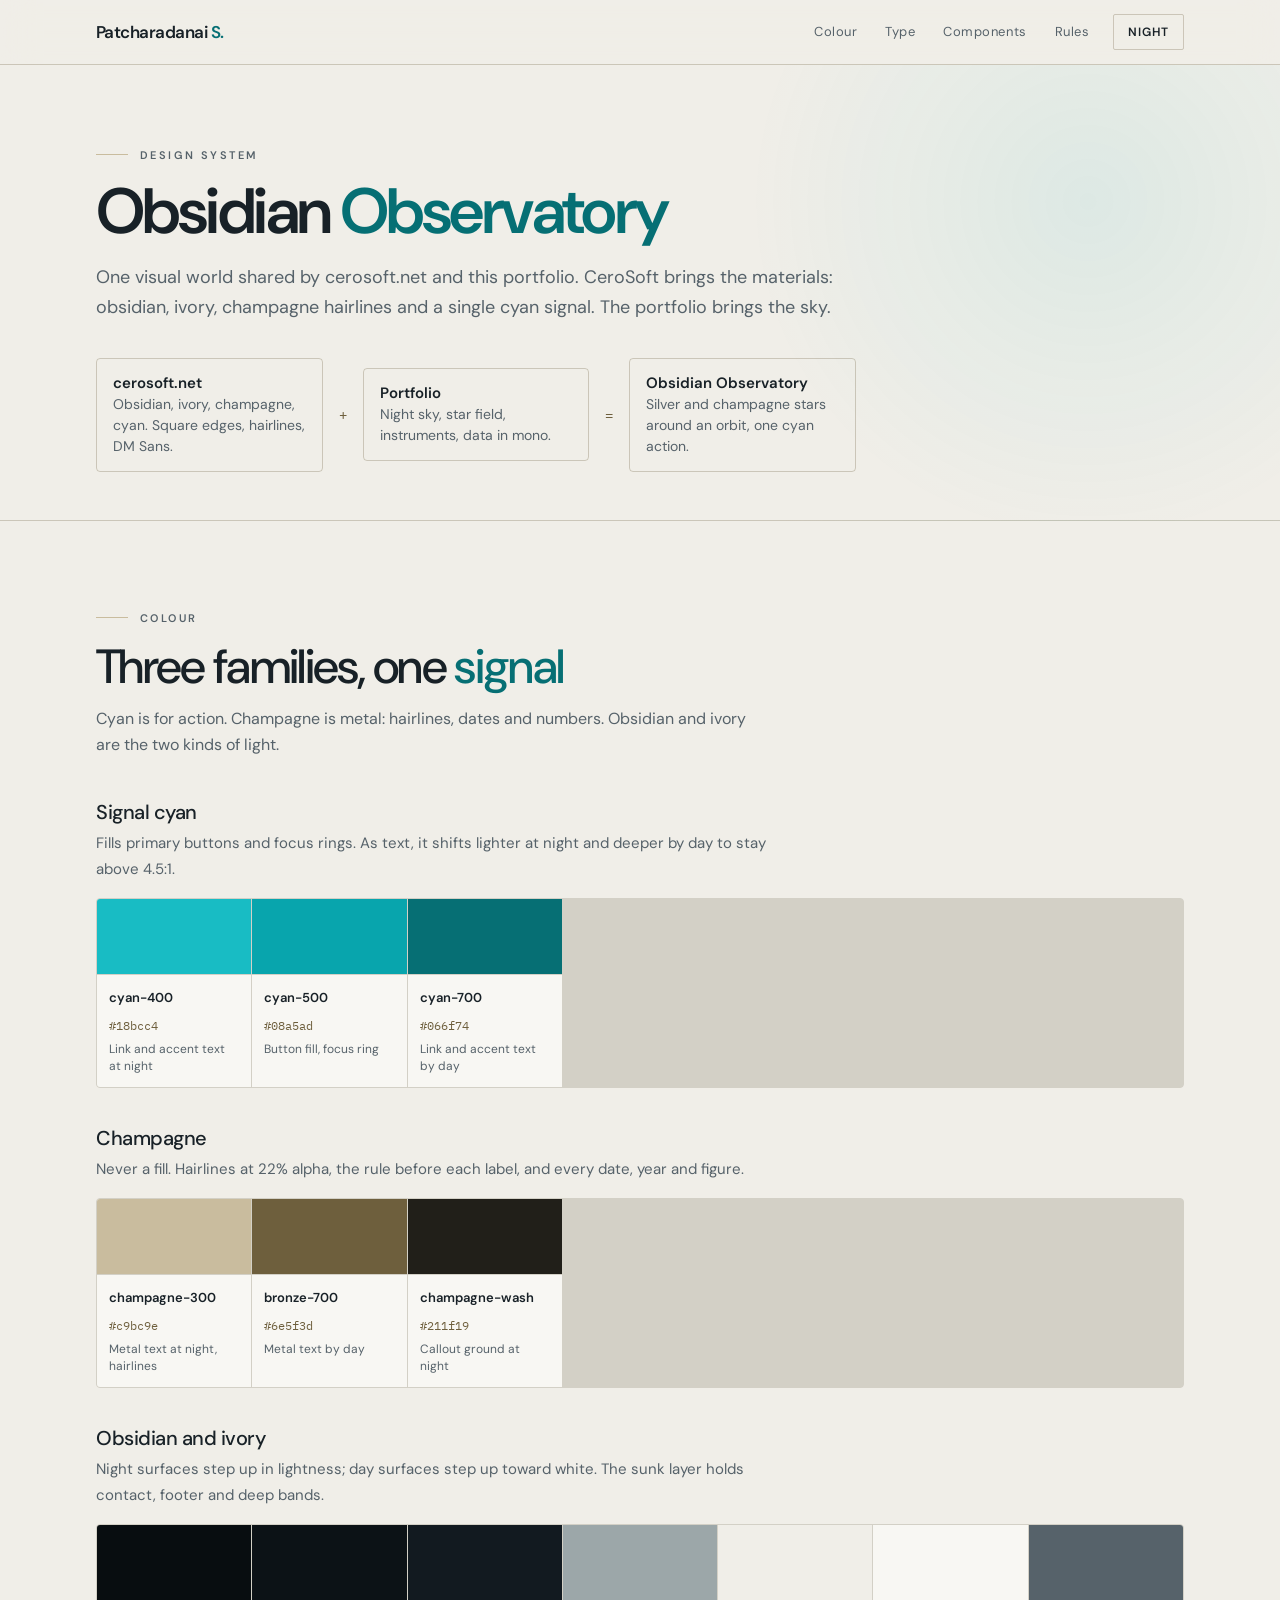
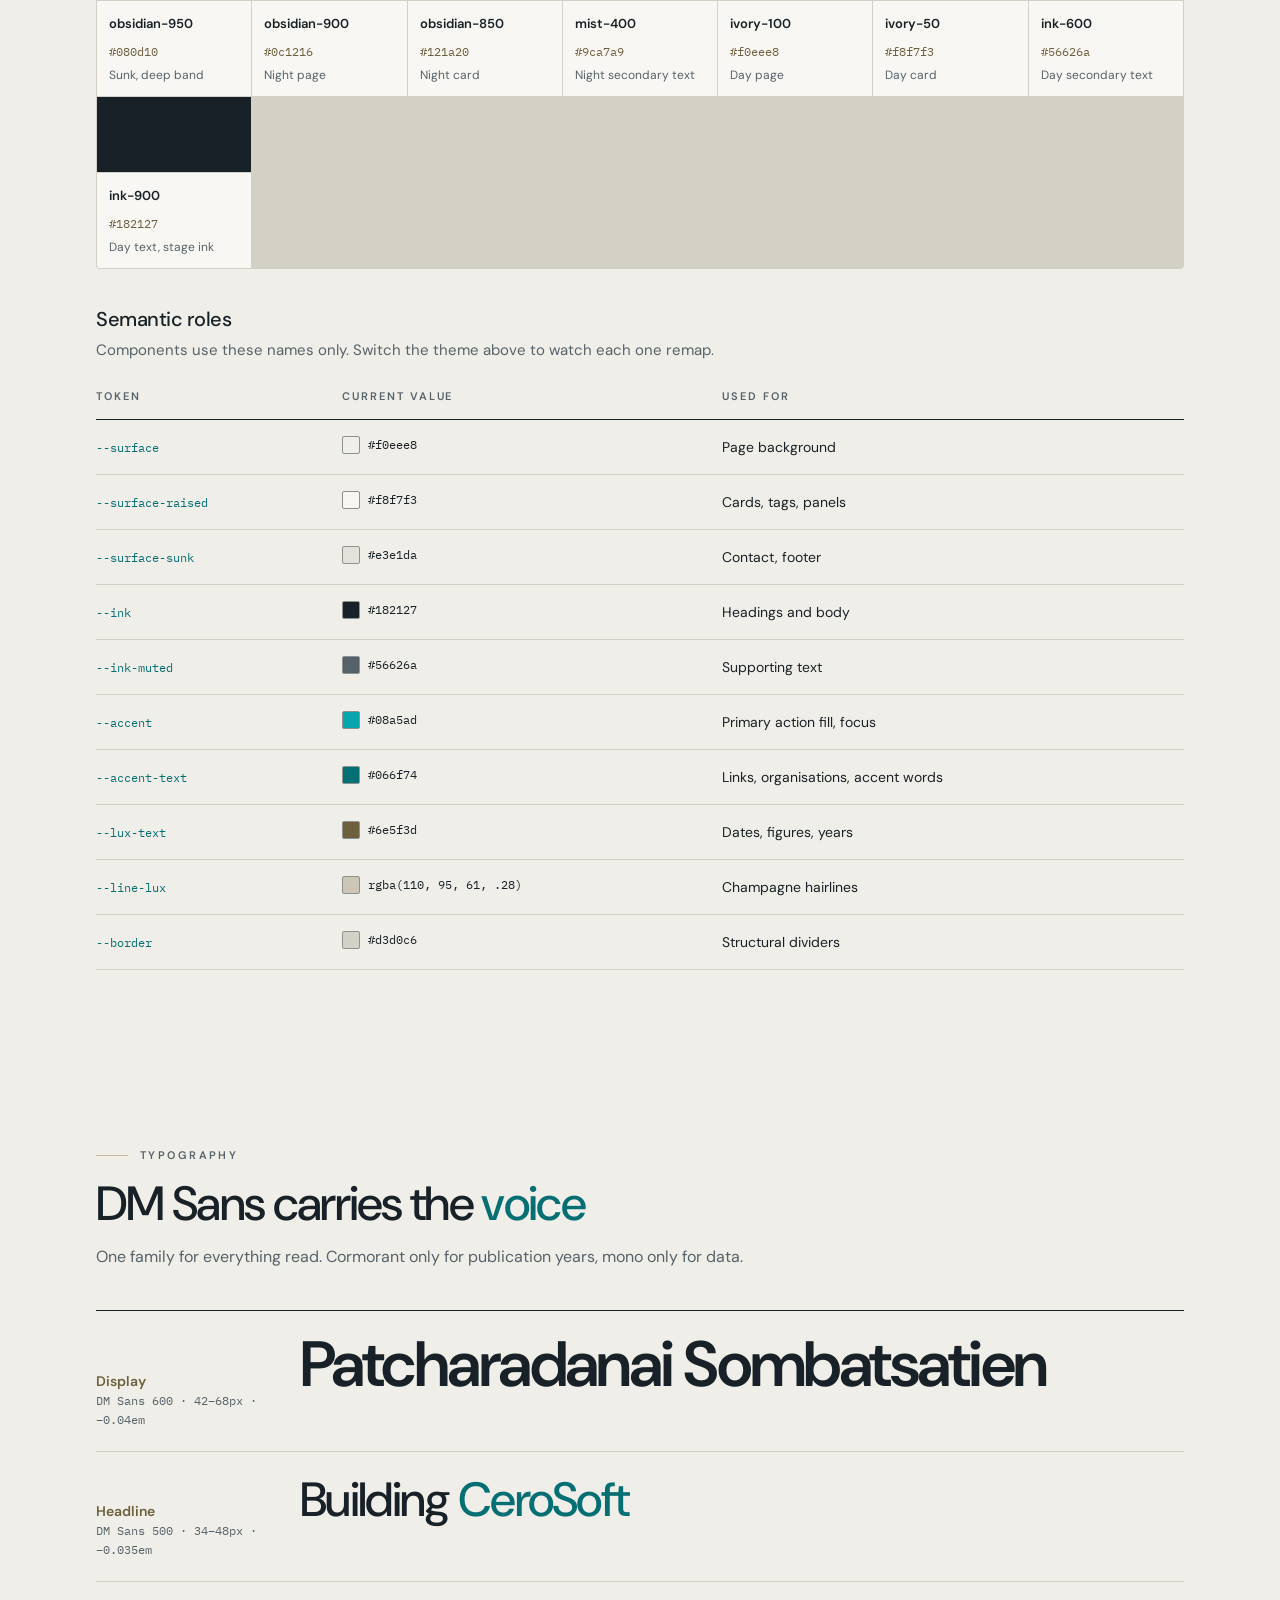
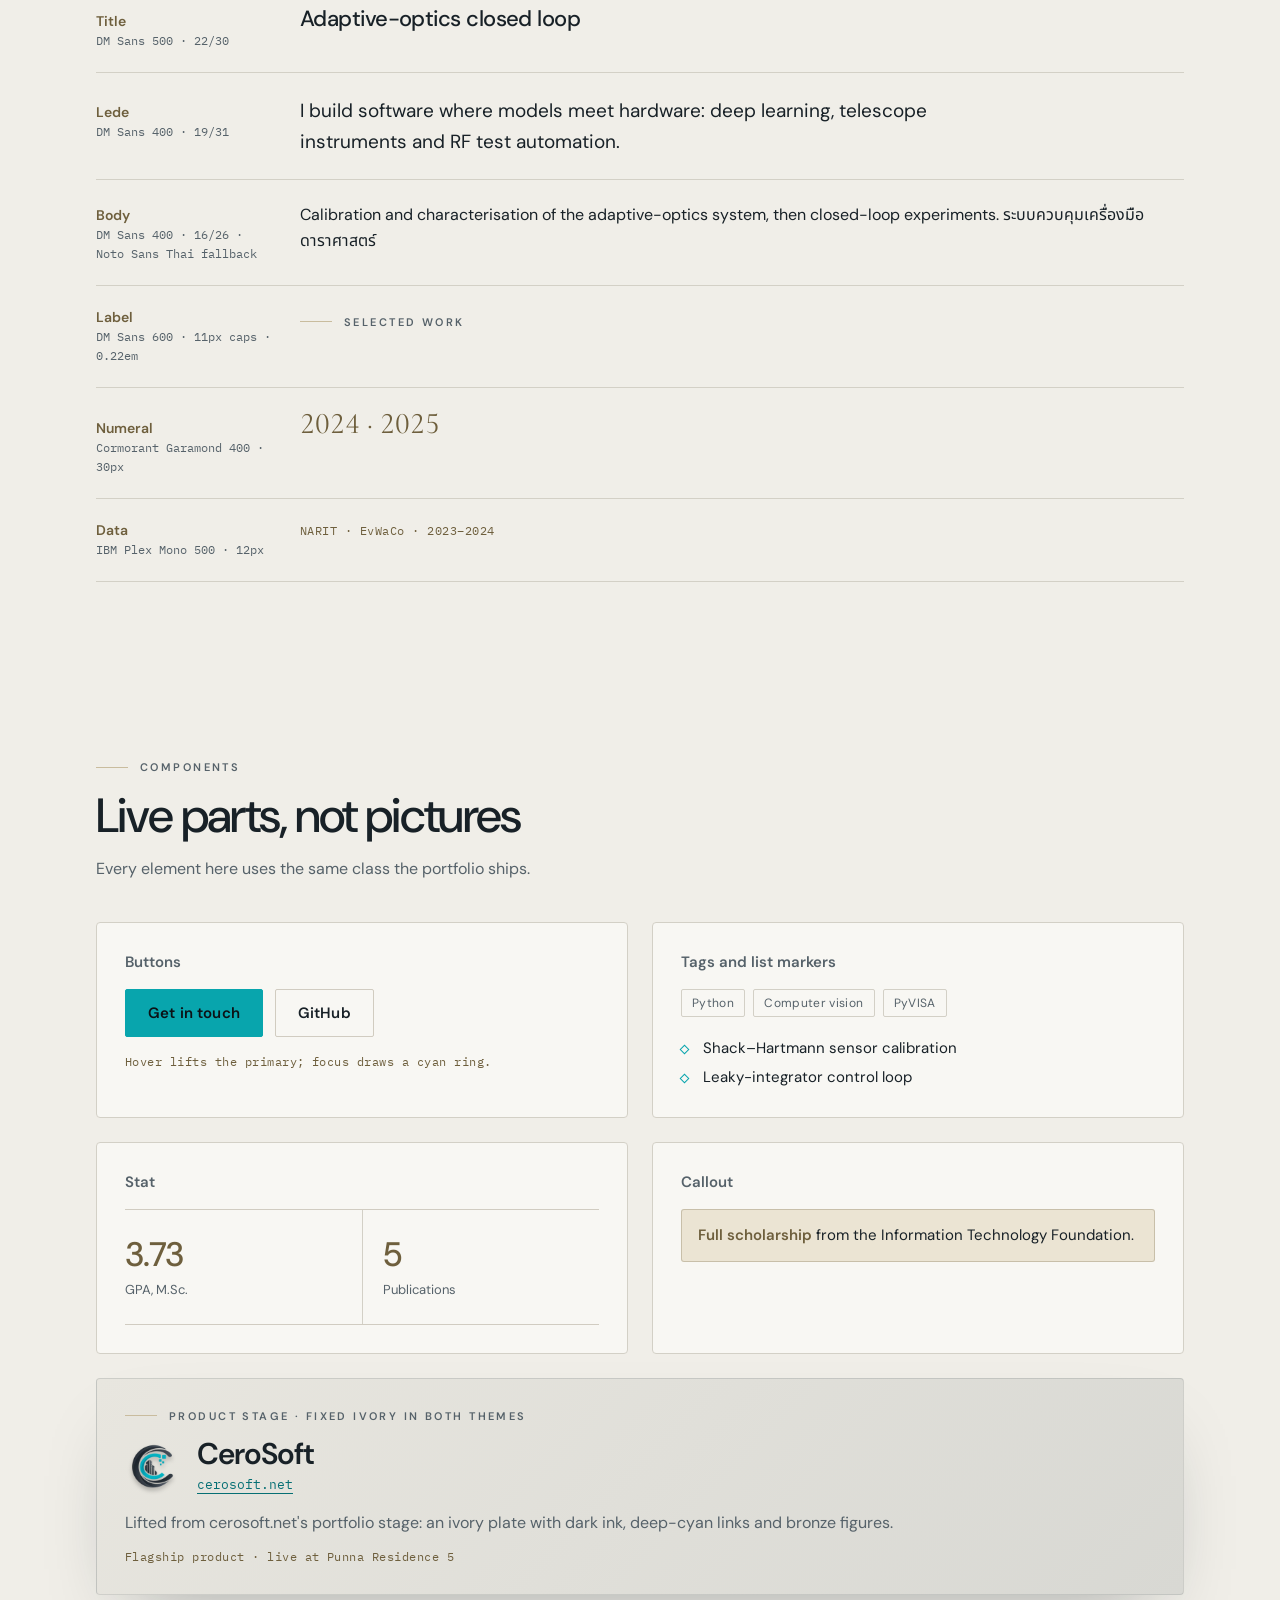
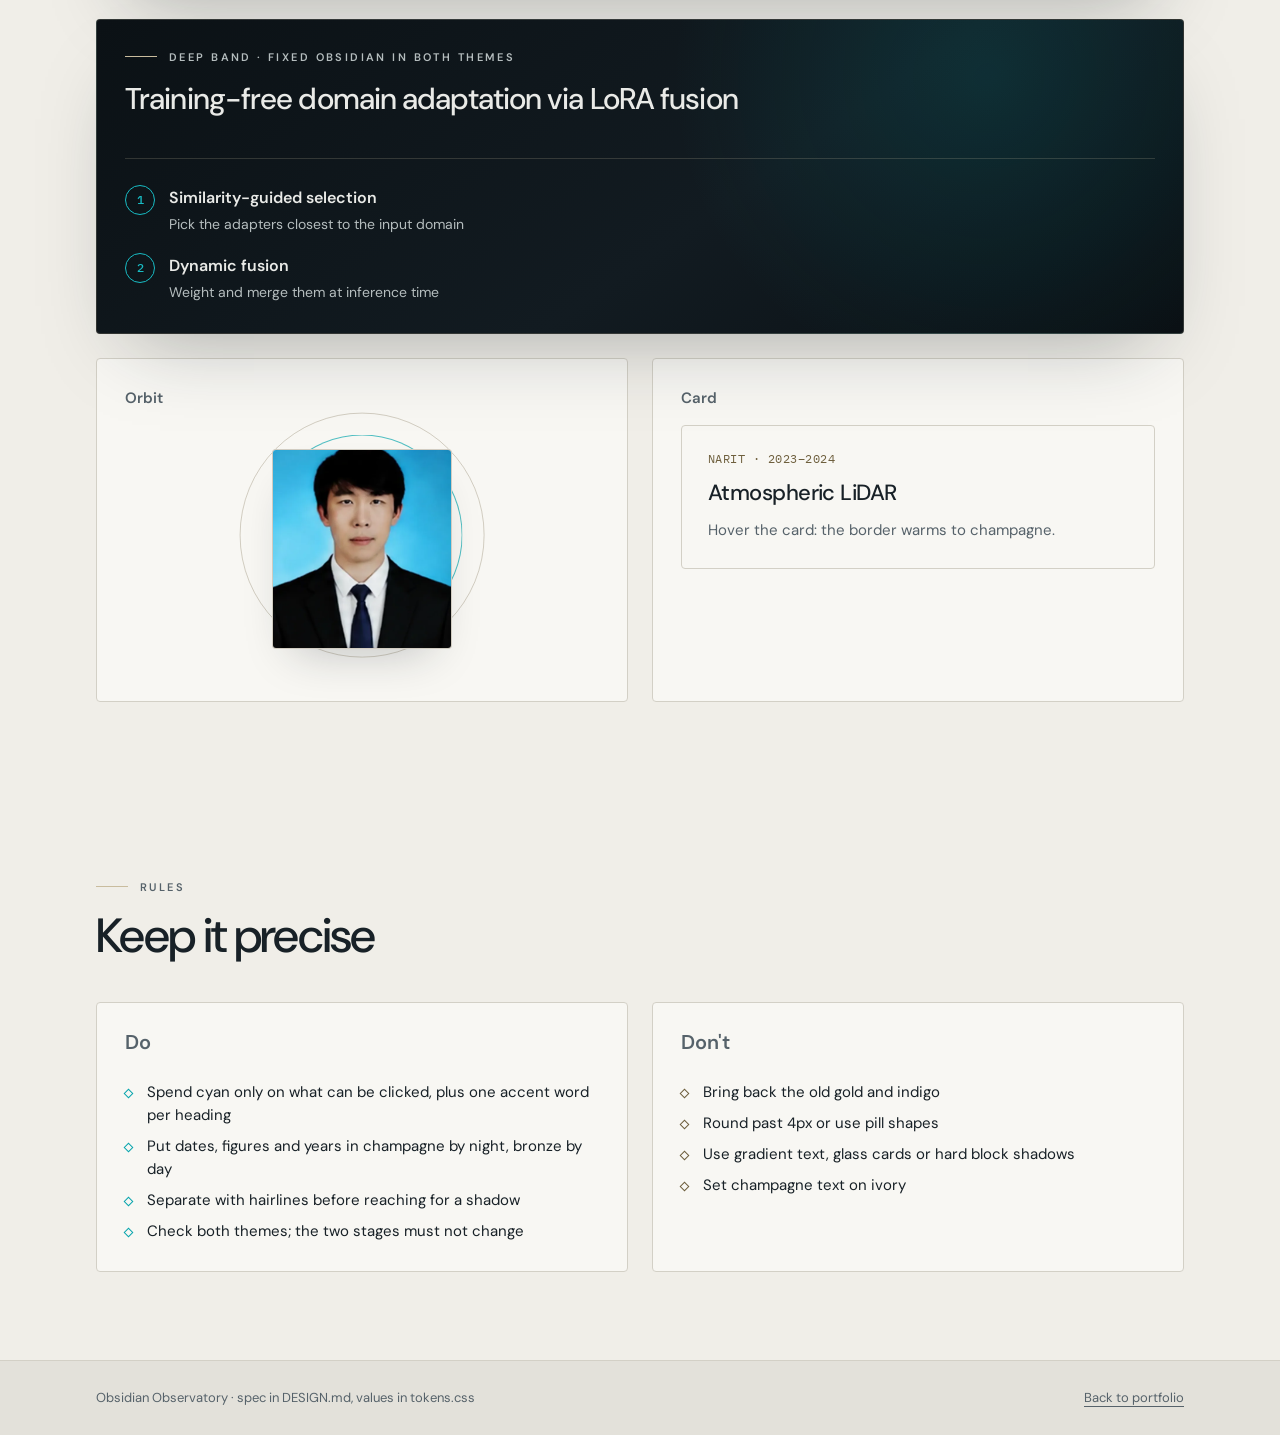
==== design-system.html @ 5ceec0e3 "init" ====
<!doctype html>
<html lang="en">
<head>
<meta charset="utf-8">
<meta name="viewport" content="width=device-width, initial-scale=1, viewport-fit=cover">
<link rel="icon" href="img/cerosoft-mark.webp">
<title>Obsidian Observatory</title>
<meta name="description" content="The shared design system of cerosoft.net and Patcharadanai Sombatsatien's portfolio.">
<link rel="preconnect" href="https://fonts.googleapis.com">
<link rel="preconnect" href="https://fonts.gstatic.com" crossorigin>
<link rel="stylesheet" href="https://fonts.googleapis.com/css2?family=DM+Sans:opsz,wght@9..40,400;9..40,500;9..40,600;9..40,700&family=Noto+Sans+Thai:wght@400;500;600&family=Cormorant+Garamond:wght@400&family=IBM+Plex+Mono:wght@500&display=swap">
<link rel="stylesheet" href="tokens.css">
<link rel="stylesheet" href="site.css">
<style>
/* Specimen-only layout. Every component shown below is the real class from site.css. */
.ds-hero { padding-block: 72px 48px; border-bottom: 1px solid var(--line-lux); background: radial-gradient(circle at 85% 30%, var(--glow), transparent 30%), var(--surface); }
.ds-hero h1 { font-size: clamp(40px, 6vw, 64px); line-height: 1; letter-spacing: -0.04em; font-weight: 600; margin-top: 16px; }
.ds-hero h1 em { font-style: normal; color: var(--accent-text); }
.ds-hero p { margin-top: 18px; color: var(--ink-muted); max-width: 62ch; font-size: 18px; line-height: 30px; }
.ds-blend { display: grid; grid-template-columns: 1fr auto 1fr auto 1fr; gap: 16px; align-items: center; margin-top: 36px; max-width: 760px; }
.ds-blend div { border: 1px solid var(--line-lux); border-radius: var(--radius-lg); padding: 14px 16px; font-size: 14px; line-height: 21px; color: var(--ink-muted); }
.ds-blend b { display: block; color: var(--ink); font-weight: 600; font-size: 15px; }
.ds-blend span { color: var(--lux-text); font-family: var(--font-mono); font-size: 14px; }
@media (max-width: 700px) { .ds-blend { grid-template-columns: 1fr; } .ds-blend span { display: none; } }

.family { margin-top: 36px; }
.family h3 { font-size: 20px; line-height: 28px; }
.family > p { color: var(--ink-muted); font-size: 15px; margin-top: 4px; max-width: 70ch; }
.swatches { display: grid; grid-template-columns: repeat(auto-fill, minmax(150px, 1fr)); gap: 1px; margin-top: 16px; background: var(--border); border: 1px solid var(--border); border-radius: var(--radius-lg); overflow: hidden; }
.sw { background: var(--surface-raised); display: flex; flex-direction: column; }
.sw i { display: block; height: 76px; border-bottom: 1px solid var(--border); }
.sw div { padding: 10px 12px 12px; display: flex; flex-direction: column; gap: 2px; }
.sw b { font-size: 13px; font-weight: 600; }
.sw code { font-family: var(--font-mono); font-size: 12px; color: var(--lux-text); }
.sw span { font-size: 12px; line-height: 17px; color: var(--ink-muted); }

.roles { width: 100%; border-collapse: collapse; margin-top: 20px; font-size: 14px; }
.roles th { text-align: left; font-size: 11px; letter-spacing: .18em; text-transform: uppercase; font-weight: 600; color: var(--ink-muted); padding: 0 12px 10px 0; border-bottom: 1px solid var(--ink); }
.roles td { padding: 12px 12px 12px 0; border-bottom: 1px solid var(--border); vertical-align: middle; }
.roles code { font-family: var(--font-mono); font-size: 12px; color: var(--accent-text); }
.chip { display: inline-flex; align-items: center; gap: 8px; font-family: var(--font-mono); font-size: 12px; }
.chip i { width: 18px; height: 18px; border-radius: var(--radius-sm); border: 1px solid var(--border-strong); }
.roles-wrap { overflow-x: auto; }

.type-row { display: grid; grid-template-columns: 180px minmax(0, 1fr); gap: 24px; padding: 22px 0; border-bottom: 1px solid var(--border); align-items: baseline; }
.type-list { border-top: 1px solid var(--ink); }
.type-row .spec { font-family: var(--font-mono); font-size: 12px; line-height: 19px; color: var(--ink-muted); }
.type-row .spec b { display: block; font-family: var(--font-sans); font-size: 14px; color: var(--lux-text); font-weight: 600; }
@media (max-width: 640px) { .type-row { grid-template-columns: 1fr; gap: 8px; } }

.specimen { display: grid; grid-template-columns: repeat(2, minmax(0, 1fr)); gap: var(--space-6); }
.panel { border: 1px solid var(--border); border-radius: var(--radius-lg); padding: 28px; display: flex; flex-direction: column; gap: 16px; background: var(--surface-raised); min-width: 0; }
.panel > h3 { font-size: 15px; line-height: 22px; font-weight: 600; letter-spacing: 0; color: var(--ink-muted); }
.row { display: flex; flex-wrap: wrap; gap: 12px; align-items: center; }
.panel.full { grid-column: 1 / -1; }
.mini-stage { padding: 28px; grid-template-columns: 1fr; gap: 12px; }
.mini-stage p { color: var(--ink-muted); }
.mini-band { padding: 28px; grid-template-columns: 1fr; gap: 0; }
.orbit-demo { position: relative; width: 180px; height: 200px; margin: 24px auto; }
.orbit-demo .portrait { height: 100%; aspect-ratio: auto; }
@media (max-width: 760px) { .specimen { grid-template-columns: 1fr; } }

.rules { display: grid; grid-template-columns: repeat(2, minmax(0, 1fr)); gap: var(--space-6); }
.rules ul { margin: 12px 0 0; padding: 0; list-style: none; display: flex; flex-direction: column; gap: 8px; }
.rules h3 { font-size: 20px; }
.rules .no li::before { border-color: var(--lux-text); }
@media (max-width: 760px) { .rules { grid-template-columns: 1fr; } }
</style>
</head>
<body>

<nav class="nav" aria-label="Main">
  <div class="wrap">
    <a class="brand" href="index.html">Patcharadanai <span>S.</span></a>
    <div class="nav-links">
      <a href="#colour">Colour</a>
      <a href="#type">Type</a>
      <a href="#components">Components</a>
      <a href="#rules">Rules</a>
    </div>
    <button class="theme-btn" id="themeBtn" type="button" aria-label="Switch colour theme">Day</button>
  </div>
</nav>

<header class="ds-hero">
  <div class="wrap">
    <div class="eyebrow">Design system</div>
    <h1>Obsidian <em>Observatory</em></h1>
    <p>One visual world shared by cerosoft.net and this portfolio. CeroSoft brings the materials: obsidian, ivory, champagne hairlines and a single cyan signal. The portfolio brings the sky.</p>
    <div class="ds-blend">
      <div><b>cerosoft.net</b>Obsidian, ivory, champagne, cyan. Square edges, hairlines, DM Sans.</div>
      <span>+</span>
      <div><b>Portfolio</b>Night sky, star field, instruments, data in mono.</div>
      <span>=</span>
      <div><b>Obsidian Observatory</b>Silver and champagne stars around an orbit, one cyan action.</div>
    </div>
  </div>
</header>

<main>
<section id="colour">
  <div class="wrap">
    <div class="section-head">
      <div class="eyebrow">Colour</div>
      <h2>Three families, one <em>signal</em></h2>
      <p>Cyan is for action. Champagne is metal: hairlines, dates and numbers. Obsidian and ivory are the two kinds of light.</p>
    </div>

    <div class="family">
      <h3>Signal cyan</h3>
      <p>Fills primary buttons and focus rings. As text, it shifts lighter at night and deeper by day to stay above 4.5:1.</p>
      <div class="swatches">
        <div class="sw"><i style="background:#18bcc4"></i><div><b>cyan-400</b><code>#18bcc4</code><span>Link and accent text at night</span></div></div>
        <div class="sw"><i style="background:#08a5ad"></i><div><b>cyan-500</b><code>#08a5ad</code><span>Button fill, focus ring</span></div></div>
        <div class="sw"><i style="background:#066f74"></i><div><b>cyan-700</b><code>#066f74</code><span>Link and accent text by day</span></div></div>
      </div>
    </div>

    <div class="family">
      <h3>Champagne</h3>
      <p>Never a fill. Hairlines at 22% alpha, the rule before each label, and every date, year and figure.</p>
      <div class="swatches">
        <div class="sw"><i style="background:#c9bc9e"></i><div><b>champagne-300</b><code>#c9bc9e</code><span>Metal text at night, hairlines</span></div></div>
        <div class="sw"><i style="background:#6e5f3d"></i><div><b>bronze-700</b><code>#6e5f3d</code><span>Metal text by day</span></div></div>
        <div class="sw"><i style="background:#211f19"></i><div><b>champagne-wash</b><code>#211f19</code><span>Callout ground at night</span></div></div>
      </div>
    </div>

    <div class="family">
      <h3>Obsidian and ivory</h3>
      <p>Night surfaces step up in lightness; day surfaces step up toward white. The sunk layer holds contact, footer and deep bands.</p>
      <div class="swatches">
        <div class="sw"><i style="background:#080d10"></i><div><b>obsidian-950</b><code>#080d10</code><span>Sunk, deep band</span></div></div>
        <div class="sw"><i style="background:#0c1216"></i><div><b>obsidian-900</b><code>#0c1216</code><span>Night page</span></div></div>
        <div class="sw"><i style="background:#121a20"></i><div><b>obsidian-850</b><code>#121a20</code><span>Night card</span></div></div>
        <div class="sw"><i style="background:#9ca7a9"></i><div><b>mist-400</b><code>#9ca7a9</code><span>Night secondary text</span></div></div>
        <div class="sw"><i style="background:#f0eee8"></i><div><b>ivory-100</b><code>#f0eee8</code><span>Day page</span></div></div>
        <div class="sw"><i style="background:#f8f7f3"></i><div><b>ivory-50</b><code>#f8f7f3</code><span>Day card</span></div></div>
        <div class="sw"><i style="background:#56626a"></i><div><b>ink-600</b><code>#56626a</code><span>Day secondary text</span></div></div>
        <div class="sw"><i style="background:#182127"></i><div><b>ink-900</b><code>#182127</code><span>Day text, stage ink</span></div></div>
      </div>
    </div>

    <div class="family">
      <h3>Semantic roles</h3>
      <p>Components use these names only. Switch the theme above to watch each one remap.</p>
      <div class="roles-wrap">
        <table class="roles">
          <thead><tr><th>Token</th><th>Current value</th><th>Used for</th></tr></thead>
          <tbody id="roleRows">
            <tr data-t="--surface"><td><code>--surface</code></td><td></td><td>Page background</td></tr>
            <tr data-t="--surface-raised"><td><code>--surface-raised</code></td><td></td><td>Cards, tags, panels</td></tr>
            <tr data-t="--surface-sunk"><td><code>--surface-sunk</code></td><td></td><td>Contact, footer</td></tr>
            <tr data-t="--ink"><td><code>--ink</code></td><td></td><td>Headings and body</td></tr>
            <tr data-t="--ink-muted"><td><code>--ink-muted</code></td><td></td><td>Supporting text</td></tr>
            <tr data-t="--accent"><td><code>--accent</code></td><td></td><td>Primary action fill, focus</td></tr>
            <tr data-t="--accent-text"><td><code>--accent-text</code></td><td></td><td>Links, organisations, accent words</td></tr>
            <tr data-t="--lux-text"><td><code>--lux-text</code></td><td></td><td>Dates, figures, years</td></tr>
            <tr data-t="--line-lux"><td><code>--line-lux</code></td><td></td><td>Champagne hairlines</td></tr>
            <tr data-t="--border"><td><code>--border</code></td><td></td><td>Structural dividers</td></tr>
          </tbody>
        </table>
      </div>
    </div>
  </div>
</section>

<section id="type">
  <div class="wrap">
    <div class="section-head">
      <div class="eyebrow">Typography</div>
      <h2>DM Sans carries the <em>voice</em></h2>
      <p>One family for everything read. Cormorant only for publication years, mono only for data.</p>
    </div>
    <div class="type-list">
      <div class="type-row"><div class="spec"><b>Display</b>DM Sans 600 · 42–68px · −0.04em</div><div style="font-size:clamp(36px,5.6vw,64px);line-height:1;letter-spacing:-0.04em;font-weight:600">Patcharadanai Sombatsatien</div></div>
      <div class="type-row"><div class="spec"><b>Headline</b>DM Sans 500 · 34–48px · −0.035em</div><div style="font-size:clamp(30px,4.4vw,48px);line-height:1.08;letter-spacing:-0.035em;font-weight:500">Building <span style="color:var(--accent-text)">CeroSoft</span></div></div>
      <div class="type-row"><div class="spec"><b>Title</b>DM Sans 500 · 22/30</div><div style="font-size:22px;line-height:30px;letter-spacing:-0.025em;font-weight:500">Adaptive-optics closed loop</div></div>
      <div class="type-row"><div class="spec"><b>Lede</b>DM Sans 400 · 19/31</div><p class="lede">I build software where models meet hardware: deep learning, telescope instruments and RF test automation.</p></div>
      <div class="type-row"><div class="spec"><b>Body</b>DM Sans 400 · 16/26 · Noto Sans Thai fallback</div><p>Calibration and characterisation of the adaptive-optics system, then closed-loop experiments. ระบบควบคุมเครื่องมือดาราศาสตร์</p></div>
      <div class="type-row"><div class="spec"><b>Label</b>DM Sans 600 · 11px caps · 0.22em</div><div class="eyebrow">Selected work</div></div>
      <div class="type-row"><div class="spec"><b>Numeral</b>Cormorant Garamond 400 · 30px</div><div class="pubs" style="border:0"><span class="yr" style="font-family:var(--font-serif);font-size:30px;line-height:28px;color:var(--lux-text)">2024 · 2025</span></div></div>
      <div class="type-row"><div class="spec"><b>Data</b>IBM Plex Mono 500 · 12px</div><div class="meta">NARIT · EvWaCo · 2023–2024</div></div>
    </div>
  </div>
</section>

<section id="components">
  <div class="wrap">
    <div class="section-head">
      <div class="eyebrow">Components</div>
      <h2>Live parts, not pictures</h2>
      <p>Every element here uses the same class the portfolio ships.</p>
    </div>
    <div class="specimen">
      <div class="panel">
        <h3>Buttons</h3>
        <div class="row"><a class="btn btn-primary" href="#components">Get in touch</a><a class="btn btn-line" href="#components">GitHub</a></div>
        <p class="meta">Hover lifts the primary; focus draws a cyan ring.</p>
      </div>
      <div class="panel">
        <h3>Tags and list markers</h3>
        <div class="focus"><span class="tag">Python</span><span class="tag">Computer vision</span><span class="tag">PyVISA</span></div>
        <ul class="role"><li>Shack–Hartmann sensor calibration</li><li>Leaky-integrator control loop</li></ul>
      </div>
      <div class="panel">
        <h3>Stat</h3>
        <div class="stats" style="grid-template-columns:1fr 1fr"><div class="stat"><b>3.73</b><span>GPA, M.Sc.</span></div><div class="stat"><b>5</b><span>Publications</span></div></div>
      </div>
      <div class="panel">
        <h3>Callout</h3>
        <div class="callout"><b>Full scholarship</b> from the Information Technology Foundation.</div>
      </div>
      <div class="panel full" style="padding:0;background:none;border:0">
        <div class="venture on-stage mini-stage">
          <div class="eyebrow">Product stage · fixed ivory in both themes</div>
          <div class="venture-id"><img src="img/cerosoft-mark.webp" alt="CeroSoft logo" width="56" height="56"><div><h3>CeroSoft</h3><a href="https://cerosoft.net" target="_blank" rel="noopener">cerosoft.net</a></div></div>
          <p>Lifted from cerosoft.net's portfolio stage: an ivory plate with dark ink, deep-cyan links and bronze figures.</p>
          <div class="meta">Flagship product · live at Punna Residence 5</div>
        </div>
      </div>
      <div class="panel full" style="padding:0;background:none;border:0">
        <div class="feature mini-band">
          <div class="eyebrow">Deep band · fixed obsidian in both themes</div>
          <h3>Training-free domain adaptation via LoRA fusion</h3>
          <ol class="pipeline">
            <li><span class="n">1</span><div><b>Similarity-guided selection</b><span>Pick the adapters closest to the input domain</span></div></li>
            <li><span class="n">2</span><div><b>Dynamic fusion</b><span>Weight and merge them at inference time</span></div></li>
          </ol>
        </div>
      </div>
      <div class="panel">
        <h3>Orbit</h3>
        <div class="orbit-demo"><div class="orbit" aria-hidden="true"></div><div class="portrait"><img src="img/portrait.webp" alt="Portrait of Patcharadanai Sombatsatien" width="607" height="700"></div></div>
      </div>
      <div class="panel">
        <h3>Card</h3>
        <article class="card">
          <div class="card-body">
            <div class="meta">NARIT · 2023–2024</div>
            <h3>Atmospheric LiDAR</h3>
            <p>Hover the card: the border warms to champagne.</p>
          </div>
        </article>
      </div>
    </div>
  </div>
</section>

<section id="rules">
  <div class="wrap">
    <div class="section-head">
      <div class="eyebrow">Rules</div>
      <h2>Keep it precise</h2>
    </div>
    <div class="rules">
      <div class="panel"><h3>Do</h3><ul class="role">
        <li>Spend cyan only on what can be clicked, plus one accent word per heading</li>
        <li>Put dates, figures and years in champagne by night, bronze by day</li>
        <li>Separate with hairlines before reaching for a shadow</li>
        <li>Check both themes; the two stages must not change</li>
      </ul></div>
      <div class="panel"><h3>Don't</h3><ul class="role no">
        <li>Bring back the old gold and indigo</li>
        <li>Round past 4px or use pill shapes</li>
        <li>Use gradient text, glass cards or hard block shadows</li>
        <li>Set champagne text on ivory</li>
      </ul></div>
    </div>
  </div>
</section>
</main>

<footer><div class="wrap"><span>Obsidian Observatory · spec in DESIGN.md, values in tokens.css</span><a href="index.html">Back to portfolio</a></div></footer>

<script>
(function () {
  var root = document.documentElement, btn = document.getElementById('themeBtn');
  function current() {
    var t = root.getAttribute('data-theme');
    if (t) return t;
    return window.matchMedia('(prefers-color-scheme: light)').matches ? 'light' : 'dark';
  }
  function fillRoles() {
    var cs = getComputedStyle(root);
    document.querySelectorAll('#roleRows tr').forEach(function (tr) {
      var v = cs.getPropertyValue(tr.getAttribute('data-t')).trim();
      tr.children[1].innerHTML = '<span class="chip"><i style="background:' + v + '"></i>' + v + '</span>';
    });
  }
  function label() { btn.textContent = current() === 'dark' ? 'Day' : 'Night'; fillRoles(); }
  try { var saved = localStorage.getItem('theme'); if (saved) root.setAttribute('data-theme', saved); } catch (e) {}
  label();
  btn.addEventListener('click', function () {
    var next = current() === 'dark' ? 'light' : 'dark';
    root.setAttribute('data-theme', next);
    try { localStorage.setItem('theme', next); } catch (e) {}
    label();
  });
})();
</script>
</body>
</html>
---- tokens.css ----
/* Obsidian Observatory — shared tokens for the portfolio and its specimen page.
   Fuses cerosoft.net (obsidian, ivory, champagne hairlines, cyan action, near-square edges)
   with the portfolio's night-sky voice. Dark is primary; light is the ivory "day" of the same world.
   Spec: DESIGN.md */
:root {
  /* primitives */
  --obsidian-950: #080d10;
  --obsidian-900: #0c1216;
  --obsidian-850: #121a20;
  --obsidian-800: #19232a;
  --slate-700: #263139;
  --slate-500: #4a565d;
  --mist-400: #9ca7a9;
  --silver-200: #d9dcda;
  --ivory-50: #f8f7f3;
  --ivory-100: #f0eee8;
  --ivory-200: #e3e1da;
  --stone-300: #d3d0c6;
  --ink-900: #182127;
  --ink-600: #56626a;
  --cyan-400: #18bcc4;
  --cyan-500: #08a5ad;
  --cyan-700: #066f74;
  --cyan-wash: #0d2a2e;
  --champagne-300: #c9bc9e;
  --champagne-200: #ddd2b8;
  --bronze-700: #6e5f3d;
  --champagne-wash: #211f19;

  /* semantic — night (default) */
  --surface: var(--obsidian-900);
  --surface-sunk: var(--obsidian-950);
  --surface-raised: var(--obsidian-850);
  --surface-hover: var(--obsidian-800);
  --border: #222c33;
  --border-strong: #46525a;
  --line-lux: rgba(201, 188, 158, .22);
  --ink: #e9eae7;
  --ink-muted: var(--mist-400);
  --accent: var(--cyan-500);
  --accent-hover: var(--cyan-400);
  --on-accent: var(--obsidian-900);
  --accent-text: var(--cyan-400);
  --lux: var(--champagne-300);
  --lux-text: var(--champagne-300);
  --lux-soft: var(--champagne-wash);
  --deep: var(--obsidian-950);
  --on-deep: #e9eae7;
  --on-deep-muted: #b5bdbe;
  --on-deep-soft: #c5cbca;
  --plate: var(--ivory-50);
  --stage: linear-gradient(135deg, #e8e6df, #d8d8d3);
  --glow: rgba(0, 173, 181, .10);
  --star: 217, 220, 218;
  --star-warm: 201, 188, 158;

  --font-display: "DM Sans", "Noto Sans Thai", system-ui, sans-serif;
  --font-sans: "DM Sans", "Noto Sans Thai", system-ui, sans-serif;
  --font-serif: "Cormorant Garamond", Georgia, serif;
  --font-mono: "IBM Plex Mono", ui-monospace, "SFMono-Regular", Menlo, monospace;

  --space-1: 4px; --space-2: 8px; --space-4: 16px; --space-6: 24px; --space-12: 48px;
  --radius-sm: 2px; --radius-md: 3px; --radius-lg: 4px;
  --shadow-lift: 0 22px 48px -18px rgba(0, 0, 0, .55);
  --shadow-stage: 0 36px 80px -30px rgba(0, 0, 0, .6);
  --ease-out: cubic-bezier(.16, 1, .3, 1);
  --wrap: 1120px;
  color-scheme: dark;
}

@media (prefers-color-scheme: light) {
  :root:not([data-theme="dark"]) {
    --surface: var(--ivory-100); --surface-sunk: var(--ivory-200); --surface-raised: var(--ivory-50); --surface-hover: #ffffff;
    --border: var(--stone-300); --border-strong: #8d928f; --line-lux: rgba(110, 95, 61, .28);
    --ink: var(--ink-900); --ink-muted: var(--ink-600);
    --accent: var(--cyan-500); --accent-hover: var(--cyan-400); --on-accent: #0c1216; --accent-text: var(--cyan-700);
    --lux: var(--champagne-300); --lux-text: var(--bronze-700); --lux-soft: #ebe4d3;
    --deep: var(--obsidian-900); --on-deep: #e9eae7; --on-deep-muted: #b5bdbe;
    --plate: #ffffff; --glow: rgba(0, 173, 181, .08);
    --star: 6, 111, 116; --star-warm: 110, 95, 61;
    --shadow-lift: 0 22px 48px -22px rgba(24, 33, 39, .28);
    --shadow-stage: 0 36px 80px -36px rgba(24, 33, 39, .35);
    color-scheme: light;
  }
}
:root[data-theme="light"] {
  --surface: var(--ivory-100); --surface-sunk: var(--ivory-200); --surface-raised: var(--ivory-50); --surface-hover: #ffffff;
  --border: var(--stone-300); --border-strong: #8d928f; --line-lux: rgba(110, 95, 61, .28);
  --ink: var(--ink-900); --ink-muted: var(--ink-600);
  --accent: var(--cyan-500); --accent-hover: var(--cyan-400); --on-accent: #0c1216; --accent-text: var(--cyan-700);
  --lux: var(--champagne-300); --lux-text: var(--bronze-700); --lux-soft: #ebe4d3;
  --deep: var(--obsidian-900); --on-deep: #e9eae7; --on-deep-muted: #b5bdbe;
  --plate: #ffffff; --glow: rgba(0, 173, 181, .08);
  --star: 6, 111, 116; --star-warm: 110, 95, 61;
  --shadow-lift: 0 22px 48px -22px rgba(24, 33, 39, .28);
  --shadow-stage: 0 36px 80px -36px rgba(24, 33, 39, .35);
  color-scheme: light;
}

/* the CeroSoft "product stage": a light ivory plate that keeps its own ink in either theme */
.on-stage {
  --ink: var(--ink-900); --ink-muted: var(--ink-600); --border: rgba(31, 43, 49, .16); --border-strong: #8d928f;
  --surface-raised: rgba(248, 247, 243, .7); --accent-text: var(--cyan-700); --lux-text: var(--bronze-700);
  --plate: #ffffff; color: var(--ink);
}

/* browser surfaces */
::selection { background: rgba(0, 173, 181, .32); color: inherit; }
html { accent-color: var(--accent); caret-color: var(--accent); scrollbar-color: var(--border-strong) var(--surface-sunk); }
---- site.css ----
/* Layout: obsidian hero with drifting star field and an orbit around the portrait → stat strip →
   CeroSoft product stage (ivory plate) → thesis band → project grid → timeline → publications →
   education → contact. Single 1120px column, night-first. Tokens and theme live in tokens.css. */

* { box-sizing: border-box; }
html { scroll-behavior: smooth; scroll-padding-top: 72px; }
@media (prefers-reduced-motion: reduce) { html { scroll-behavior: auto; } }
body {
  margin: 0; background: var(--surface); color: var(--ink);
  font-family: var(--font-sans); font-size: 16px; line-height: 26px;
  -webkit-font-smoothing: antialiased;
}
a { color: var(--accent-text); text-underline-offset: 4px; text-decoration-thickness: 1px; }
a:hover { text-decoration-color: var(--lux); }
a:focus-visible, button:focus-visible { outline: 2px solid var(--accent); outline-offset: 4px; border-radius: var(--radius-sm); }
img, video { max-width: 100%; height: auto; display: block; }
h1, h2, h3 { font-family: var(--font-display); font-weight: 500; letter-spacing: -0.025em; text-wrap: balance; margin: 0; }
p { margin: 0; }

.wrap {
  max-width: var(--wrap); margin: 0 auto;
  padding-left: max(16px, env(safe-area-inset-left, 0px));
  padding-right: max(16px, env(safe-area-inset-right, 0px));
}
section { padding-block: 88px; }
/* CeroSoft label: hairline rule + tracked caps */
.eyebrow {
  display: inline-flex; align-items: center; gap: 12px;
  font-family: var(--font-sans); font-weight: 600; font-size: 11px; line-height: 18px; letter-spacing: .22em;
  text-transform: uppercase; color: var(--ink-muted);
}
.eyebrow::before { content: ""; width: 32px; height: 1px; background: var(--lux); flex: none; }
.section-head { display: flex; flex-direction: column; align-items: flex-start; gap: 14px; margin-bottom: 40px; max-width: 700px; }
.section-head h2 { font-size: clamp(34px, 4.4vw, 48px); line-height: 1.08; letter-spacing: -0.035em; }
.section-head h2 em { font-style: normal; color: var(--accent-text); }
.section-head p { color: var(--ink-muted); max-width: 60ch; }

/* ---------- nav ---------- */
.nav {
  position: sticky; top: env(safe-area-inset-top, 0px); z-index: 10;
  background: color-mix(in srgb, var(--surface) 84%, transparent);
  backdrop-filter: blur(18px) saturate(115%); -webkit-backdrop-filter: blur(18px) saturate(115%);
  border-bottom: 1px solid var(--line-lux);
}
.nav .wrap { display: flex; align-items: center; gap: var(--space-6); height: 64px; }
.brand { font-family: var(--font-display); font-weight: 600; font-size: 17px; letter-spacing: -0.03em; color: var(--ink); text-decoration: none; white-space: nowrap; }
.brand span { color: var(--accent-text); }
.nav-links { display: flex; gap: 28px; margin-left: auto; }
.nav-links a { position: relative; color: var(--ink-muted); text-decoration: none; font-size: 13px; letter-spacing: .04em; padding-block: 21px; }
.nav-links a::after { content: ""; position: absolute; left: 50%; right: 50%; bottom: -1px; height: 1px; background: var(--accent); transition: left .3s var(--ease-out), right .3s var(--ease-out); }
.nav-links a:hover { color: var(--ink); }
.nav-links a:hover::after { left: 0; right: 0; }
.theme-btn {
  background: transparent; border: 1px solid var(--line-lux); color: var(--ink);
  border-radius: var(--radius-sm); height: 36px; padding: 0 14px; font: 600 12px var(--font-sans); letter-spacing: .08em; text-transform: uppercase; cursor: pointer;
  transition: border-color .2s, background .2s;
}
.theme-btn:hover { border-color: var(--lux); background: var(--surface-raised); }
@media (max-width: 760px) { .nav-links { display: none; } .theme-btn { margin-left: auto; } }

/* ---------- hero ---------- */
.hero {
  position: relative; overflow: hidden; padding-block: 72px 64px;
  background:
    radial-gradient(circle at 78% 46%, var(--glow), transparent 32%),
    radial-gradient(circle at 30% 20%, color-mix(in srgb, var(--lux) 5%, transparent), transparent 40%),
    var(--surface);
}
#sky { position: absolute; inset: 0; width: 100%; height: 100%; pointer-events: none; }
.hero .wrap { position: relative; display: grid; grid-template-columns: minmax(0, 1fr) 300px; gap: 72px; align-items: center; }
.hero-text { display: flex; flex-direction: column; align-items: flex-start; gap: 22px; min-width: 0; }
.hero h1 { font-size: clamp(42px, 6.6vw, 68px); line-height: 1; letter-spacing: -0.04em; font-weight: 600; }
.hero h1 .nick { display: block; font-size: 0.4em; letter-spacing: -0.01em; color: var(--lux-text); font-weight: 500; margin-top: 14px; }
.lede { font-size: 19px; line-height: 31px; max-width: 34em; color: var(--ink); }
.focus { display: flex; flex-wrap: wrap; gap: var(--space-2); }
.tag {
  font-size: 12px; line-height: 20px; letter-spacing: .03em; padding: 3px 10px; border-radius: var(--radius-sm);
  background: var(--surface-raised); border: 1px solid var(--border); color: var(--ink-muted); white-space: nowrap;
}
.cta { display: flex; flex-wrap: wrap; gap: 12px; align-items: center; margin-top: 6px; }
.btn {
  display: inline-flex; align-items: center; gap: 8px; height: 48px; padding: 0 22px;
  border-radius: var(--radius-sm); font: 600 15px var(--font-sans); letter-spacing: .01em; text-decoration: none; cursor: pointer; border: 1px solid transparent;
  transition: transform .25s var(--ease-out), box-shadow .25s var(--ease-out), background .2s, border-color .2s, color .2s;
}
.btn-primary { background: var(--accent); color: var(--on-accent); border-color: var(--accent); }
.btn-primary:hover { background: var(--accent-hover); border-color: var(--accent-hover); color: var(--on-accent); transform: translateY(-2px); box-shadow: 0 14px 28px -12px rgba(0, 173, 181, .55); }
.btn-line { background: transparent; color: var(--ink); border-color: var(--line-lux); }
.btn-line:hover { border-color: var(--lux); background: var(--surface-raised); }
.btn:active { transform: translateY(0); }
@media (prefers-reduced-motion: reduce) { .btn, .nav-links a::after { transition: none; } .btn-primary:hover { transform: none; } }

/* portrait inside a CeroSoft orbit */
.portrait-col { position: relative; }
.orbit { position: absolute; left: 50%; top: 43%; width: 136%; aspect-ratio: 1; transform: translate(-50%, -50%); pointer-events: none; }
.orbit::before, .orbit::after { content: ""; position: absolute; border-radius: 50%; }
.orbit::before { inset: 0; border: 1px solid var(--line-lux); }
.orbit::after { inset: 9%; border: 1px solid color-mix(in srgb, var(--accent) 70%, transparent); border-left-color: transparent; border-bottom-color: color-mix(in srgb, var(--accent) 22%, transparent); animation: orbit 26s linear infinite; }
@keyframes orbit { from { transform: rotate(-20deg); } to { transform: rotate(340deg); } }
@media (prefers-reduced-motion: reduce) { .orbit::after { animation: none; transform: rotate(-20deg); } }
.portrait { position: relative; border-radius: var(--radius-lg); overflow: hidden; border: 1px solid var(--line-lux); aspect-ratio: 607 / 700; background: var(--surface-raised); box-shadow: var(--shadow-lift); }
.portrait img { width: 100%; height: 100%; object-fit: cover; }
.coords { position: relative; margin-top: 16px; padding-top: 12px; border-top: 1px solid var(--line-lux); font-family: var(--font-mono); font-size: 12px; color: var(--ink-muted); line-height: 20px; }

.stats { display: grid; grid-template-columns: repeat(4, minmax(0, 1fr)); border-top: 1px solid var(--line-lux); border-bottom: 1px solid var(--line-lux); }
.stat { padding: 24px 20px; display: flex; flex-direction: column; gap: 4px; }
.stat:first-child { padding-left: 0; }
.stat + .stat { border-left: 1px solid var(--border); }
.stat b { font-family: var(--font-display); font-size: 34px; line-height: 42px; font-weight: 500; letter-spacing: -0.03em; color: var(--lux-text); font-variant-numeric: tabular-nums; }
.stat span { font-size: 13px; line-height: 20px; color: var(--ink-muted); }

@media (max-width: 860px) {
  .hero .wrap { grid-template-columns: 1fr; gap: 40px; }
  .portrait-col { max-width: 240px; margin-left: 28px; }
  .stats { grid-template-columns: repeat(2, minmax(0, 1fr)); }
  .stat:nth-child(3) { border-left: 0; padding-left: 0; }
  .stat:nth-child(n+3) { border-top: 1px solid var(--border); }
}

/* ---------- featured thesis (an obsidian band in both themes) ---------- */
.feature {
  position: relative; overflow: hidden;
  background-color: var(--obsidian-900);
  background: radial-gradient(circle at 82% 18%, rgba(0, 173, 181, .14), transparent 34%), linear-gradient(145deg, #0b1115, #121b21 58%, #0a1014);
  color: var(--on-deep); border: 1px solid rgba(201, 188, 158, .2); border-radius: var(--radius-lg); padding: 44px;
  display: grid; grid-template-columns: minmax(0, 5fr) minmax(0, 7fr); gap: 44px; box-shadow: var(--shadow-stage);
}
.feature .eyebrow { color: var(--on-deep-muted); }
.feature .eyebrow::before { background: var(--champagne-300); }
.feature h3 { font-size: 30px; line-height: 38px; letter-spacing: -0.03em; margin: 14px 0 14px; }
.feature p { color: var(--on-deep-soft); }
.pipeline { list-style: none; padding: 26px 0 0; margin: 26px 0 0; display: flex; flex-direction: column; gap: 16px; border-top: 1px solid rgba(201, 188, 158, .2); }
.pipeline li { display: grid; grid-template-columns: 30px minmax(0, 1fr); gap: 14px; align-items: start; }
.pipeline .n { width: 30px; height: 30px; border-radius: 50%; border: 1px solid var(--cyan-400); color: var(--cyan-400); display: grid; place-items: center; font: 500 12px var(--font-mono); }
.pipeline b { display: block; font-weight: 600; color: var(--on-deep); }
.pipeline span { font-size: 14px; color: var(--on-deep-muted); line-height: 22px; }
.results { display: flex; flex-direction: column; gap: 10px; min-width: 0; align-self: center; }
.results img { border-radius: var(--radius-md); width: 100%; border: 1px solid rgba(201, 188, 158, .14); }
.results-key { display: grid; grid-template-columns: repeat(4, 1fr); font-size: 11px; line-height: 18px; letter-spacing: .12em; text-transform: uppercase; text-align: center; color: var(--on-deep-muted); }
.results-key span:last-child { color: var(--cyan-400); font-weight: 600; }
@media (max-width: 860px) { .feature { grid-template-columns: 1fr; padding: 28px 20px; } }

/* ---------- CeroSoft: the ivory product stage from cerosoft.net ---------- */
.venture { background: var(--stage); border: 1px solid rgba(31, 43, 49, .12); border-radius: var(--radius-lg); padding: 44px; display: grid; grid-template-columns: minmax(0, 6fr) minmax(0, 6fr); gap: 44px; box-shadow: var(--shadow-stage); }
.venture-id { display: flex; align-items: center; gap: 16px; }
.venture-id img { width: 56px; height: 56px; filter: drop-shadow(0 3px 2px rgba(0, 0, 0, .25)); }
.venture-id h3 { font-size: 30px; line-height: 34px; letter-spacing: -0.035em; font-weight: 600; }
.venture-id a { font-family: var(--font-mono); font-size: 13px; }
.venture-text { display: flex; flex-direction: column; gap: 18px; min-width: 0; }
.venture-text > p { color: var(--ink-muted); }
.product { border-top: 1px solid var(--border); padding-top: 20px; display: flex; flex-direction: column; gap: 8px; }
.product h4 { margin: 0; font: 600 20px/28px var(--font-display); letter-spacing: -0.02em; }
.product p { color: var(--ink-muted); font-size: 15px; line-height: 24px; }
.screens { margin: 0; display: grid; grid-template-columns: 1fr 1fr; gap: 14px; align-content: start; min-width: 0; }
.screens img { border-radius: var(--radius-md); border: 1px solid var(--border); width: 100%; background: var(--plate); }
.screens .desk { grid-column: 1 / -1; box-shadow: 0 18px 40px -22px rgba(24, 33, 39, .45); }
.screens .phone { aspect-ratio: 9 / 15; object-fit: cover; object-position: top; border-color: rgba(201, 188, 158, .55); }
.screens figcaption { grid-column: 1 / -1; font-size: 12px; line-height: 18px; color: var(--ink-muted); }
@media (max-width: 860px) { .venture { grid-template-columns: 1fr; padding: 24px 20px; } }

/* ---------- projects ---------- */
.grid { display: grid; grid-template-columns: repeat(2, minmax(0, 1fr)); gap: var(--space-6); margin-top: var(--space-6); }
.card { background: var(--surface-raised); border: 1px solid var(--border); border-radius: var(--radius-lg); overflow: hidden; display: flex; flex-direction: column; min-width: 0; transition: border-color .3s, transform .3s var(--ease-out); }
.card:hover { border-color: var(--line-lux); }
.media { aspect-ratio: 16 / 9; background: var(--plate); overflow: hidden; display: grid; }
.media.split { grid-template-columns: 1fr 1fr; gap: 1px; background: var(--border); }
.media img, .media video { width: 100%; height: 100%; object-fit: cover; }
.media img.fit { object-fit: contain; padding: 12px; background: var(--plate); }
.card-body { padding: 24px 26px 26px; display: flex; flex-direction: column; gap: 10px; }
.card h3 { font-size: 22px; line-height: 30px; }
.card p { color: var(--ink-muted); font-size: 15px; line-height: 24px; }
.role { list-style: none; margin: 4px 0 0; padding: 0; display: flex; flex-direction: column; gap: 6px; font-size: 15px; line-height: 23px; }
.role li { display: grid; grid-template-columns: 14px minmax(0, 1fr); gap: 8px; }
.role li::before { content: ""; width: 5px; height: 5px; border: 1px solid var(--accent); transform: rotate(45deg); margin-top: 9px; }
.meta { font-family: var(--font-mono); font-size: 12px; line-height: 18px; color: var(--lux-text); letter-spacing: .04em; }
.sub { margin-top: 6px; display: flex; flex-direction: column; gap: 4px; }
.sub + .sub { padding-top: 12px; border-top: 1px solid var(--border); }
.sub h4 { margin: 0; font: 600 15px var(--font-sans); }
@media (max-width: 760px) { .grid { grid-template-columns: 1fr; } }

/* automation list (Hana) */
.wide { grid-column: 1 / -1; }
.auto { display: grid; grid-template-columns: repeat(4, minmax(0, 1fr)); gap: 1px; background: var(--border); border-top: 1px solid var(--border); }
.auto figure { margin: 0; background: var(--plate); display: flex; flex-direction: column; }
.auto .pic { aspect-ratio: 4 / 3; display: grid; place-items: center; padding: 14px; min-height: 0; overflow: hidden; }
.auto .pic img { width: 100%; height: 100%; object-fit: contain; }
.auto figcaption { padding: 14px 16px 18px; background: var(--surface-raised); flex: 1; display: flex; flex-direction: column; gap: 4px; }
.auto figcaption b { font-size: 15px; line-height: 22px; font-weight: 600; }
.auto figcaption span { font-size: 14px; line-height: 21px; color: var(--ink-muted); }
@media (max-width: 860px) { .auto { grid-template-columns: repeat(2, minmax(0, 1fr)); } }
@media (max-width: 480px) { .auto { grid-template-columns: 1fr; } }

.demo { display: grid; grid-template-columns: 180px minmax(0, 1fr); gap: 24px; align-items: center; padding: 22px 26px; border-top: 1px solid var(--border); }
.demo video { border-radius: var(--radius-md); border: 1px solid var(--line-lux); background: #000; width: 180px; aspect-ratio: 444 / 960; object-fit: cover; }
@media (max-width: 480px) { .demo { grid-template-columns: 1fr; } }

/* ---------- experience timeline ---------- */
.timeline { list-style: none; margin: 0; padding: 0; display: flex; flex-direction: column; border-top: 1px solid var(--ink); }
.timeline li { display: grid; grid-template-columns: 190px minmax(0, 1fr); gap: 32px; padding: 28px 0; border-bottom: 1px solid var(--border); }
.when { font-family: var(--font-mono); font-size: 13px; line-height: 20px; color: var(--ink-muted); display: flex; flex-direction: column; gap: 4px; }
.when b { color: var(--lux-text); font-weight: 500; }
.what { display: flex; flex-direction: column; gap: 8px; min-width: 0; }
.what h3 { font-size: 22px; line-height: 30px; }
.what .org { color: var(--accent-text); font-size: 15px; }
.what .focus { margin-top: 4px; }
@media (max-width: 640px) { .timeline li { grid-template-columns: 1fr; gap: 10px; } }

/* ---------- publications ---------- */
.pubs { list-style: none; margin: 0; padding: 0; border-top: 1px solid var(--ink); }
.pubs li { display: grid; grid-template-columns: 80px minmax(0, 1fr); gap: 24px; padding: 22px 0; border-bottom: 1px solid var(--border); transition: background .25s, padding .25s var(--ease-out); }
.pubs li:hover { background: var(--surface-raised); padding-inline: 16px; }
.pubs .yr { font-family: var(--font-serif); font-weight: 400; font-size: 30px; line-height: 28px; color: var(--lux-text); font-variant-numeric: lining-nums tabular-nums; }
.pubs b { display: block; font-weight: 500; font-size: 17px; line-height: 26px; }
.pubs i { font-style: normal; font-size: 14px; color: var(--ink-muted); }
@media (max-width: 520px) { .pubs li { grid-template-columns: 1fr; gap: 4px; } .pubs li:hover { padding-inline: 0; } }
@media (prefers-reduced-motion: reduce) { .pubs li { transition: none; } }

/* ---------- education ---------- */
.edu { display: grid; grid-template-columns: repeat(2, minmax(0, 1fr)); gap: var(--space-6); }
.edu .card-body { gap: 12px; }
.org { color: var(--accent-text); }
.kv { display: grid; grid-template-columns: 110px minmax(0, 1fr); gap: 6px 16px; font-size: 15px; line-height: 23px; margin: 4px 0 0; }
.kv dt { color: var(--ink-muted); font-size: 13px; }
.kv dd { margin: 0; }
.callout { background: var(--lux-soft); border: 1px solid var(--line-lux); border-radius: var(--radius-md); padding: 14px 16px; font-size: 15px; line-height: 23px; }
.callout b { color: var(--lux-text); font-weight: 600; }
.awards { list-style: none; margin: 0; padding: 0; display: flex; flex-direction: column; gap: 10px; font-size: 15px; line-height: 23px; }
.awards li { display: grid; grid-template-columns: 48px minmax(0, 1fr); gap: 10px; }
.awards span { font-family: var(--font-mono); font-size: 13px; color: var(--lux-text); }
@media (max-width: 760px) { .edu { grid-template-columns: 1fr; } }

.photos { display: grid; grid-template-columns: repeat(4, minmax(0, 1fr)); gap: 14px; margin-top: var(--space-6); }
.photos figure { margin: 0; display: flex; flex-direction: column; gap: 8px; }
.photos img { aspect-ratio: 4 / 3; object-fit: cover; border-radius: var(--radius-md); width: 100%; border: 1px solid var(--border); }
.photos figcaption { font-size: 13px; line-height: 19px; color: var(--ink-muted); }
@media (max-width: 760px) { .photos { grid-template-columns: repeat(2, minmax(0, 1fr)); } }

/* ---------- contact ---------- */
.contact { background: var(--surface-sunk); border-top: 1px solid var(--line-lux); }
.contact .wrap { display: grid; grid-template-columns: minmax(0, 1fr) auto; gap: 32px; align-items: end; }
.contact .eyebrow { margin-bottom: 14px; }
.contact h2 { font-size: clamp(34px, 4.4vw, 48px); line-height: 1.08; letter-spacing: -0.035em; }
.contact h2 em { font-style: normal; color: var(--accent-text); }
.contact p { color: var(--ink-muted); margin-top: 12px; max-width: 36em; }
.addr { display: flex; flex-wrap: wrap; gap: 12px; align-items: center; }
.addr code { font-family: var(--font-mono); font-size: 15px; background: var(--surface); border: 1px solid var(--line-lux); border-radius: var(--radius-sm); padding: 12px 14px; user-select: all; }
.toast { font-size: 13px; color: var(--accent-text); min-height: 20px; margin-top: 8px; }
@media (max-width: 760px) { .contact .wrap { grid-template-columns: 1fr; } }
footer { padding-block: 24px; font-size: 13px; color: var(--ink-muted); background: var(--surface-sunk); border-top: 1px solid var(--border); }
footer .wrap { display: flex; justify-content: space-between; gap: 16px; flex-wrap: wrap; }
footer a { color: var(--ink-muted); }
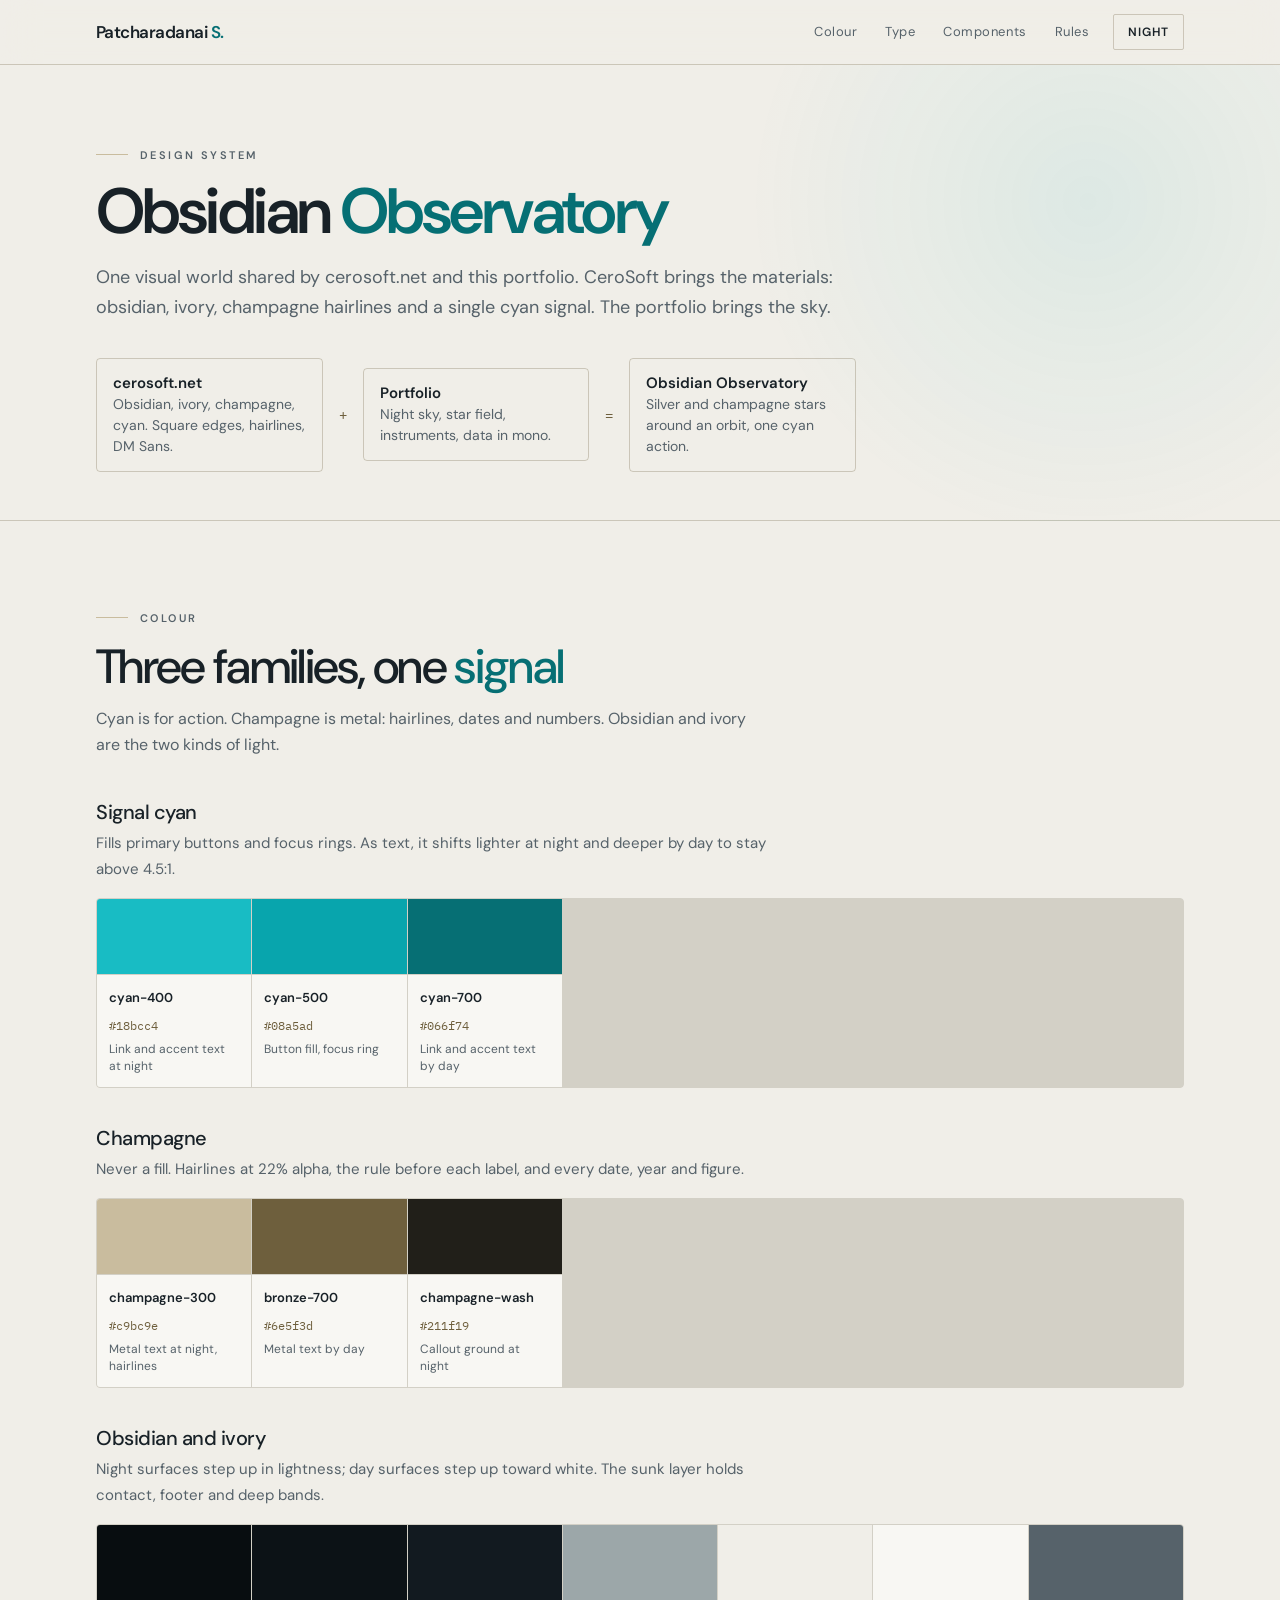
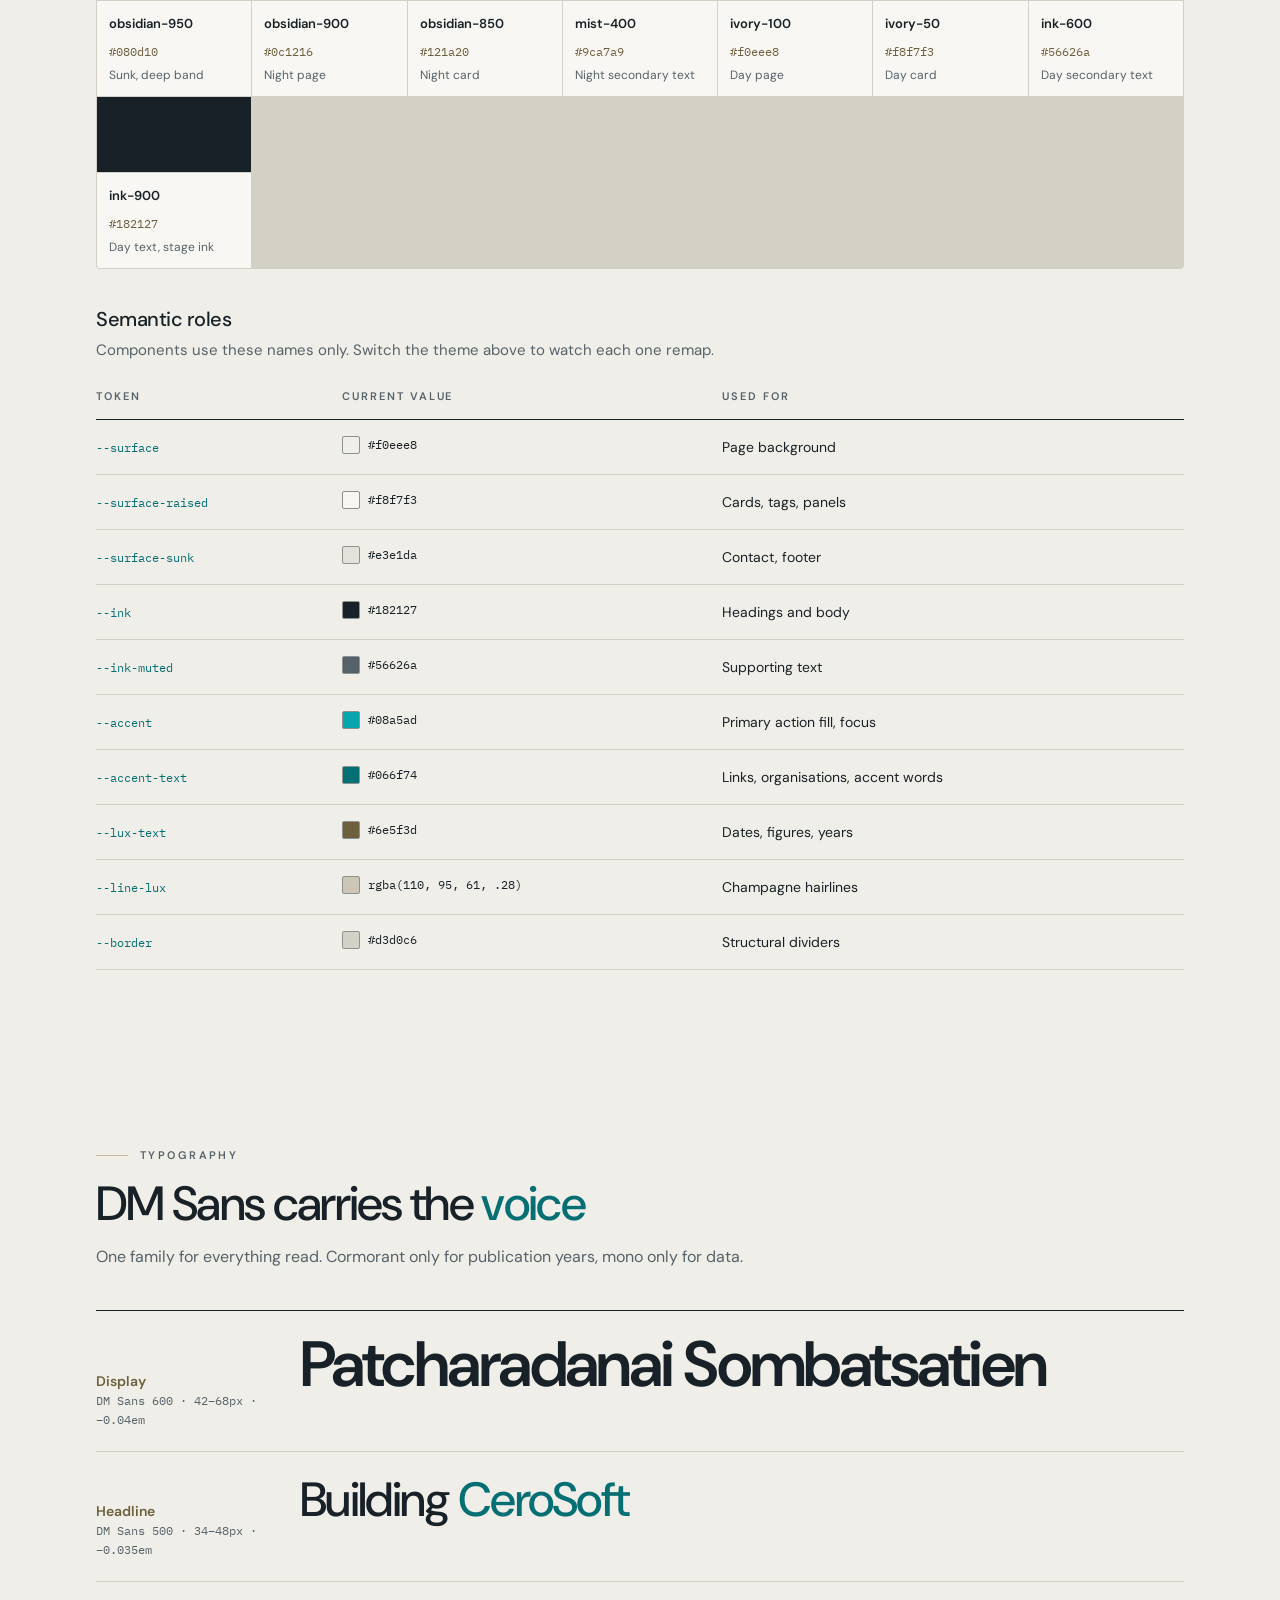
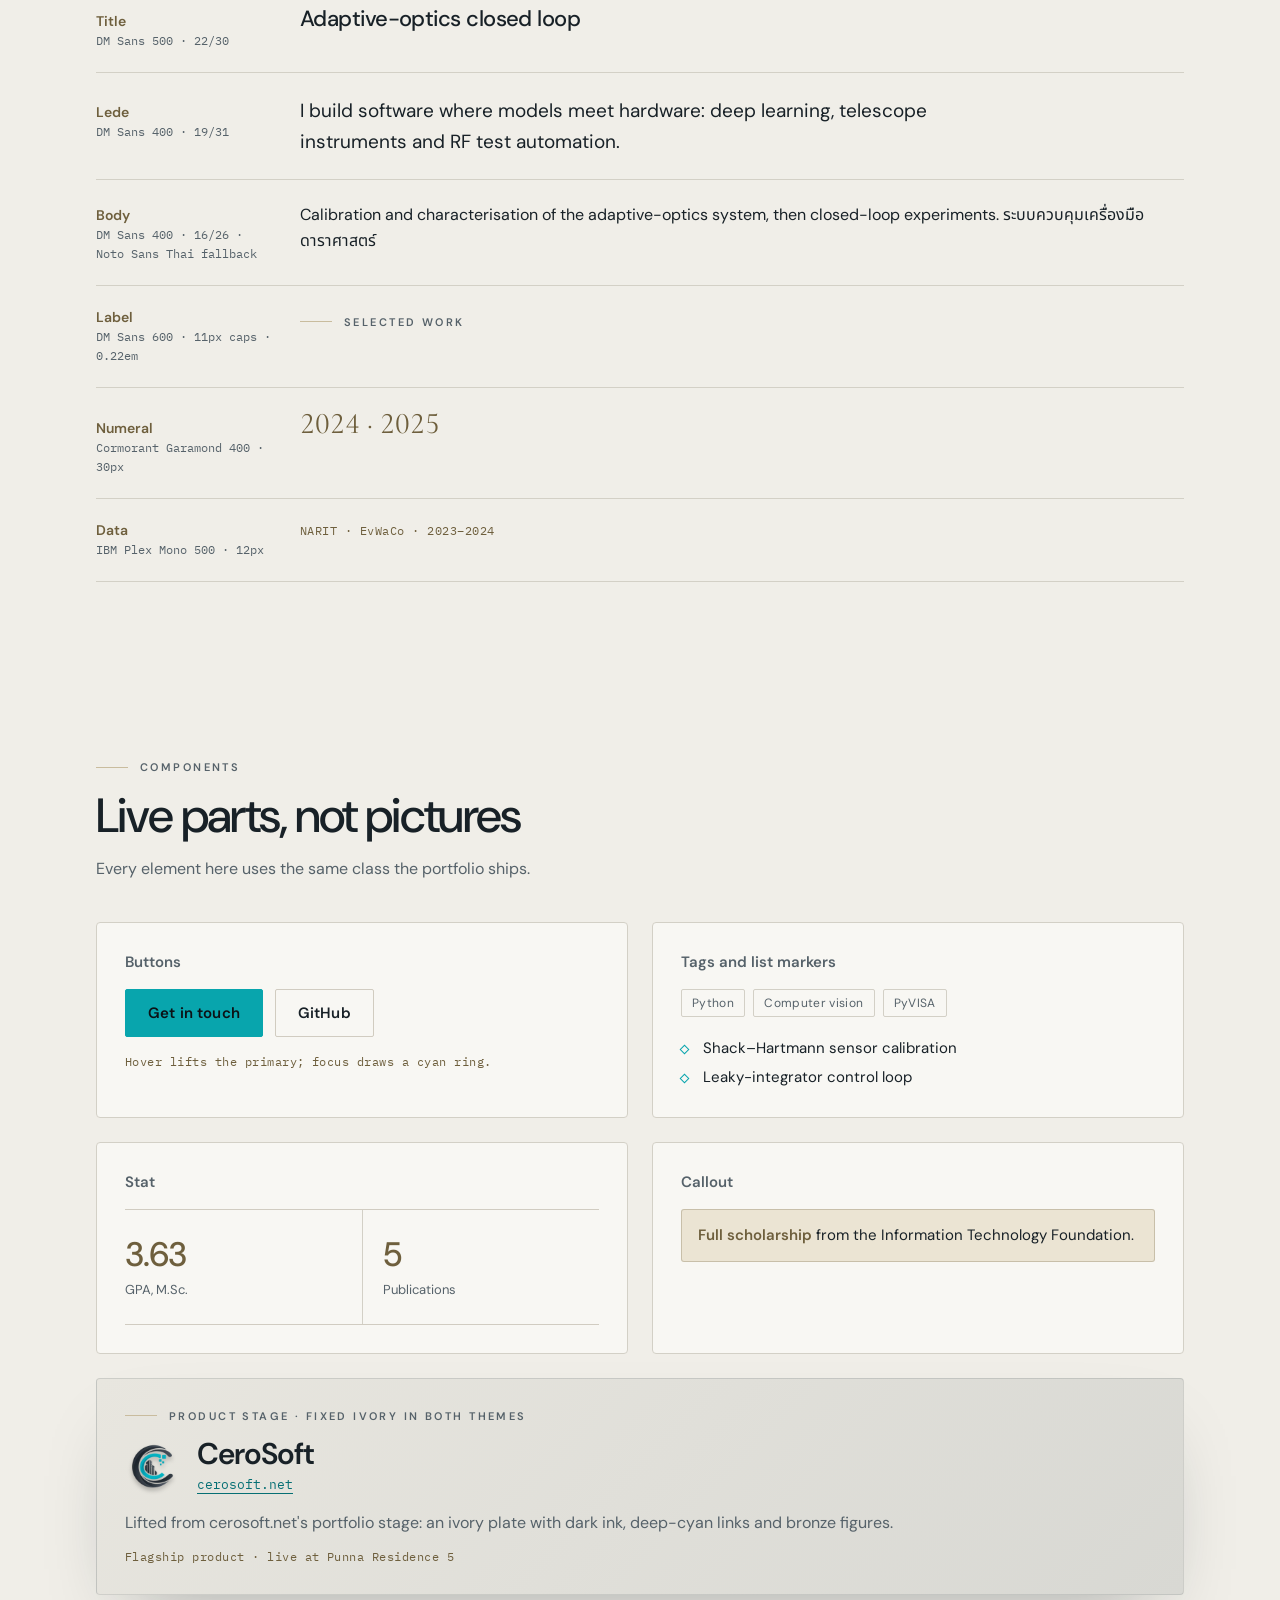
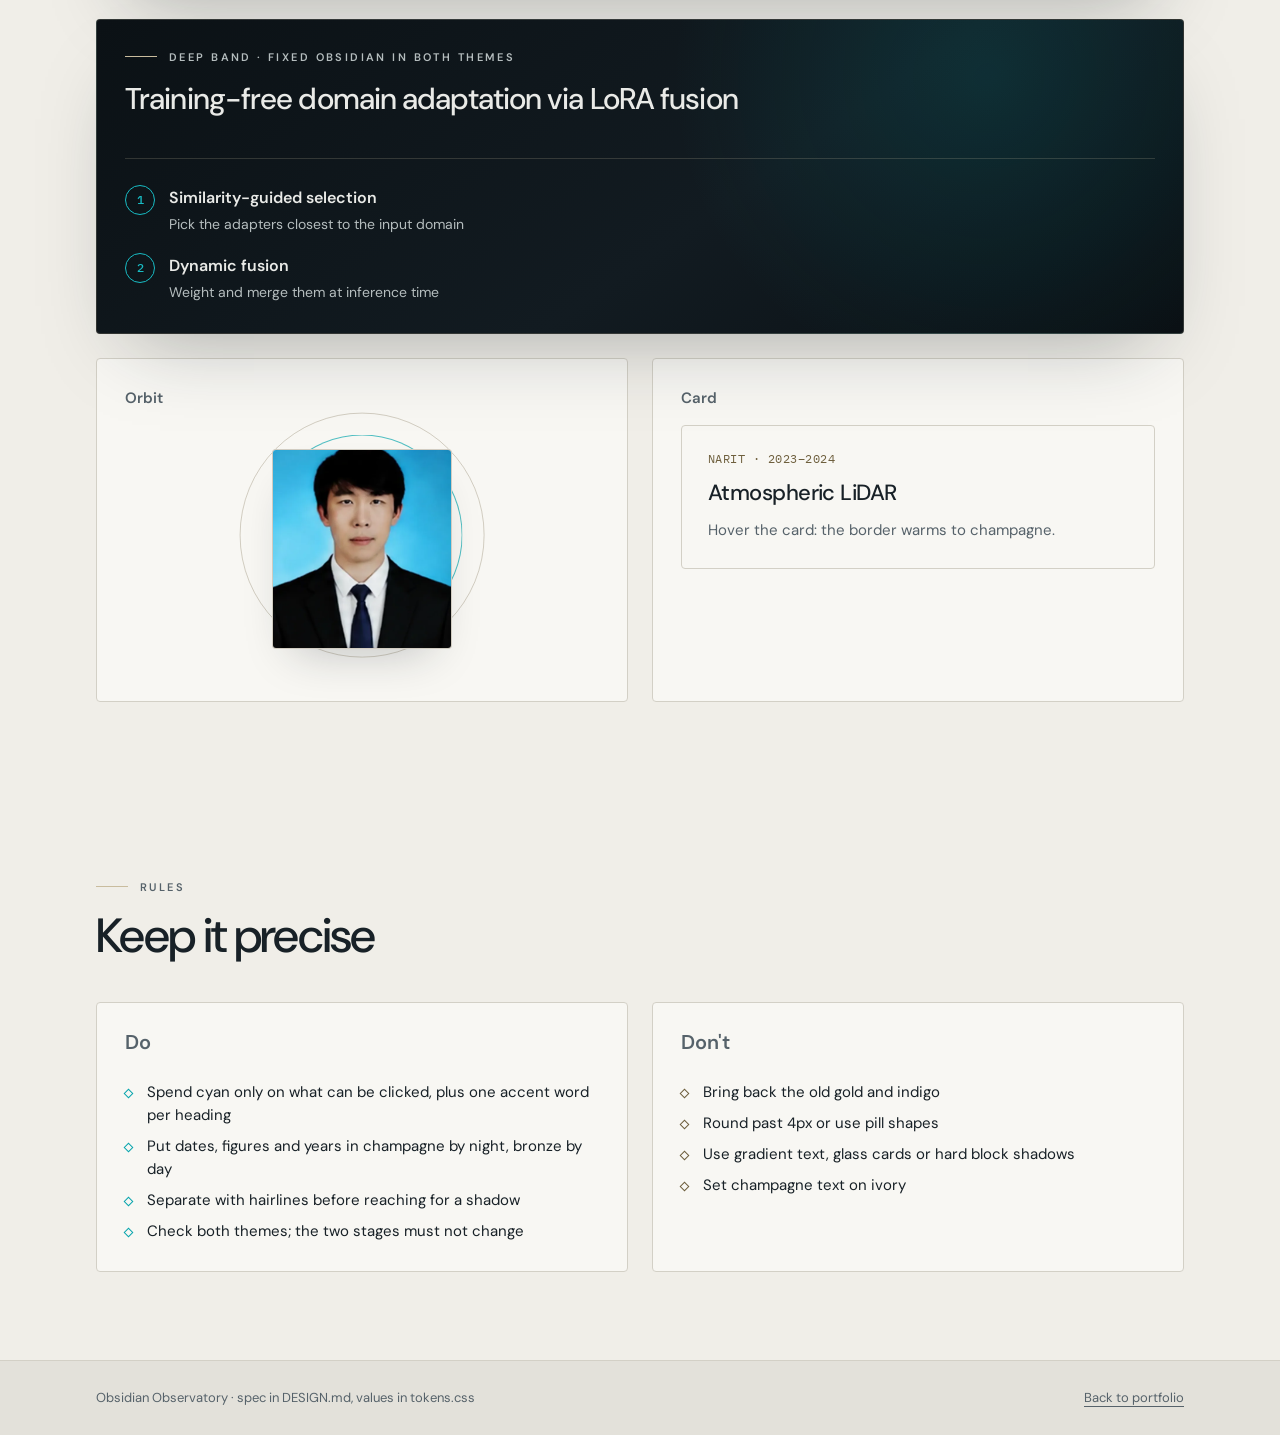
==== commit d6865087: "3.63" ====
--- a/design-system.html
+++ b/design-system.html
@@ -205,7 +205,7 @@
       </div>
       <div class="panel">
         <h3>Stat</h3>
-        <div class="stats" style="grid-template-columns:1fr 1fr"><div class="stat"><b>3.73</b><span>GPA, M.Sc.</span></div><div class="stat"><b>5</b><span>Publications</span></div></div>
+        <div class="stats" style="grid-template-columns:1fr 1fr"><div class="stat"><b>3.63</b><span>GPA, M.Sc.</span></div><div class="stat"><b>5</b><span>Publications</span></div></div>
       </div>
       <div class="panel">
         <h3>Callout</h3>
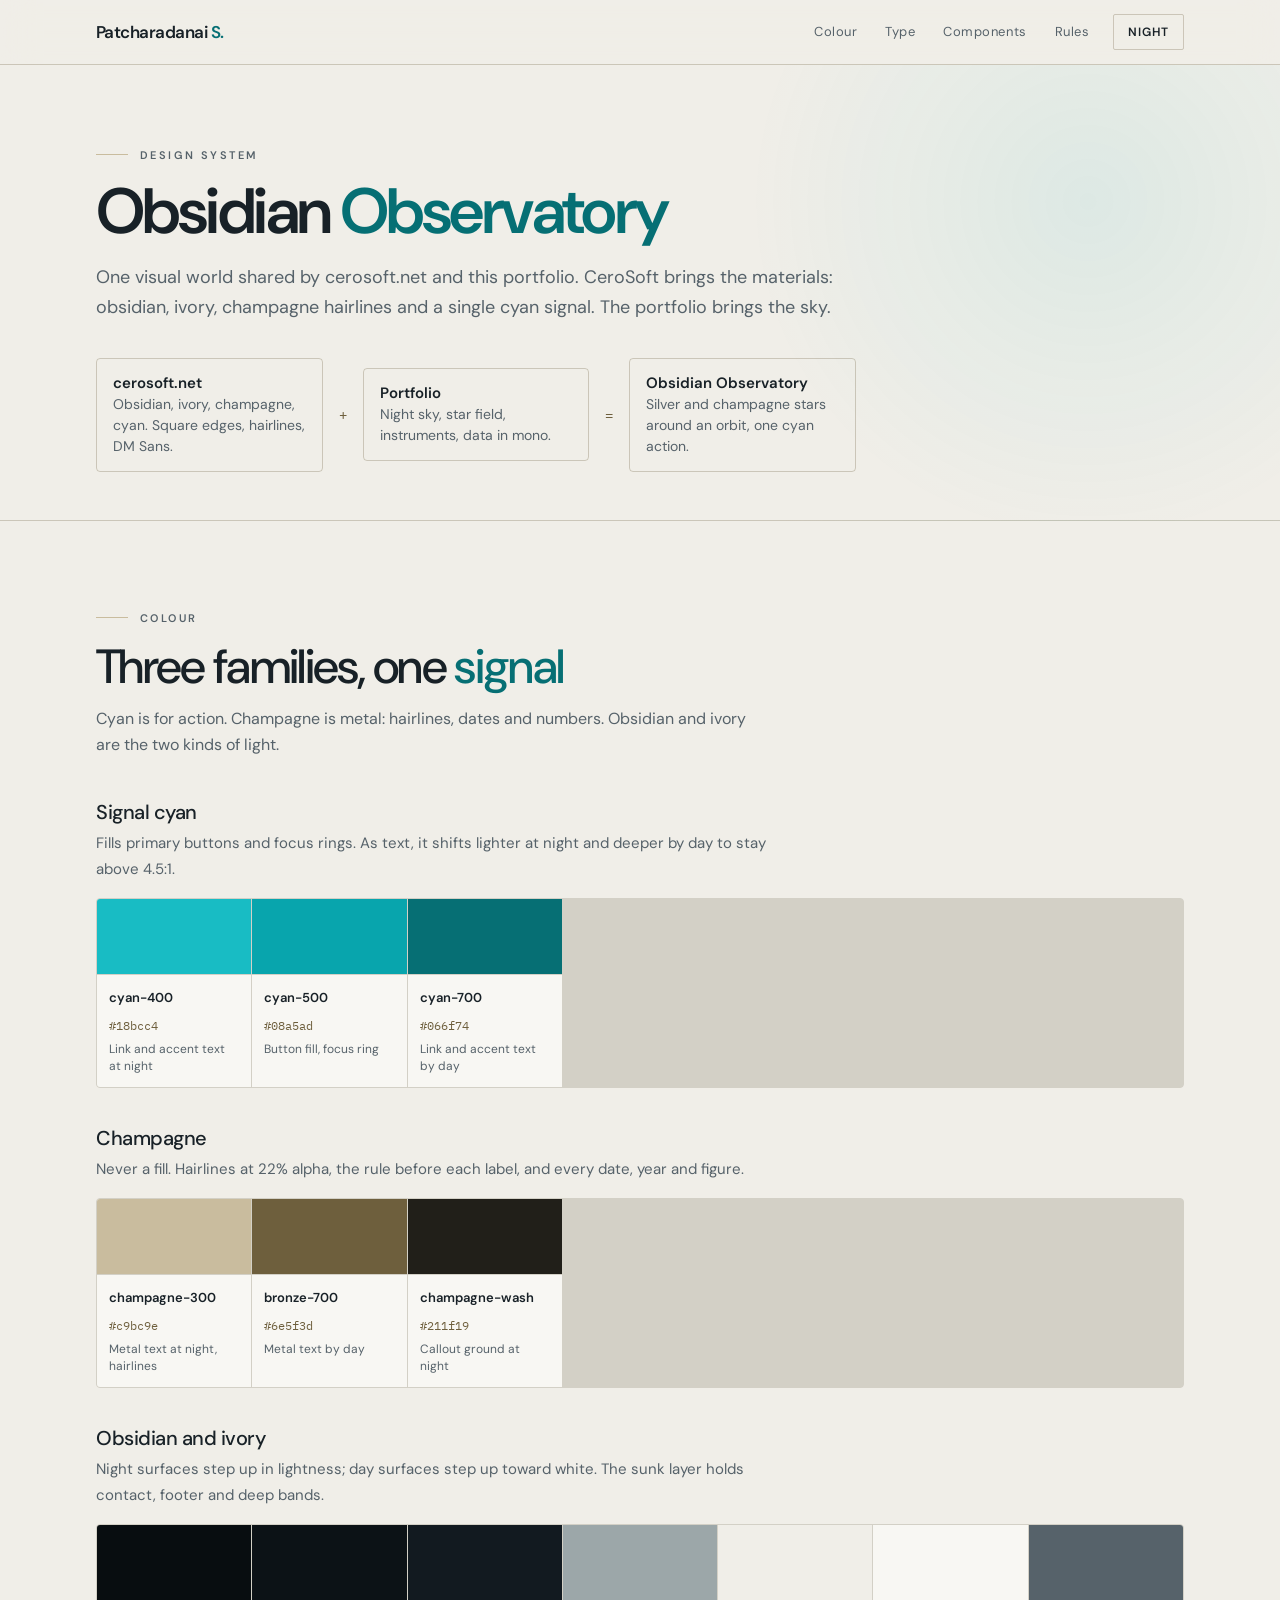
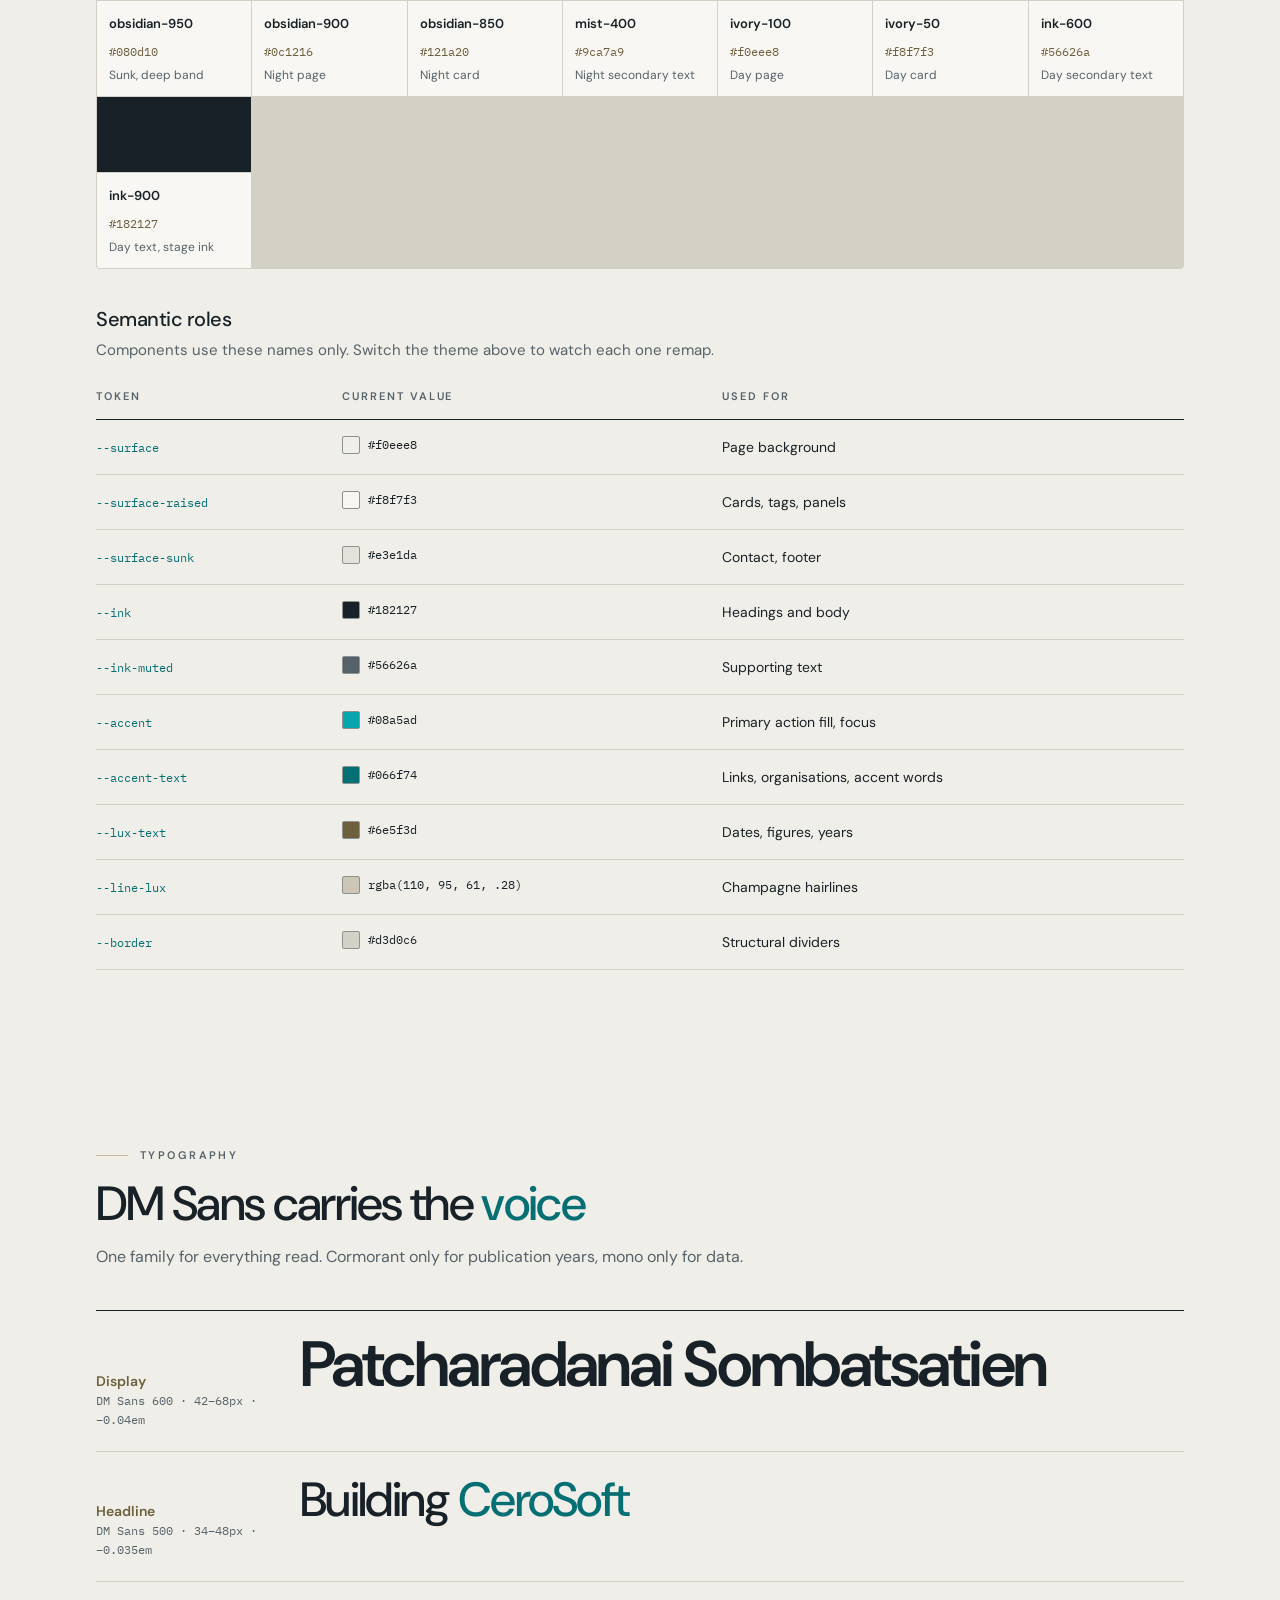
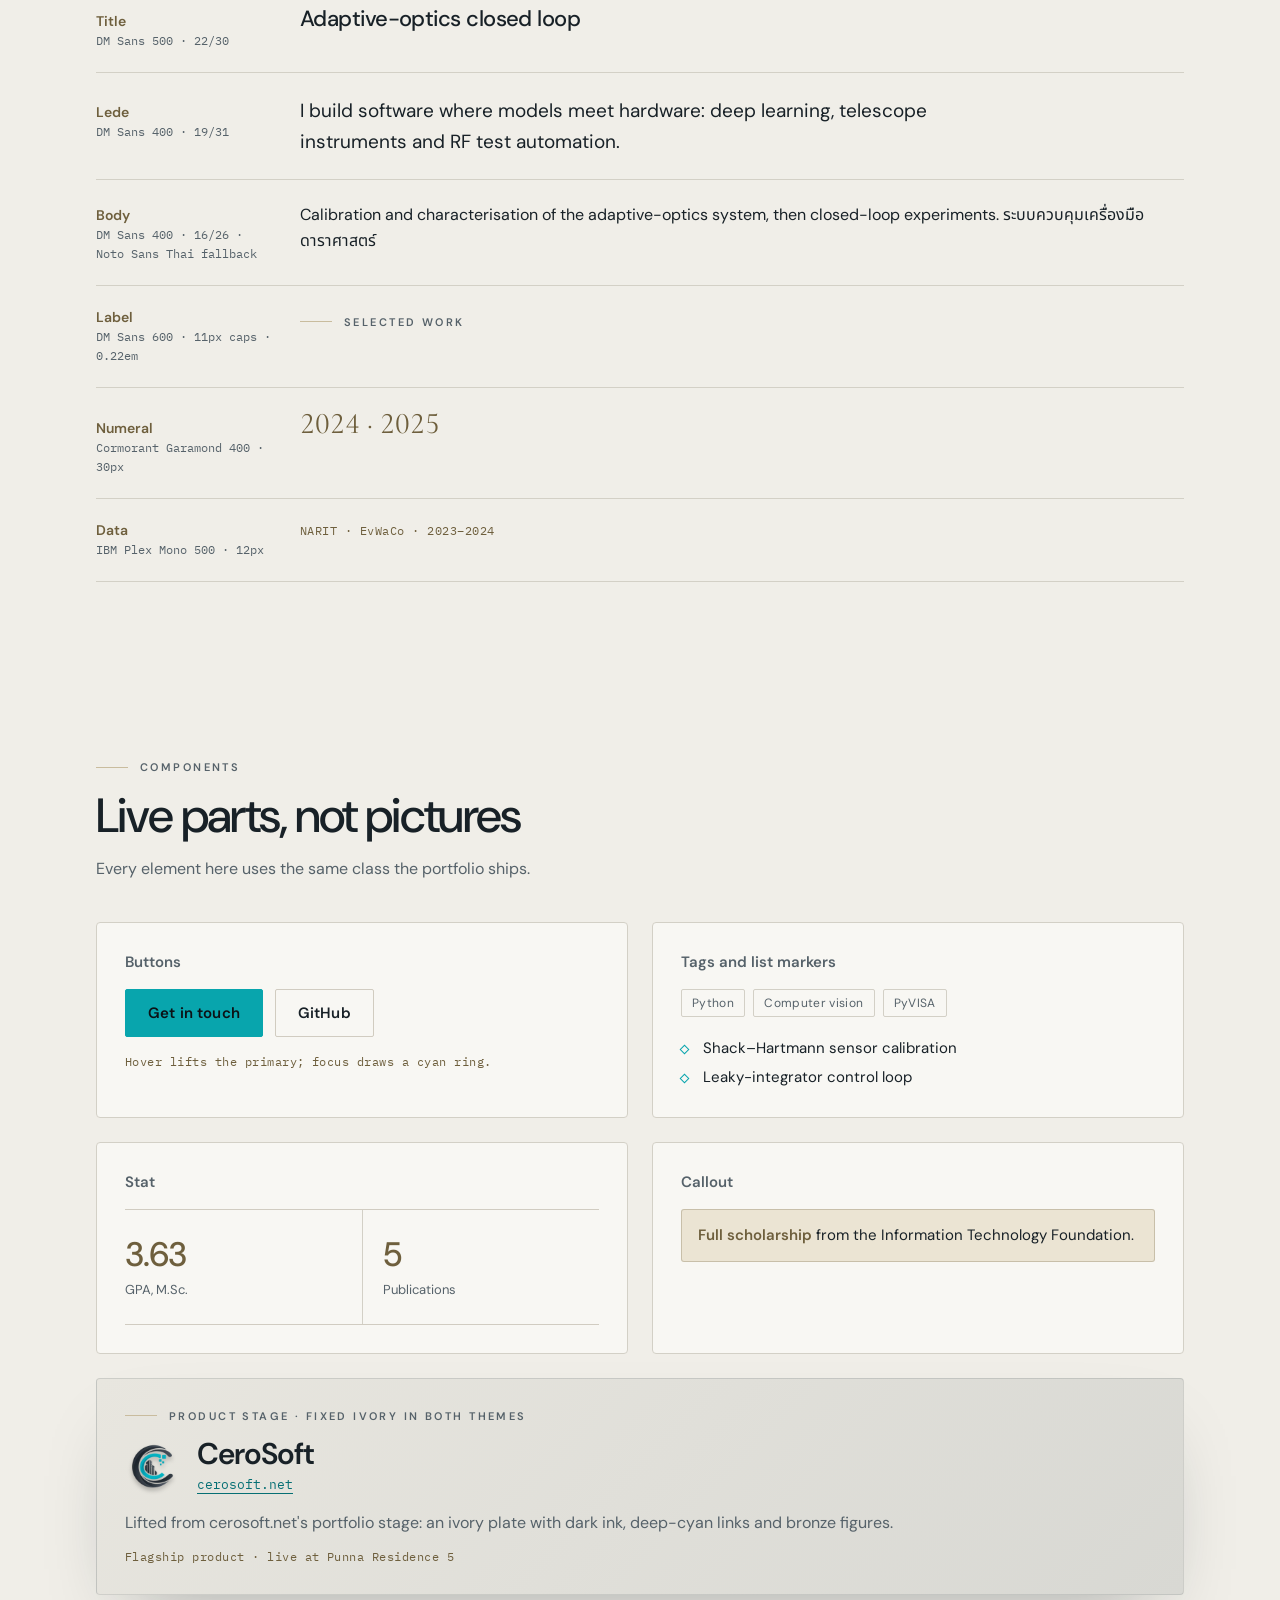
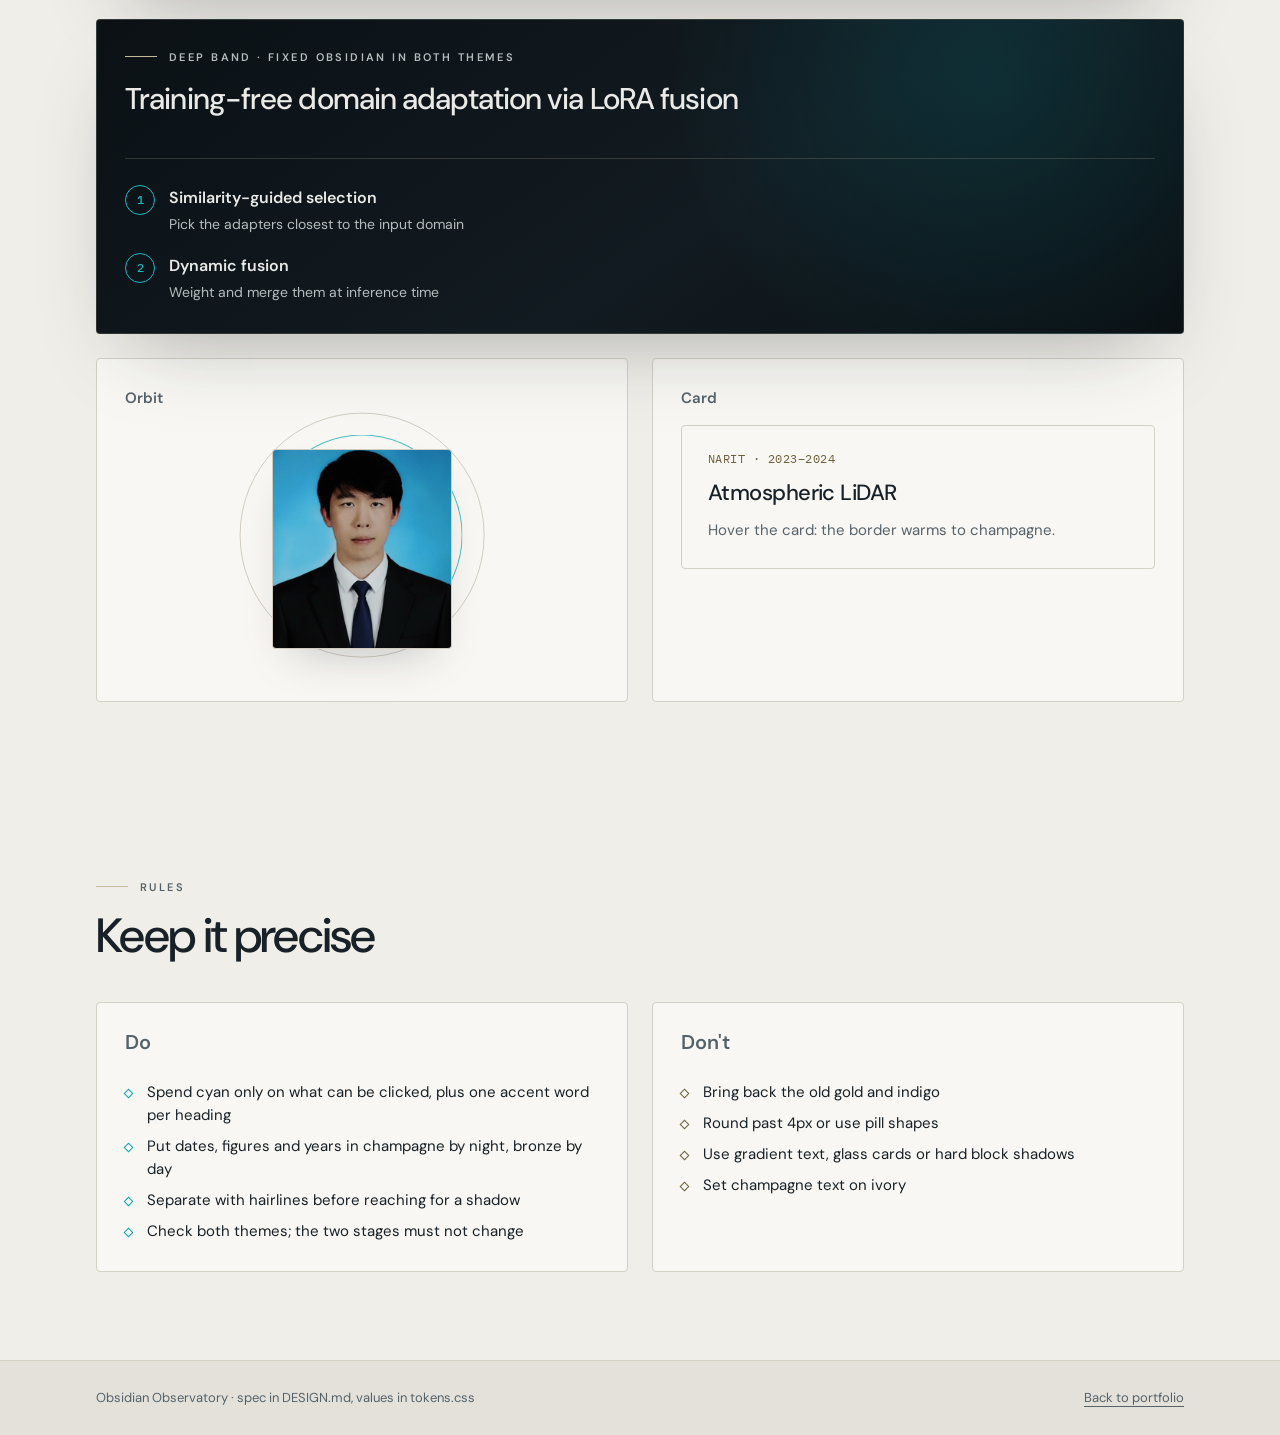
==== commit 20795bcd: "..." ====
--- a/design-system.html
+++ b/design-system.html
@@ -231,7 +231,7 @@
       </div>
       <div class="panel">
         <h3>Orbit</h3>
-        <div class="orbit-demo"><div class="orbit" aria-hidden="true"></div><div class="portrait"><img src="img/portrait.webp" alt="Portrait of Patcharadanai Sombatsatien" width="607" height="700"></div></div>
+        <div class="orbit-demo"><div class="orbit" aria-hidden="true"></div><div class="portrait"><img src="img/portrait.webp" alt="Portrait of Patcharadanai Sombatsatien" width="928" height="1120"></div></div>
       </div>
       <div class="panel">
         <h3>Card</h3>
--- a/site.css
+++ b/site.css
@@ -98,7 +98,7 @@
 .orbit::after { inset: 9%; border: 1px solid color-mix(in srgb, var(--accent) 70%, transparent); border-left-color: transparent; border-bottom-color: color-mix(in srgb, var(--accent) 22%, transparent); animation: orbit 26s linear infinite; }
 @keyframes orbit { from { transform: rotate(-20deg); } to { transform: rotate(340deg); } }
 @media (prefers-reduced-motion: reduce) { .orbit::after { animation: none; transform: rotate(-20deg); } }
-.portrait { position: relative; border-radius: var(--radius-lg); overflow: hidden; border: 1px solid var(--line-lux); aspect-ratio: 607 / 700; background: var(--surface-raised); box-shadow: var(--shadow-lift); }
+.portrait { position: relative; border-radius: var(--radius-lg); overflow: hidden; border: 1px solid var(--line-lux); aspect-ratio: 928 / 1120; background: var(--surface-raised); box-shadow: var(--shadow-lift); }
 .portrait img { width: 100%; height: 100%; object-fit: cover; }
 .coords { position: relative; margin-top: 16px; padding-top: 12px; border-top: 1px solid var(--line-lux); font-family: var(--font-mono); font-size: 12px; color: var(--ink-muted); line-height: 20px; }
 
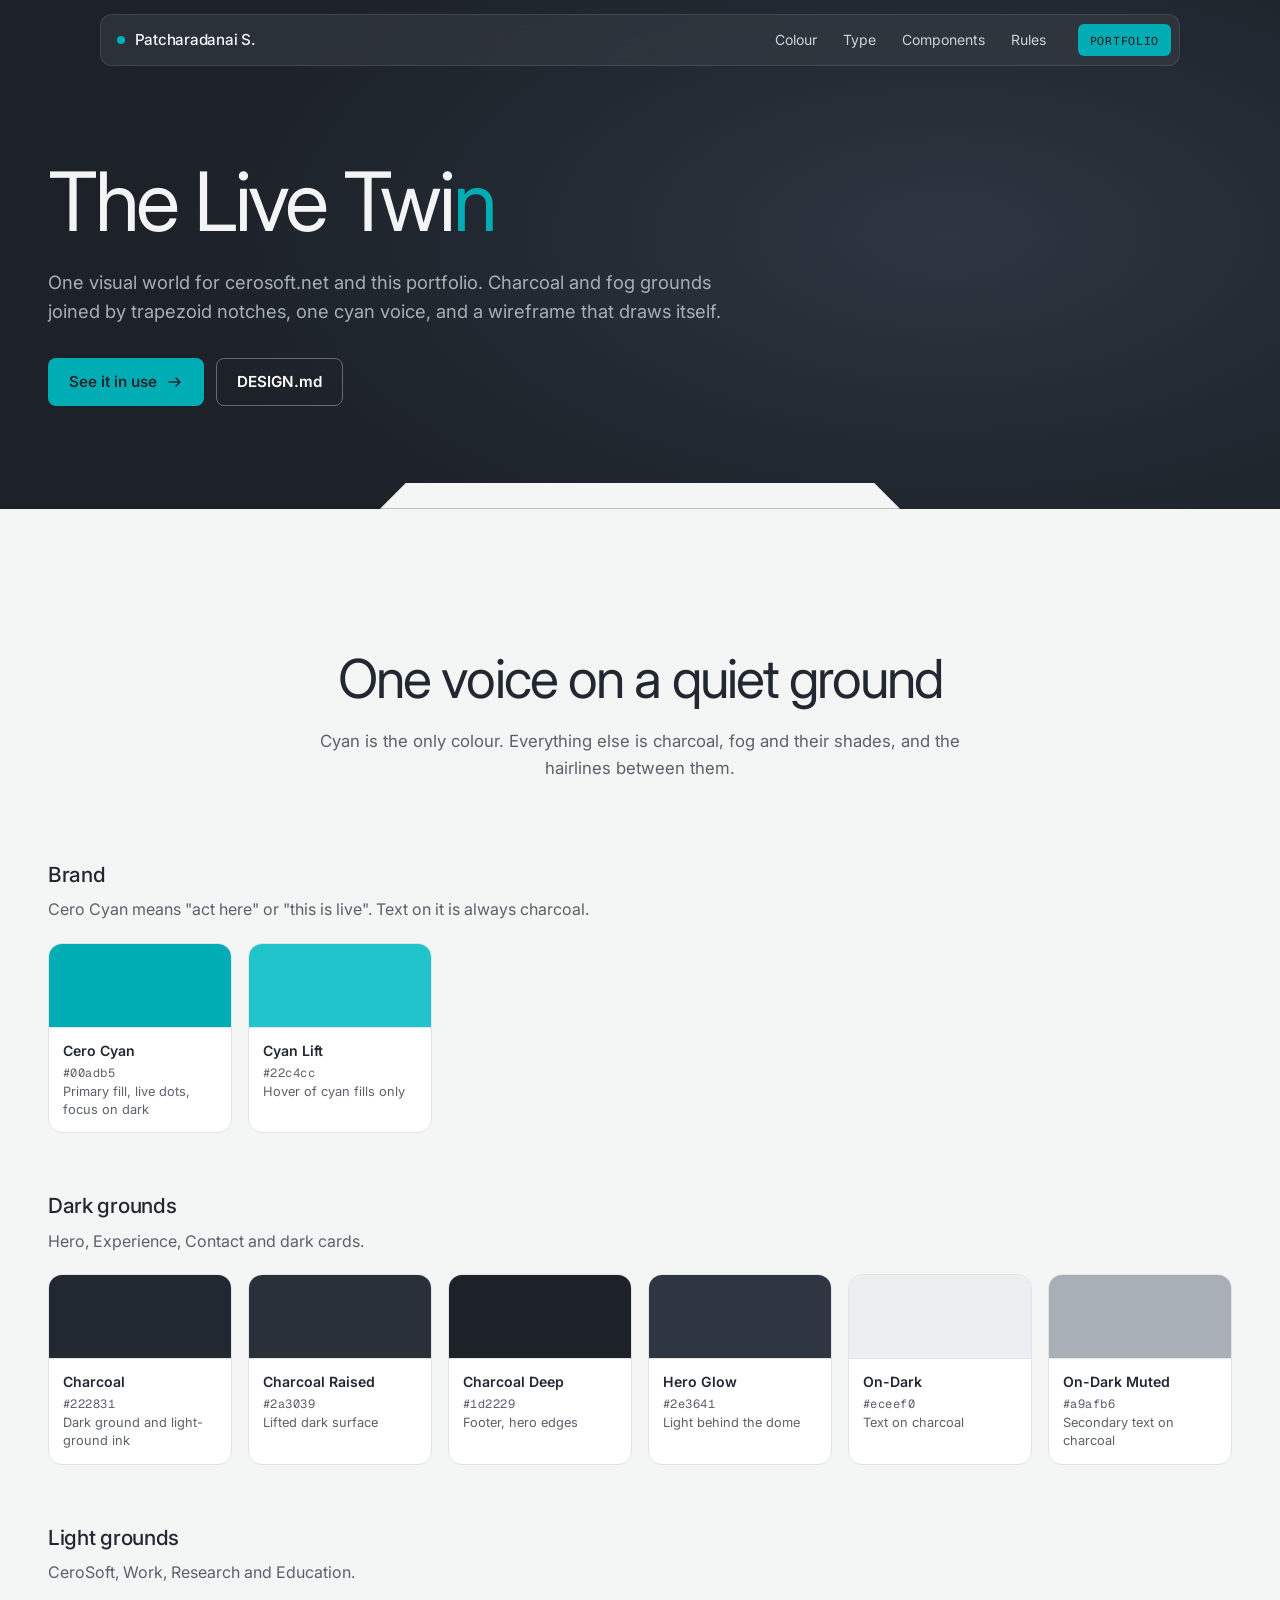
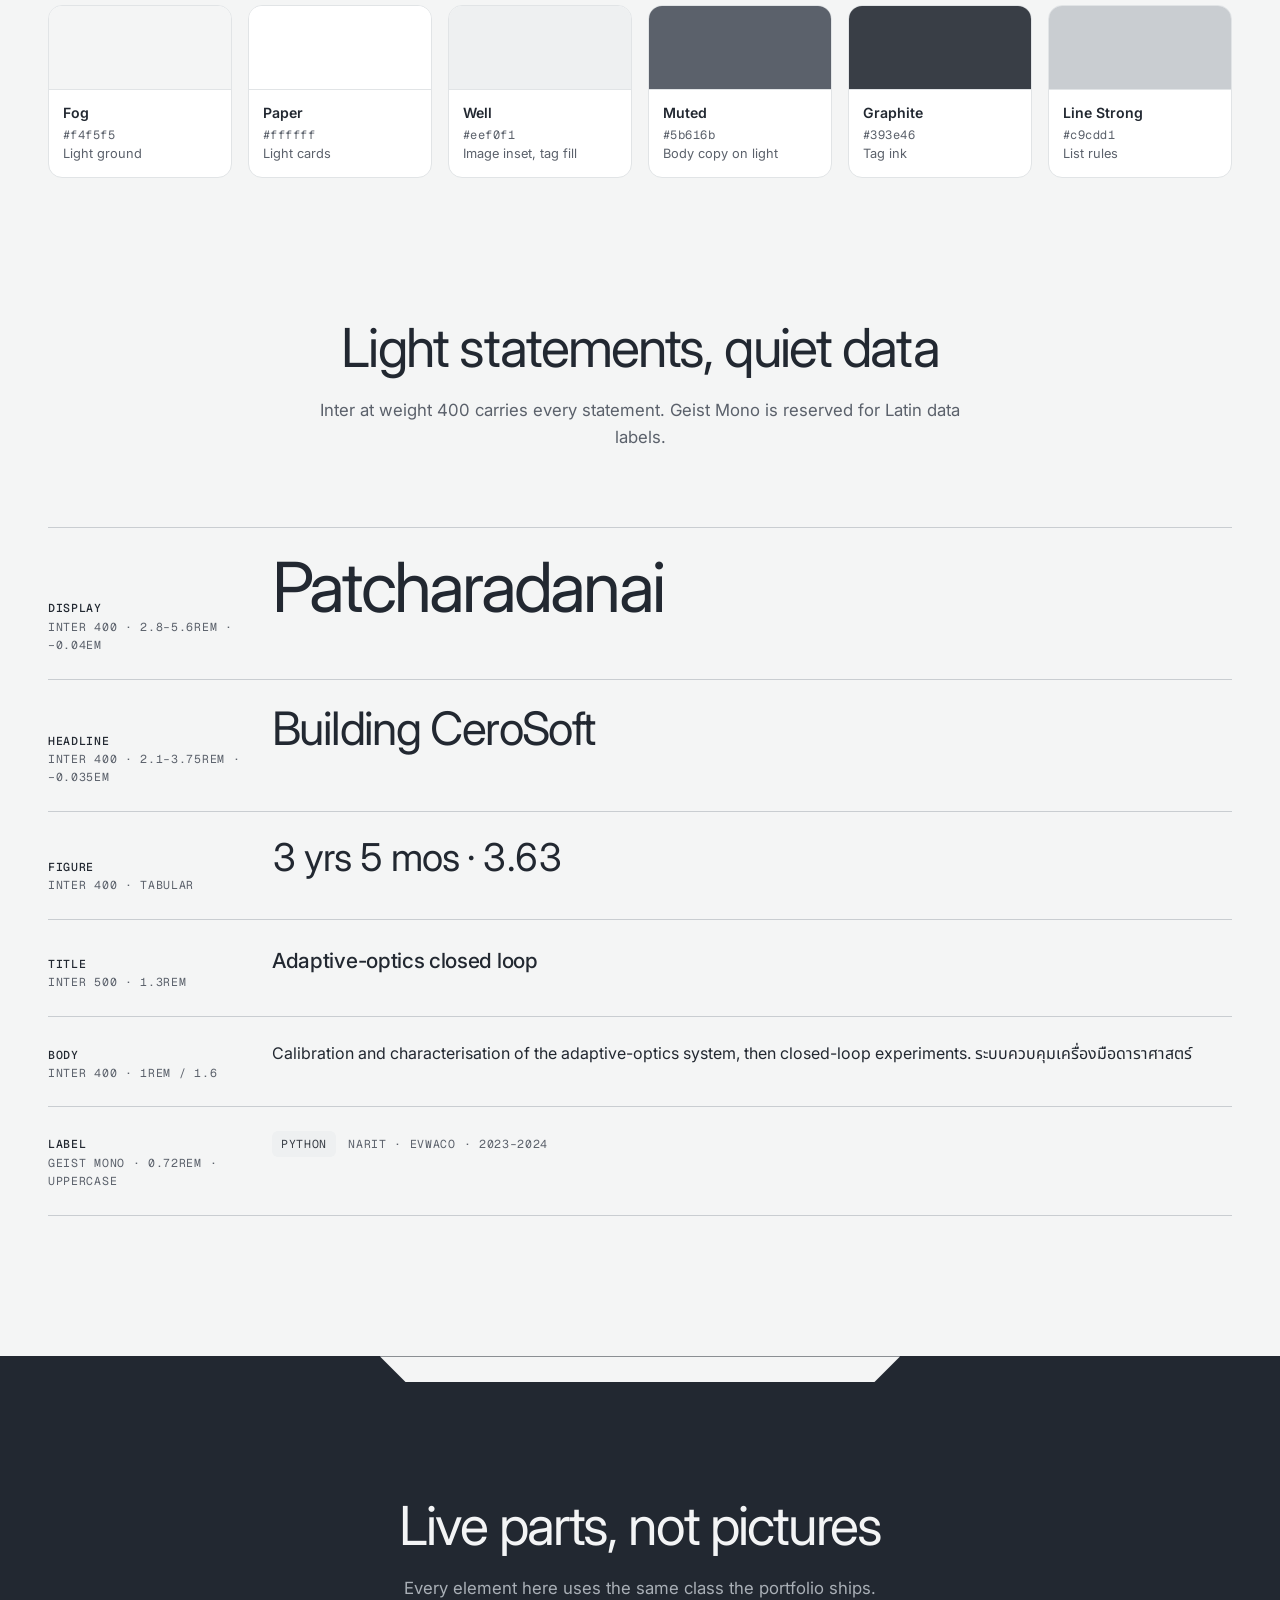
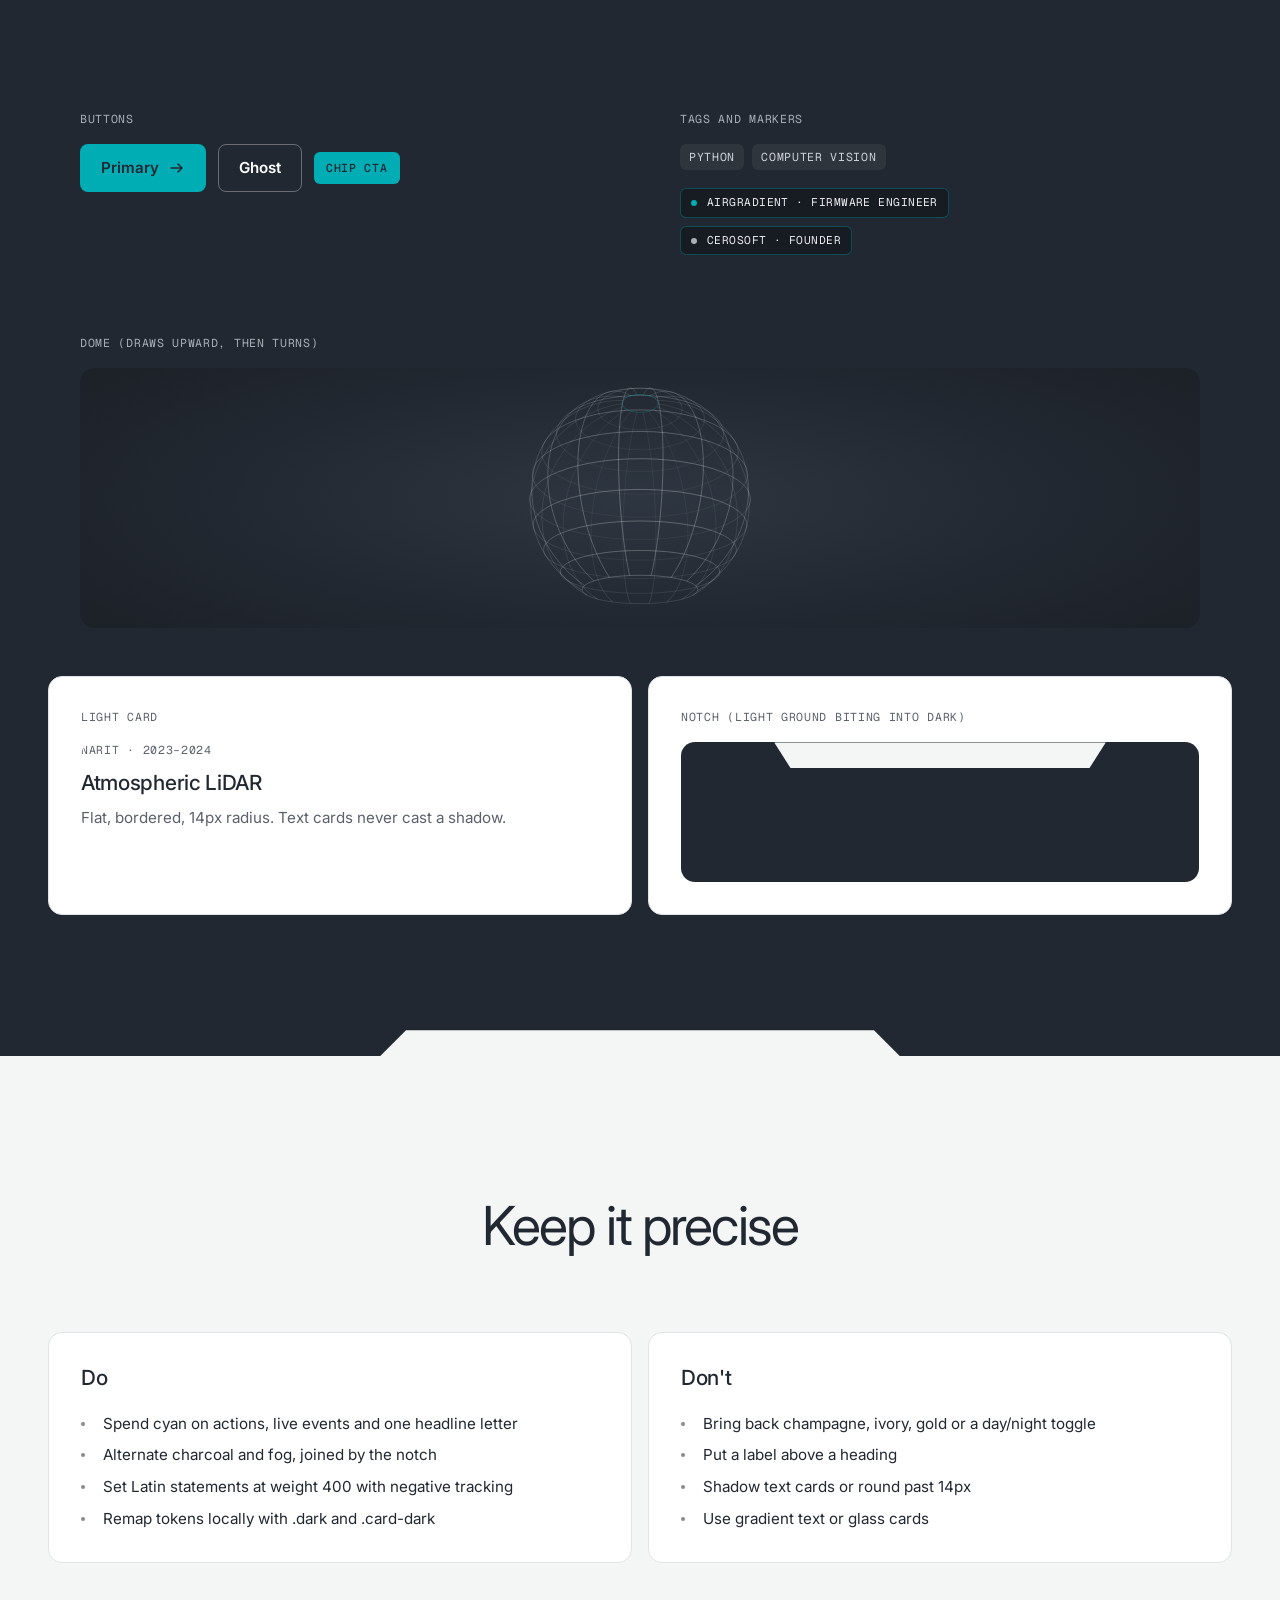
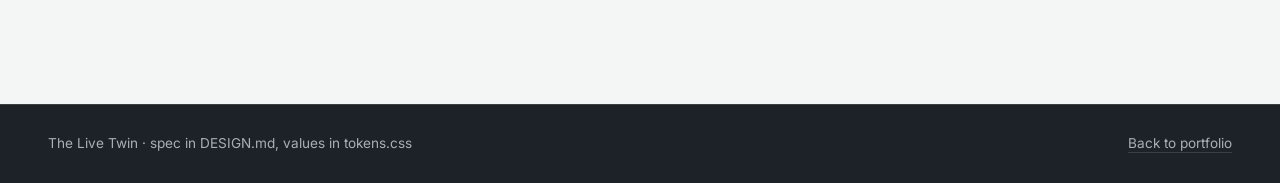
==== commit 30e2584d: "Retheme portfolio to cerosoft.net's Live Twin design Charcoal and fog grounds joined by trapezoid no" ====
--- a/design-system.html
+++ b/design-system.html
@@ -4,299 +4,192 @@
 <meta charset="utf-8">
 <meta name="viewport" content="width=device-width, initial-scale=1, viewport-fit=cover">
 <link rel="icon" href="img/cerosoft-mark.webp">
-<title>Obsidian Observatory</title>
+<title>The Live Twin</title>
 <meta name="description" content="The shared design system of cerosoft.net and Patcharadanai Sombatsatien's portfolio.">
 <link rel="preconnect" href="https://fonts.googleapis.com">
 <link rel="preconnect" href="https://fonts.gstatic.com" crossorigin>
-<link rel="stylesheet" href="https://fonts.googleapis.com/css2?family=DM+Sans:opsz,wght@9..40,400;9..40,500;9..40,600;9..40,700&family=Noto+Sans+Thai:wght@400;500;600&family=Cormorant+Garamond:wght@400&family=IBM+Plex+Mono:wght@500&display=swap">
+<link rel="stylesheet" href="https://fonts.googleapis.com/css2?family=Inter:wght@400;500;600&family=Geist+Mono:wght@400;500&family=Noto+Sans+Thai:wght@400;500;600&display=swap">
 <link rel="stylesheet" href="tokens.css">
 <link rel="stylesheet" href="site.css">
 <style>
-/* Specimen-only layout. Every component shown below is the real class from site.css. */
-.ds-hero { padding-block: 72px 48px; border-bottom: 1px solid var(--line-lux); background: radial-gradient(circle at 85% 30%, var(--glow), transparent 30%), var(--surface); }
-.ds-hero h1 { font-size: clamp(40px, 6vw, 64px); line-height: 1; letter-spacing: -0.04em; font-weight: 600; margin-top: 16px; }
-.ds-hero h1 em { font-style: normal; color: var(--accent-text); }
-.ds-hero p { margin-top: 18px; color: var(--ink-muted); max-width: 62ch; font-size: 18px; line-height: 30px; }
-.ds-blend { display: grid; grid-template-columns: 1fr auto 1fr auto 1fr; gap: 16px; align-items: center; margin-top: 36px; max-width: 760px; }
-.ds-blend div { border: 1px solid var(--line-lux); border-radius: var(--radius-lg); padding: 14px 16px; font-size: 14px; line-height: 21px; color: var(--ink-muted); }
-.ds-blend b { display: block; color: var(--ink); font-weight: 600; font-size: 15px; }
-.ds-blend span { color: var(--lux-text); font-family: var(--font-mono); font-size: 14px; }
-@media (max-width: 700px) { .ds-blend { grid-template-columns: 1fr; } .ds-blend span { display: none; } }
-
-.family { margin-top: 36px; }
-.family h3 { font-size: 20px; line-height: 28px; }
-.family > p { color: var(--ink-muted); font-size: 15px; margin-top: 4px; max-width: 70ch; }
-.swatches { display: grid; grid-template-columns: repeat(auto-fill, minmax(150px, 1fr)); gap: 1px; margin-top: 16px; background: var(--border); border: 1px solid var(--border); border-radius: var(--radius-lg); overflow: hidden; }
-.sw { background: var(--surface-raised); display: flex; flex-direction: column; }
-.sw i { display: block; height: 76px; border-bottom: 1px solid var(--border); }
-.sw div { padding: 10px 12px 12px; display: flex; flex-direction: column; gap: 2px; }
-.sw b { font-size: 13px; font-weight: 600; }
-.sw code { font-family: var(--font-mono); font-size: 12px; color: var(--lux-text); }
-.sw span { font-size: 12px; line-height: 17px; color: var(--ink-muted); }
-
-.roles { width: 100%; border-collapse: collapse; margin-top: 20px; font-size: 14px; }
-.roles th { text-align: left; font-size: 11px; letter-spacing: .18em; text-transform: uppercase; font-weight: 600; color: var(--ink-muted); padding: 0 12px 10px 0; border-bottom: 1px solid var(--ink); }
-.roles td { padding: 12px 12px 12px 0; border-bottom: 1px solid var(--border); vertical-align: middle; }
-.roles code { font-family: var(--font-mono); font-size: 12px; color: var(--accent-text); }
-.chip { display: inline-flex; align-items: center; gap: 8px; font-family: var(--font-mono); font-size: 12px; }
-.chip i { width: 18px; height: 18px; border-radius: var(--radius-sm); border: 1px solid var(--border-strong); }
-.roles-wrap { overflow-x: auto; }
-
-.type-row { display: grid; grid-template-columns: 180px minmax(0, 1fr); gap: 24px; padding: 22px 0; border-bottom: 1px solid var(--border); align-items: baseline; }
-.type-list { border-top: 1px solid var(--ink); }
-.type-row .spec { font-family: var(--font-mono); font-size: 12px; line-height: 19px; color: var(--ink-muted); }
-.type-row .spec b { display: block; font-family: var(--font-sans); font-size: 14px; color: var(--lux-text); font-weight: 600; }
+/* Specimen-only layout. Every component below is the real class from site.css. */
+.ds-hero { padding: clamp(120px, 14vw, 160px) 0 clamp(72px, 8vw, 112px); background: radial-gradient(ellipse 60% 75% at 74% 46%, var(--hero-glow), var(--charcoal) 62%, var(--charcoal-deep)); }
+.ds-hero h1 { font-size: clamp(2.8rem, 6.4vw, 5.6rem); line-height: 1.02; letter-spacing: -0.04em; color: var(--on-dark-heading); }
+.ds-hero h1 .last { color: var(--cero-cyan); }
+.ds-hero p { margin-top: 24px; max-width: 58ch; color: var(--on-dark-muted); font-size: 1.15rem; }
+.ds-links { display: flex; flex-wrap: wrap; gap: 12px; margin-top: 32px; }
+.sw-grid { display: grid; grid-template-columns: repeat(auto-fill, minmax(168px, 1fr)); gap: 16px; }
+.sw { background: var(--paper); border: 1px solid var(--line); border-radius: var(--r-card); overflow: hidden; }
+.sw i { display: block; height: 84px; border-bottom: 1px solid var(--line); }
+.sw div { padding: 12px 14px 14px; display: flex; flex-direction: column; gap: 2px; }
+.sw b { font-size: .88rem; font-weight: 600; }
+.sw code { font: 400 .75rem var(--font-mono); color: var(--muted); letter-spacing: .04em; }
+.sw span { font-size: .8rem; line-height: 1.4; color: var(--muted); }
+.group { margin-top: 56px; }
+.group > h3 { font-size: 1.3rem; font-weight: 500; letter-spacing: -0.015em; margin-bottom: 6px; }
+.group > p { color: var(--muted); max-width: 64ch; margin-bottom: 20px; }
+.type-list { border-top: 1px solid var(--line-strong); }
+.type-row { display: grid; grid-template-columns: 200px minmax(0, 1fr); gap: 24px; padding: 24px 0; border-bottom: 1px solid var(--line-strong); align-items: baseline; }
+.type-row .spec { font: 400 .72rem/1.6 var(--font-mono); letter-spacing: .06em; text-transform: uppercase; color: var(--muted); }
+.type-row .spec b { display: block; color: var(--charcoal); font-weight: 500; }
 @media (max-width: 640px) { .type-row { grid-template-columns: 1fr; gap: 8px; } }
-
-.specimen { display: grid; grid-template-columns: repeat(2, minmax(0, 1fr)); gap: var(--space-6); }
-.panel { border: 1px solid var(--border); border-radius: var(--radius-lg); padding: 28px; display: flex; flex-direction: column; gap: 16px; background: var(--surface-raised); min-width: 0; }
-.panel > h3 { font-size: 15px; line-height: 22px; font-weight: 600; letter-spacing: 0; color: var(--ink-muted); }
+.specimen { display: grid; grid-template-columns: repeat(2, minmax(0, 1fr)); gap: 16px; }
+.panel { border-radius: var(--r-card); padding: clamp(24px, 3vw, 32px); display: flex; flex-direction: column; gap: 18px; min-width: 0; }
+.panel.on-fog { background: var(--paper); border: 1px solid var(--line); color: var(--charcoal); }
+.panel.on-ink { background: var(--charcoal); color: var(--on-dark); }
+.panel > h3 { font: 400 .72rem var(--font-mono); letter-spacing: .06em; text-transform: uppercase; color: var(--ink-muted); }
+.panel.on-fog > h3 { color: var(--muted); }
 .row { display: flex; flex-wrap: wrap; gap: 12px; align-items: center; }
 .panel.full { grid-column: 1 / -1; }
-.mini-stage { padding: 28px; grid-template-columns: 1fr; gap: 12px; }
-.mini-stage p { color: var(--ink-muted); }
-.mini-band { padding: 28px; grid-template-columns: 1fr; gap: 0; }
-.orbit-demo { position: relative; width: 180px; height: 200px; margin: 24px auto; }
-.orbit-demo .portrait { height: 100%; aspect-ratio: auto; }
+.notch-demo { position: relative; height: 140px; background: var(--charcoal); border-radius: var(--r-card); overflow: hidden; }
+.notch-demo::before { content: ""; position: absolute; left: 50%; top: 0; transform: translateX(-50%); width: min(520px, 64%); height: 26px; background: var(--fog); clip-path: polygon(0 0, 100% 0, 95% 100%, 5% 100%); }
+.dome-demo { height: 260px; background: radial-gradient(ellipse 60% 75% at 50% 50%, var(--hero-glow), var(--charcoal) 62%, var(--charcoal-deep)); border-radius: var(--r-card); overflow: hidden; }
+.dome-demo canvas { width: 100%; height: 100%; display: block; }
 @media (max-width: 760px) { .specimen { grid-template-columns: 1fr; } }
-
-.rules { display: grid; grid-template-columns: repeat(2, minmax(0, 1fr)); gap: var(--space-6); }
-.rules ul { margin: 12px 0 0; padding: 0; list-style: none; display: flex; flex-direction: column; gap: 8px; }
-.rules h3 { font-size: 20px; }
-.rules .no li::before { border-color: var(--lux-text); }
+.rules { display: grid; grid-template-columns: repeat(2, minmax(0, 1fr)); gap: 16px; }
+.rules h3 { font-size: 1.3rem; font-weight: 500; }
 @media (max-width: 760px) { .rules { grid-template-columns: 1fr; } }
 </style>
+<script>document.documentElement.className += " js";</script>
 </head>
 <body>
 
-<nav class="nav" aria-label="Main">
-  <div class="wrap">
-    <a class="brand" href="index.html">Patcharadanai <span>S.</span></a>
-    <div class="nav-links">
-      <a href="#colour">Colour</a>
-      <a href="#type">Type</a>
-      <a href="#components">Components</a>
-      <a href="#rules">Rules</a>
-    </div>
-    <button class="theme-btn" id="themeBtn" type="button" aria-label="Switch colour theme">Day</button>
+<nav class="nav" id="nav" aria-label="Main">
+  <a class="brand" href="index.html"><span class="live-dot" aria-hidden="true"></span>Patcharadanai S.</a>
+  <div class="nav-links">
+    <a href="#colour">Colour</a><a href="#type">Type</a><a href="#components">Components</a><a href="#rules">Rules</a>
   </div>
+  <a class="chip-cta" href="index.html">Portfolio</a>
 </nav>
 
-<header class="ds-hero">
+<header class="ds-hero dark notch-bottom">
   <div class="wrap">
-    <div class="eyebrow">Design system</div>
-    <h1>Obsidian <em>Observatory</em></h1>
-    <p>One visual world shared by cerosoft.net and this portfolio. CeroSoft brings the materials: obsidian, ivory, champagne hairlines and a single cyan signal. The portfolio brings the sky.</p>
-    <div class="ds-blend">
-      <div><b>cerosoft.net</b>Obsidian, ivory, champagne, cyan. Square edges, hairlines, DM Sans.</div>
-      <span>+</span>
-      <div><b>Portfolio</b>Night sky, star field, instruments, data in mono.</div>
-      <span>=</span>
-      <div><b>Obsidian Observatory</b>Silver and champagne stars around an orbit, one cyan action.</div>
+    <h1>The Live Twi<span class="last">n</span></h1>
+    <p>One visual world for cerosoft.net and this portfolio. Charcoal and fog grounds joined by trapezoid notches, one cyan voice, and a wireframe that draws itself.</p>
+    <div class="ds-links">
+      <a class="btn btn-primary" href="index.html">See it in use <svg viewBox="0 0 16 16" fill="none" stroke="currentColor" stroke-width="1.6" stroke-linecap="round" stroke-linejoin="round" aria-hidden="true"><path d="M2 8h11M9 4l4 4-4 4"/></svg></a>
+      <a class="btn btn-ghost" href="DESIGN.md">DESIGN.md</a>
     </div>
   </div>
 </header>
 
 <main>
-<section id="colour">
+<section id="colour" class="section light">
   <div class="wrap">
-    <div class="section-head">
-      <div class="eyebrow">Colour</div>
-      <h2>Three families, one <em>signal</em></h2>
-      <p>Cyan is for action. Champagne is metal: hairlines, dates and numbers. Obsidian and ivory are the two kinds of light.</p>
-    </div>
+    <div class="statement-head"><h2>One voice on a quiet ground</h2><p>Cyan is the only colour. Everything else is charcoal, fog and their shades, and the hairlines between them.</p></div>
+    <div class="group"><h3>Brand</h3><p>Cero Cyan means "act here" or "this is live". Text on it is always charcoal.</p>
+      <div class="sw-grid">
+        <div class="sw"><i style="background:#00adb5"></i><div><b>Cero Cyan</b><code>#00adb5</code><span>Primary fill, live dots, focus on dark</span></div></div>
+        <div class="sw"><i style="background:#22c4cc"></i><div><b>Cyan Lift</b><code>#22c4cc</code><span>Hover of cyan fills only</span></div></div>
+      </div></div>
+    <div class="group"><h3>Dark grounds</h3><p>Hero, Experience, Contact and dark cards.</p>
+      <div class="sw-grid">
+        <div class="sw"><i style="background:#222831"></i><div><b>Charcoal</b><code>#222831</code><span>Dark ground and light-ground ink</span></div></div>
+        <div class="sw"><i style="background:#2a3039"></i><div><b>Charcoal Raised</b><code>#2a3039</code><span>Lifted dark surface</span></div></div>
+        <div class="sw"><i style="background:#1d2229"></i><div><b>Charcoal Deep</b><code>#1d2229</code><span>Footer, hero edges</span></div></div>
+        <div class="sw"><i style="background:#2e3641"></i><div><b>Hero Glow</b><code>#2e3641</code><span>Light behind the dome</span></div></div>
+        <div class="sw"><i style="background:#eceef0"></i><div><b>On-Dark</b><code>#eceef0</code><span>Text on charcoal</span></div></div>
+        <div class="sw"><i style="background:#a9afb6"></i><div><b>On-Dark Muted</b><code>#a9afb6</code><span>Secondary text on charcoal</span></div></div>
+      </div></div>
+    <div class="group"><h3>Light grounds</h3><p>CeroSoft, Work, Research and Education.</p>
+      <div class="sw-grid">
+        <div class="sw"><i style="background:#f4f5f5"></i><div><b>Fog</b><code>#f4f5f5</code><span>Light ground</span></div></div>
+        <div class="sw"><i style="background:#ffffff"></i><div><b>Paper</b><code>#ffffff</code><span>Light cards</span></div></div>
+        <div class="sw"><i style="background:#eef0f1"></i><div><b>Well</b><code>#eef0f1</code><span>Image inset, tag fill</span></div></div>
+        <div class="sw"><i style="background:#5b616b"></i><div><b>Muted</b><code>#5b616b</code><span>Body copy on light</span></div></div>
+        <div class="sw"><i style="background:#393e46"></i><div><b>Graphite</b><code>#393e46</code><span>Tag ink</span></div></div>
+        <div class="sw"><i style="background:#c9cdd1"></i><div><b>Line Strong</b><code>#c9cdd1</code><span>List rules</span></div></div>
+      </div></div>
+  </div>
+</section>
 
-    <div class="family">
-      <h3>Signal cyan</h3>
-      <p>Fills primary buttons and focus rings. As text, it shifts lighter at night and deeper by day to stay above 4.5:1.</p>
-      <div class="swatches">
-        <div class="sw"><i style="background:#18bcc4"></i><div><b>cyan-400</b><code>#18bcc4</code><span>Link and accent text at night</span></div></div>
-        <div class="sw"><i style="background:#08a5ad"></i><div><b>cyan-500</b><code>#08a5ad</code><span>Button fill, focus ring</span></div></div>
-        <div class="sw"><i style="background:#066f74"></i><div><b>cyan-700</b><code>#066f74</code><span>Link and accent text by day</span></div></div>
-      </div>
-    </div>
-
-    <div class="family">
-      <h3>Champagne</h3>
-      <p>Never a fill. Hairlines at 22% alpha, the rule before each label, and every date, year and figure.</p>
-      <div class="swatches">
-        <div class="sw"><i style="background:#c9bc9e"></i><div><b>champagne-300</b><code>#c9bc9e</code><span>Metal text at night, hairlines</span></div></div>
-        <div class="sw"><i style="background:#6e5f3d"></i><div><b>bronze-700</b><code>#6e5f3d</code><span>Metal text by day</span></div></div>
-        <div class="sw"><i style="background:#211f19"></i><div><b>champagne-wash</b><code>#211f19</code><span>Callout ground at night</span></div></div>
-      </div>
-    </div>
-
-    <div class="family">
-      <h3>Obsidian and ivory</h3>
-      <p>Night surfaces step up in lightness; day surfaces step up toward white. The sunk layer holds contact, footer and deep bands.</p>
-      <div class="swatches">
-        <div class="sw"><i style="background:#080d10"></i><div><b>obsidian-950</b><code>#080d10</code><span>Sunk, deep band</span></div></div>
-        <div class="sw"><i style="background:#0c1216"></i><div><b>obsidian-900</b><code>#0c1216</code><span>Night page</span></div></div>
-        <div class="sw"><i style="background:#121a20"></i><div><b>obsidian-850</b><code>#121a20</code><span>Night card</span></div></div>
-        <div class="sw"><i style="background:#9ca7a9"></i><div><b>mist-400</b><code>#9ca7a9</code><span>Night secondary text</span></div></div>
-        <div class="sw"><i style="background:#f0eee8"></i><div><b>ivory-100</b><code>#f0eee8</code><span>Day page</span></div></div>
-        <div class="sw"><i style="background:#f8f7f3"></i><div><b>ivory-50</b><code>#f8f7f3</code><span>Day card</span></div></div>
-        <div class="sw"><i style="background:#56626a"></i><div><b>ink-600</b><code>#56626a</code><span>Day secondary text</span></div></div>
-        <div class="sw"><i style="background:#182127"></i><div><b>ink-900</b><code>#182127</code><span>Day text, stage ink</span></div></div>
-      </div>
-    </div>
-
-    <div class="family">
-      <h3>Semantic roles</h3>
-      <p>Components use these names only. Switch the theme above to watch each one remap.</p>
-      <div class="roles-wrap">
-        <table class="roles">
-          <thead><tr><th>Token</th><th>Current value</th><th>Used for</th></tr></thead>
-          <tbody id="roleRows">
-            <tr data-t="--surface"><td><code>--surface</code></td><td></td><td>Page background</td></tr>
-            <tr data-t="--surface-raised"><td><code>--surface-raised</code></td><td></td><td>Cards, tags, panels</td></tr>
-            <tr data-t="--surface-sunk"><td><code>--surface-sunk</code></td><td></td><td>Contact, footer</td></tr>
-            <tr data-t="--ink"><td><code>--ink</code></td><td></td><td>Headings and body</td></tr>
-            <tr data-t="--ink-muted"><td><code>--ink-muted</code></td><td></td><td>Supporting text</td></tr>
-            <tr data-t="--accent"><td><code>--accent</code></td><td></td><td>Primary action fill, focus</td></tr>
-            <tr data-t="--accent-text"><td><code>--accent-text</code></td><td></td><td>Links, organisations, accent words</td></tr>
-            <tr data-t="--lux-text"><td><code>--lux-text</code></td><td></td><td>Dates, figures, years</td></tr>
-            <tr data-t="--line-lux"><td><code>--line-lux</code></td><td></td><td>Champagne hairlines</td></tr>
-            <tr data-t="--border"><td><code>--border</code></td><td></td><td>Structural dividers</td></tr>
-          </tbody>
-        </table>
-      </div>
+<section id="type" class="section light">
+  <div class="wrap">
+    <div class="statement-head"><h2>Light statements, quiet data</h2><p>Inter at weight 400 carries every statement. Geist Mono is reserved for Latin data labels.</p></div>
+    <div class="type-list">
+      <div class="type-row"><div class="spec"><b>Display</b>Inter 400 · 2.8–5.6rem · −0.04em</div><div style="font-size:clamp(2.4rem,5.4vw,4.6rem);line-height:1.02;letter-spacing:-0.04em">Patcharadanai</div></div>
+      <div class="type-row"><div class="spec"><b>Headline</b>Inter 400 · 2.1–3.75rem · −0.035em</div><div style="font-size:clamp(1.9rem,3.6vw,3rem);line-height:1.08;letter-spacing:-0.035em">Building CeroSoft</div></div>
+      <div class="type-row"><div class="spec"><b>Figure</b>Inter 400 · tabular</div><div style="font-size:2.4rem;line-height:1.1;letter-spacing:-0.035em;font-variant-numeric:tabular-nums">3 yrs 5 mos · 3.63</div></div>
+      <div class="type-row"><div class="spec"><b>Title</b>Inter 500 · 1.3rem</div><div style="font-size:1.3rem;font-weight:500;letter-spacing:-0.015em">Adaptive-optics closed loop</div></div>
+      <div class="type-row"><div class="spec"><b>Body</b>Inter 400 · 1rem / 1.6</div><p>Calibration and characterisation of the adaptive-optics system, then closed-loop experiments. ระบบควบคุมเครื่องมือดาราศาสตร์</p></div>
+      <div class="type-row"><div class="spec"><b>Label</b>Geist Mono · 0.72rem · uppercase</div><div class="row"><span class="tag">Python</span><span class="meta">NARIT · EvWaCo · 2023–2024</span></div></div>
     </div>
   </div>
 </section>
 
-<section id="type">
+<section id="components" class="section dark notch-top notch-bottom">
   <div class="wrap">
-    <div class="section-head">
-      <div class="eyebrow">Typography</div>
-      <h2>DM Sans carries the <em>voice</em></h2>
-      <p>One family for everything read. Cormorant only for publication years, mono only for data.</p>
-    </div>
-    <div class="type-list">
-      <div class="type-row"><div class="spec"><b>Display</b>DM Sans 600 · 42–68px · −0.04em</div><div style="font-size:clamp(36px,5.6vw,64px);line-height:1;letter-spacing:-0.04em;font-weight:600">Patcharadanai Sombatsatien</div></div>
-      <div class="type-row"><div class="spec"><b>Headline</b>DM Sans 500 · 34–48px · −0.035em</div><div style="font-size:clamp(30px,4.4vw,48px);line-height:1.08;letter-spacing:-0.035em;font-weight:500">Building <span style="color:var(--accent-text)">CeroSoft</span></div></div>
-      <div class="type-row"><div class="spec"><b>Title</b>DM Sans 500 · 22/30</div><div style="font-size:22px;line-height:30px;letter-spacing:-0.025em;font-weight:500">Adaptive-optics closed loop</div></div>
-      <div class="type-row"><div class="spec"><b>Lede</b>DM Sans 400 · 19/31</div><p class="lede">I build software where models meet hardware: deep learning, telescope instruments and RF test automation.</p></div>
-      <div class="type-row"><div class="spec"><b>Body</b>DM Sans 400 · 16/26 · Noto Sans Thai fallback</div><p>Calibration and characterisation of the adaptive-optics system, then closed-loop experiments. ระบบควบคุมเครื่องมือดาราศาสตร์</p></div>
-      <div class="type-row"><div class="spec"><b>Label</b>DM Sans 600 · 11px caps · 0.22em</div><div class="eyebrow">Selected work</div></div>
-      <div class="type-row"><div class="spec"><b>Numeral</b>Cormorant Garamond 400 · 30px</div><div class="pubs" style="border:0"><span class="yr" style="font-family:var(--font-serif);font-size:30px;line-height:28px;color:var(--lux-text)">2024 · 2025</span></div></div>
-      <div class="type-row"><div class="spec"><b>Data</b>IBM Plex Mono 500 · 12px</div><div class="meta">NARIT · EvWaCo · 2023–2024</div></div>
+    <div class="statement-head"><h2>Live parts, not pictures</h2><p>Every element here uses the same class the portfolio ships.</p></div>
+    <div class="specimen">
+      <div class="panel on-ink"><h3>Buttons</h3>
+        <div class="row"><a class="btn btn-primary" href="#components">Primary <svg viewBox="0 0 16 16" fill="none" stroke="currentColor" stroke-width="1.6" stroke-linecap="round" stroke-linejoin="round" aria-hidden="true"><path d="M2 8h11M9 4l4 4-4 4"/></svg></a><a class="btn btn-ghost" href="#components">Ghost</a><a class="chip-cta" href="#components">Chip CTA</a></div></div>
+      <div class="panel on-ink"><h3>Tags and markers</h3>
+        <div class="focus"><span class="tag">Python</span><span class="tag">Computer vision</span></div>
+        <ul class="markers"><li class="marker live"><span class="live-dot" aria-hidden="true"></span>AirGradient · Firmware Engineer</li><li class="marker"><span class="live-dot" aria-hidden="true"></span>CeroSoft · Founder</li></ul></div>
+      <div class="panel on-ink full"><h3>Dome (draws upward, then turns)</h3><div class="dome-demo"><canvas id="dome"></canvas></div></div>
+      <div class="panel on-fog"><h3>Light card</h3>
+        <article class="card" style="border:0"><div class="card-body" style="padding:0"><div class="meta">NARIT · 2023–2024</div><h3>Atmospheric LiDAR</h3><p>Flat, bordered, 14px radius. Text cards never cast a shadow.</p></div></article></div>
+      <div class="panel on-fog"><h3>Notch (light ground biting into dark)</h3><div class="notch-demo"></div></div>
     </div>
   </div>
 </section>
 
-<section id="components">
+<section id="rules" class="section light">
   <div class="wrap">
-    <div class="section-head">
-      <div class="eyebrow">Components</div>
-      <h2>Live parts, not pictures</h2>
-      <p>Every element here uses the same class the portfolio ships.</p>
-    </div>
-    <div class="specimen">
-      <div class="panel">
-        <h3>Buttons</h3>
-        <div class="row"><a class="btn btn-primary" href="#components">Get in touch</a><a class="btn btn-line" href="#components">GitHub</a></div>
-        <p class="meta">Hover lifts the primary; focus draws a cyan ring.</p>
-      </div>
-      <div class="panel">
-        <h3>Tags and list markers</h3>
-        <div class="focus"><span class="tag">Python</span><span class="tag">Computer vision</span><span class="tag">PyVISA</span></div>
-        <ul class="role"><li>Shack–Hartmann sensor calibration</li><li>Leaky-integrator control loop</li></ul>
-      </div>
-      <div class="panel">
-        <h3>Stat</h3>
-        <div class="stats" style="grid-template-columns:1fr 1fr"><div class="stat"><b>3.63</b><span>GPA, M.Sc.</span></div><div class="stat"><b>5</b><span>Publications</span></div></div>
-      </div>
-      <div class="panel">
-        <h3>Callout</h3>
-        <div class="callout"><b>Full scholarship</b> from the Information Technology Foundation.</div>
-      </div>
-      <div class="panel full" style="padding:0;background:none;border:0">
-        <div class="venture on-stage mini-stage">
-          <div class="eyebrow">Product stage · fixed ivory in both themes</div>
-          <div class="venture-id"><img src="img/cerosoft-mark.webp" alt="CeroSoft logo" width="56" height="56"><div><h3>CeroSoft</h3><a href="https://cerosoft.net" target="_blank" rel="noopener">cerosoft.net</a></div></div>
-          <p>Lifted from cerosoft.net's portfolio stage: an ivory plate with dark ink, deep-cyan links and bronze figures.</p>
-          <div class="meta">Flagship product · live at Punna Residence 5</div>
-        </div>
-      </div>
-      <div class="panel full" style="padding:0;background:none;border:0">
-        <div class="feature mini-band">
-          <div class="eyebrow">Deep band · fixed obsidian in both themes</div>
-          <h3>Training-free domain adaptation via LoRA fusion</h3>
-          <ol class="pipeline">
-            <li><span class="n">1</span><div><b>Similarity-guided selection</b><span>Pick the adapters closest to the input domain</span></div></li>
-            <li><span class="n">2</span><div><b>Dynamic fusion</b><span>Weight and merge them at inference time</span></div></li>
-          </ol>
-        </div>
-      </div>
-      <div class="panel">
-        <h3>Orbit</h3>
-        <div class="orbit-demo"><div class="orbit" aria-hidden="true"></div><div class="portrait"><img src="img/portrait.webp" alt="Portrait of Patcharadanai Sombatsatien" width="928" height="1120"></div></div>
-      </div>
-      <div class="panel">
-        <h3>Card</h3>
-        <article class="card">
-          <div class="card-body">
-            <div class="meta">NARIT · 2023–2024</div>
-            <h3>Atmospheric LiDAR</h3>
-            <p>Hover the card: the border warms to champagne.</p>
-          </div>
-        </article>
-      </div>
-    </div>
-  </div>
-</section>
-
-<section id="rules">
-  <div class="wrap">
-    <div class="section-head">
-      <div class="eyebrow">Rules</div>
-      <h2>Keep it precise</h2>
-    </div>
+    <div class="statement-head"><h2>Keep it precise</h2></div>
     <div class="rules">
-      <div class="panel"><h3>Do</h3><ul class="role">
-        <li>Spend cyan only on what can be clicked, plus one accent word per heading</li>
-        <li>Put dates, figures and years in champagne by night, bronze by day</li>
-        <li>Separate with hairlines before reaching for a shadow</li>
-        <li>Check both themes; the two stages must not change</li>
-      </ul></div>
-      <div class="panel"><h3>Don't</h3><ul class="role no">
-        <li>Bring back the old gold and indigo</li>
-        <li>Round past 4px or use pill shapes</li>
-        <li>Use gradient text, glass cards or hard block shadows</li>
-        <li>Set champagne text on ivory</li>
-      </ul></div>
+      <div class="panel on-fog"><h3 style="font-size:1.3rem;font-weight:500;letter-spacing:-0.015em;font-family:var(--font-sans);text-transform:none;color:var(--charcoal)">Do</h3><ul class="role">
+        <li>Spend cyan on actions, live events and one headline letter</li>
+        <li>Alternate charcoal and fog, joined by the notch</li>
+        <li>Set Latin statements at weight 400 with negative tracking</li>
+        <li>Remap tokens locally with .dark and .card-dark</li></ul></div>
+      <div class="panel on-fog"><h3 style="font-size:1.3rem;font-weight:500;letter-spacing:-0.015em;font-family:var(--font-sans);text-transform:none;color:var(--charcoal)">Don't</h3><ul class="role">
+        <li>Bring back champagne, ivory, gold or a day/night toggle</li>
+        <li>Put a label above a heading</li>
+        <li>Shadow text cards or round past 14px</li>
+        <li>Use gradient text or glass cards</li></ul></div>
     </div>
   </div>
 </section>
 </main>
 
-<footer><div class="wrap"><span>Obsidian Observatory · spec in DESIGN.md, values in tokens.css</span><a href="index.html">Back to portfolio</a></div></footer>
+<footer><div class="wrap"><span>The Live Twin · spec in DESIGN.md, values in tokens.css</span><a href="index.html">Back to portfolio</a></div></footer>
 
 <script>
 (function () {
-  var root = document.documentElement, btn = document.getElementById('themeBtn');
-  function current() {
-    var t = root.getAttribute('data-theme');
-    if (t) return t;
-    return window.matchMedia('(prefers-color-scheme: light)').matches ? 'light' : 'dark';
+  var nav = document.getElementById('nav');
+  function onScroll() { nav.classList.toggle('solid', window.scrollY > 280); }
+  window.addEventListener('scroll', onScroll, { passive: true }); onScroll();
+
+  var cv = document.getElementById('dome'); if (!cv || !cv.getContext) return;
+  var reduce = window.matchMedia('(prefers-reduced-motion: reduce)').matches;
+  var ctx = cv.getContext('2d'), W = 0, H = 0, start = performance.now(), D = Math.PI / 180, raf = 0, visible = true;
+  function ease(t) { return 1 - Math.pow(1 - t, 3); }
+  function pt(phi, lam, ry, tilt, rad) {
+    var cp = Math.cos(phi), x = cp * Math.cos(lam) * rad, y = Math.sin(phi) * rad, z = cp * Math.sin(lam) * rad;
+    var x1 = x * Math.cos(ry) + z * Math.sin(ry), z1 = -x * Math.sin(ry) + z * Math.cos(ry);
+    return { x: x1, y: y * Math.cos(tilt) - z1 * Math.sin(tilt), z: y * Math.sin(tilt) + z1 * Math.cos(tilt) };
   }
-  function fillRoles() {
-    var cs = getComputedStyle(root);
-    document.querySelectorAll('#roleRows tr').forEach(function (tr) {
-      var v = cs.getPropertyValue(tr.getAttribute('data-t')).trim();
-      tr.children[1].innerHTML = '<span class="chip"><i style="background:' + v + '"></i>' + v + '</span>';
-    });
+  function resize() { var dpr = Math.min(window.devicePixelRatio || 1, 2); W = cv.clientWidth; H = cv.clientHeight; cv.width = W * dpr; cv.height = H * dpr; ctx.setTransform(dpr, 0, 0, dpr, 0, 0); frame(performance.now()); }
+  function frame(now) {
+    var t = reduce ? 6000 : now - start; ctx.clearRect(0, 0, W, H);
+    var R = Math.min(W * 0.3, H * 0.42), cx = W * 0.5, cy = H * 0.5, p = Math.min(1, t / 2800), thr = -60 + 145 * ease(p), ry = 0.9 + (reduce ? 0 : t * 0.00007), tilt = -0.38;
+    function map(q) { var s = 1 / (1 - q.z * 0.16); return { x: cx + R * q.x * s, y: cy - R * q.y * s, z: q.z }; }
+    function seg(a, b, rgb, m) { var z = (a.z + b.z) / 2, al = (0.07 + 0.3 * Math.pow((z + 1) / 2, 1.5)) * m; ctx.strokeStyle = 'rgba(' + rgb + ',' + al.toFixed(3) + ')'; ctx.beginPath(); ctx.moveTo(a.x, a.y); ctx.lineTo(b.x, b.y); ctx.stroke(); }
+    ctx.lineWidth = 0.8; var lead = -999;
+    for (var la = -60; la <= 80; la += 14) { if (la <= thr) lead = la; }
+    for (var lat = -60; lat <= 80; lat += 14) { if (lat > thr) break; var pv = null, lead_ = (p < 1 && lat === lead);
+      for (var lo = 0; lo <= 360; lo += 6) { var q = map(pt(lat * D, lo * D, ry, tilt, 1)); if (pv) seg(pv, q, lead_ ? '0,173,181' : '230,232,234', lead_ ? 3 : 1); pv = q; } }
+    for (var lon = 0; lon < 360; lon += 20) { var pp = null; for (var ph = -60; ph <= 80; ph += 5) { if (ph > thr) break; var q2 = map(pt(ph * D, lon * D, ry, tilt, 1)); if (pp) seg(pp, q2, '230,232,234', 1); pp = q2; } }
+    var fade = Math.min(1, Math.max(0, (t - 2800) / 900));
+    if (fade > 0) { var rp = null; for (var a = 0; a <= 360; a += 5) { var rq = map(pt(0, a * D, 0.3, 0.55, 1.32)); if (rp) seg(rp, rq, '0,173,181', 2.2 * fade); rp = rq; }
+      var m = map(pt(0, (t * 0.0005) % 6.2832, 0.3, 0.55, 1.32)); ctx.fillStyle = 'rgba(0,173,181,' + (0.95 * fade).toFixed(2) + ')'; ctx.beginPath(); ctx.arc(m.x, m.y, 3.2, 0, 6.2832); ctx.fill(); }
   }
-  function label() { btn.textContent = current() === 'dark' ? 'Day' : 'Night'; fillRoles(); }
-  try { var saved = localStorage.getItem('theme'); if (saved) root.setAttribute('data-theme', saved); } catch (e) {}
-  label();
-  btn.addEventListener('click', function () {
-    var next = current() === 'dark' ? 'light' : 'dark';
-    root.setAttribute('data-theme', next);
-    try { localStorage.setItem('theme', next); } catch (e) {}
-    label();
-  });
+  function loop(now) { frame(now); raf = visible && !document.hidden ? requestAnimationFrame(loop) : 0; }
+  function kick() { if (!raf && !reduce) raf = requestAnimationFrame(loop); }
+  window.addEventListener('resize', resize); document.addEventListener('visibilitychange', kick);
+  if ('IntersectionObserver' in window) new IntersectionObserver(function (en) { visible = en[0].isIntersecting; kick(); }).observe(cv);
+  resize(); kick();
 })();
 </script>
 </body>
--- a/tokens.css
+++ b/tokens.css
@@ -1,109 +1,60 @@
-/* Obsidian Observatory — shared tokens for the portfolio and its specimen page.
-   Fuses cerosoft.net (obsidian, ivory, champagne hairlines, cyan action, near-square edges)
-   with the portfolio's night-sky voice. Dark is primary; light is the ivory "day" of the same world.
-   Spec: DESIGN.md */
+/* The Live Twin — shared tokens for cerosoft.net and the portfolio.
+   Charcoal and fog grounds, one cyan voice. Values mirror CeroSoft's DESIGN.md (The Live Twin);
+   the portfolio adds no colours of its own. Spec: DESIGN.md */
 :root {
-  /* primitives */
-  --obsidian-950: #080d10;
-  --obsidian-900: #0c1216;
-  --obsidian-850: #121a20;
-  --obsidian-800: #19232a;
-  --slate-700: #263139;
-  --slate-500: #4a565d;
-  --mist-400: #9ca7a9;
-  --silver-200: #d9dcda;
-  --ivory-50: #f8f7f3;
-  --ivory-100: #f0eee8;
-  --ivory-200: #e3e1da;
-  --stone-300: #d3d0c6;
-  --ink-900: #182127;
-  --ink-600: #56626a;
-  --cyan-400: #18bcc4;
-  --cyan-500: #08a5ad;
-  --cyan-700: #066f74;
-  --cyan-wash: #0d2a2e;
-  --champagne-300: #c9bc9e;
-  --champagne-200: #ddd2b8;
-  --bronze-700: #6e5f3d;
-  --champagne-wash: #211f19;
+  /* brand and neutrals */
+  --cero-cyan: #00adb5;
+  --cero-cyan-hover: #22c4cc;
+  --charcoal: #222831;
+  --charcoal-raised: #2a3039;
+  --charcoal-deep: #1d2229;
+  --hero-glow: #2e3641;
+  --device-black: #10141a;
+  --graphite: #393e46;
+  --fog: #f4f5f5;
+  --paper: #ffffff;
+  --well: #eef0f1;
+  --muted: #5b616b;
+  --line: #e1e4e6;
+  --line-strong: #c9cdd1;
+  --on-dark: #eceef0;
+  --on-dark-heading: #f3f4f5;
+  --on-dark-muted: #a9afb6;
+  --on-dark-line: rgba(236, 238, 240, .14);
 
-  /* semantic — night (default) */
-  --surface: var(--obsidian-900);
-  --surface-sunk: var(--obsidian-950);
-  --surface-raised: var(--obsidian-850);
-  --surface-hover: var(--obsidian-800);
-  --border: #222c33;
-  --border-strong: #46525a;
-  --line-lux: rgba(201, 188, 158, .22);
-  --ink: #e9eae7;
-  --ink-muted: var(--mist-400);
-  --accent: var(--cyan-500);
-  --accent-hover: var(--cyan-400);
-  --on-accent: var(--obsidian-900);
-  --accent-text: var(--cyan-400);
-  --lux: var(--champagne-300);
-  --lux-text: var(--champagne-300);
-  --lux-soft: var(--champagne-wash);
-  --deep: var(--obsidian-950);
-  --on-deep: #e9eae7;
-  --on-deep-muted: #b5bdbe;
-  --on-deep-soft: #c5cbca;
-  --plate: var(--ivory-50);
-  --stage: linear-gradient(135deg, #e8e6df, #d8d8d3);
-  --glow: rgba(0, 173, 181, .10);
-  --star: 217, 220, 218;
-  --star-warm: 201, 188, 158;
+  /* semantic roles — light ground by default; .dark and .card-dark remap them */
+  --ink: var(--charcoal);
+  --ink-muted: var(--muted);
+  --rule: var(--line);
+  --rule-strong: var(--line-strong);
+  --chip-bg: var(--well);
+  --chip-ink: var(--graphite);
+  --focus: var(--charcoal);
 
-  --font-display: "DM Sans", "Noto Sans Thai", system-ui, sans-serif;
-  --font-sans: "DM Sans", "Noto Sans Thai", system-ui, sans-serif;
-  --font-serif: "Cormorant Garamond", Georgia, serif;
-  --font-mono: "IBM Plex Mono", ui-monospace, "SFMono-Regular", Menlo, monospace;
+  --font-sans: "Inter", "Noto Sans Thai", ui-sans-serif, system-ui, -apple-system, "Segoe UI", sans-serif;
+  --font-mono: "Geist Mono", ui-monospace, "SFMono-Regular", Menlo, Consolas, monospace;
 
-  --space-1: 4px; --space-2: 8px; --space-4: 16px; --space-6: 24px; --space-12: 48px;
-  --radius-sm: 2px; --radius-md: 3px; --radius-lg: 4px;
-  --shadow-lift: 0 22px 48px -18px rgba(0, 0, 0, .55);
-  --shadow-stage: 0 36px 80px -30px rgba(0, 0, 0, .6);
-  --ease-out: cubic-bezier(.16, 1, .3, 1);
-  --wrap: 1120px;
-  color-scheme: dark;
-}
-
-@media (prefers-color-scheme: light) {
-  :root:not([data-theme="dark"]) {
-    --surface: var(--ivory-100); --surface-sunk: var(--ivory-200); --surface-raised: var(--ivory-50); --surface-hover: #ffffff;
-    --border: var(--stone-300); --border-strong: #8d928f; --line-lux: rgba(110, 95, 61, .28);
-    --ink: var(--ink-900); --ink-muted: var(--ink-600);
-    --accent: var(--cyan-500); --accent-hover: var(--cyan-400); --on-accent: #0c1216; --accent-text: var(--cyan-700);
-    --lux: var(--champagne-300); --lux-text: var(--bronze-700); --lux-soft: #ebe4d3;
-    --deep: var(--obsidian-900); --on-deep: #e9eae7; --on-deep-muted: #b5bdbe;
-    --plate: #ffffff; --glow: rgba(0, 173, 181, .08);
-    --star: 6, 111, 116; --star-warm: 110, 95, 61;
-    --shadow-lift: 0 22px 48px -22px rgba(24, 33, 39, .28);
-    --shadow-stage: 0 36px 80px -36px rgba(24, 33, 39, .35);
-    color-scheme: light;
-  }
-}
-:root[data-theme="light"] {
-  --surface: var(--ivory-100); --surface-sunk: var(--ivory-200); --surface-raised: var(--ivory-50); --surface-hover: #ffffff;
-  --border: var(--stone-300); --border-strong: #8d928f; --line-lux: rgba(110, 95, 61, .28);
-  --ink: var(--ink-900); --ink-muted: var(--ink-600);
-  --accent: var(--cyan-500); --accent-hover: var(--cyan-400); --on-accent: #0c1216; --accent-text: var(--cyan-700);
-  --lux: var(--champagne-300); --lux-text: var(--bronze-700); --lux-soft: #ebe4d3;
-  --deep: var(--obsidian-900); --on-deep: #e9eae7; --on-deep-muted: #b5bdbe;
-  --plate: #ffffff; --glow: rgba(0, 173, 181, .08);
-  --star: 6, 111, 116; --star-warm: 110, 95, 61;
-  --shadow-lift: 0 22px 48px -22px rgba(24, 33, 39, .28);
-  --shadow-stage: 0 36px 80px -36px rgba(24, 33, 39, .35);
+  --r-hairline: 2px; --r-chip: 6px; --r-button: 8px; --r-well: 10px; --r-capsule: 12px; --r-card: 14px; --r-pill: 999px;
+  --gutter: clamp(16px, 4vw, 48px);
+  --section: clamp(96px, 11vw, 168px);
+  --wrap: 1200px;
+  --ease: cubic-bezier(.16, 1, .3, 1);
+  --shadow-device: 0 40px 80px -30px rgba(0, 0, 0, .7);
+  --shadow-console: 0 30px 60px -36px rgba(34, 40, 49, .45);
   color-scheme: light;
 }
 
-/* the CeroSoft "product stage": a light ivory plate that keeps its own ink in either theme */
-.on-stage {
-  --ink: var(--ink-900); --ink-muted: var(--ink-600); --border: rgba(31, 43, 49, .16); --border-strong: #8d928f;
-  --surface-raised: rgba(248, 247, 243, .7); --accent-text: var(--cyan-700); --lux-text: var(--bronze-700);
-  --plate: #ffffff; color: var(--ink);
+.dark, .card-dark {
+  --ink: var(--on-dark-heading);
+  --ink-muted: var(--on-dark-muted);
+  --rule: var(--on-dark-line);
+  --rule-strong: var(--on-dark-line);
+  --chip-bg: rgba(255, 255, 255, .06);
+  --chip-ink: #cfd4d9;
+  --focus: var(--cero-cyan);
+  color-scheme: dark;
 }
 
 /* browser surfaces */
 ::selection { background: rgba(0, 173, 181, .32); color: inherit; }
-html { accent-color: var(--accent); caret-color: var(--accent); scrollbar-color: var(--border-strong) var(--surface-sunk); }
+html { accent-color: var(--cero-cyan); caret-color: var(--cero-cyan); scrollbar-color: var(--graphite) var(--fog); }
--- a/site.css
+++ b/site.css
@@ -1,251 +1,271 @@
-/* Layout: obsidian hero with drifting star field and an orbit around the portrait → stat strip →
-   CeroSoft product stage (ivory plate) → thesis band → project grid → timeline → publications →
-   education → contact. Single 1120px column, night-first. Tokens and theme live in tokens.css. */
+/* The Live Twin, portfolio edition.
+   Charcoal hero with a wireframe dome → fog CeroSoft + Work → charcoal Experience → fog Research + Education
+   → charcoal Contact. Grounds meet at trapezoid notches. Tokens live in tokens.css. */
 
 * { box-sizing: border-box; }
-html { scroll-behavior: smooth; scroll-padding-top: 72px; }
+html { scroll-behavior: smooth; scroll-padding-top: 90px; }
 @media (prefers-reduced-motion: reduce) { html { scroll-behavior: auto; } }
 body {
-  margin: 0; background: var(--surface); color: var(--ink);
-  font-family: var(--font-sans); font-size: 16px; line-height: 26px;
+  margin: 0; background: var(--fog); color: var(--ink);
+  font-family: var(--font-sans); font-size: 1rem; line-height: 1.6;
   -webkit-font-smoothing: antialiased;
 }
-a { color: var(--accent-text); text-underline-offset: 4px; text-decoration-thickness: 1px; }
-a:hover { text-decoration-color: var(--lux); }
-a:focus-visible, button:focus-visible { outline: 2px solid var(--accent); outline-offset: 4px; border-radius: var(--radius-sm); }
+a { color: inherit; text-decoration-color: var(--cero-cyan); text-underline-offset: 4px; text-decoration-thickness: 1px; }
+a:focus-visible, button:focus-visible { outline: 2px solid var(--focus); outline-offset: 3px; border-radius: var(--r-hairline); }
 img, video { max-width: 100%; height: auto; display: block; }
-h1, h2, h3 { font-family: var(--font-display); font-weight: 500; letter-spacing: -0.025em; text-wrap: balance; margin: 0; }
+h1, h2, h3, h4 { margin: 0; font-weight: 400; text-wrap: balance; }
 p { margin: 0; }
-
-.wrap {
-  max-width: var(--wrap); margin: 0 auto;
-  padding-left: max(16px, env(safe-area-inset-left, 0px));
-  padding-right: max(16px, env(safe-area-inset-right, 0px));
-}
-section { padding-block: 88px; }
-/* CeroSoft label: hairline rule + tracked caps */
-.eyebrow {
-  display: inline-flex; align-items: center; gap: 12px;
-  font-family: var(--font-sans); font-weight: 600; font-size: 11px; line-height: 18px; letter-spacing: .22em;
-  text-transform: uppercase; color: var(--ink-muted);
-}
-.eyebrow::before { content: ""; width: 32px; height: 1px; background: var(--lux); flex: none; }
-.section-head { display: flex; flex-direction: column; align-items: flex-start; gap: 14px; margin-bottom: 40px; max-width: 700px; }
-.section-head h2 { font-size: clamp(34px, 4.4vw, 48px); line-height: 1.08; letter-spacing: -0.035em; }
-.section-head h2 em { font-style: normal; color: var(--accent-text); }
-.section-head p { color: var(--ink-muted); max-width: 60ch; }
-
-/* ---------- nav ---------- */
+ul, ol { margin: 0; }
+
+.wrap { width: min(var(--wrap), calc(100% - 2 * var(--gutter))); margin-inline: auto; position: relative; z-index: 1; }
+.section { position: relative; padding-block: var(--section); }
+.light { background: var(--fog); color: var(--ink); }
+.light + .light { padding-top: 0; }
+.dark { position: relative; background: var(--charcoal); color: var(--on-dark); }
+
+/* trapezoid notch: a shallow tab of the light ground biting into a dark edge */
+.notch-top::before, .notch-bottom::after {
+  content: ""; position: absolute; left: 50%; transform: translateX(-50%); z-index: 2;
+  width: min(520px, 64%); height: 26px; background: var(--fog);
+}
+.notch-top::before { top: 0; clip-path: polygon(0 0, 100% 0, 95% 100%, 5% 100%); }
+.notch-bottom::after { bottom: 0; clip-path: polygon(5% 0, 95% 0, 100% 100%, 0 100%); }
+@media (max-width: 640px) { .notch-top::before, .notch-bottom::after { height: 18px; } }
+
+/* dark notched card: one 26px clipped corner */
+.card-dark {
+  background: var(--charcoal); color: var(--on-dark);
+  border-radius: var(--r-card) 0 var(--r-card) var(--r-card);
+  clip-path: polygon(0 0, calc(100% - 26px) 0, 100% 26px, 100% 100%, 0 100%);
+}
+
+/* ---------- type ---------- */
+.statement-head { display: flex; flex-direction: column; align-items: center; text-align: center; gap: 20px; max-width: 900px; margin: 0 auto clamp(48px, 6vw, 80px); }
+.statement-head h2 { font-size: clamp(2.1rem, 4.2vw, 3.75rem); line-height: 1.08; letter-spacing: -0.035em; color: var(--ink); }
+.statement-head p { color: var(--ink-muted); max-width: 60ch; font-size: 1.05rem; }
+.label, .meta, .when, .tag { font-family: var(--font-mono); font-size: .72rem; line-height: 1.4; letter-spacing: .06em; text-transform: uppercase; font-variant-numeric: tabular-nums; }
+.meta { color: var(--ink-muted); }
+
+/* ---------- nav capsule ---------- */
 .nav {
-  position: sticky; top: env(safe-area-inset-top, 0px); z-index: 10;
-  background: color-mix(in srgb, var(--surface) 84%, transparent);
-  backdrop-filter: blur(18px) saturate(115%); -webkit-backdrop-filter: blur(18px) saturate(115%);
-  border-bottom: 1px solid var(--line-lux);
-}
-.nav .wrap { display: flex; align-items: center; gap: var(--space-6); height: 64px; }
-.brand { font-family: var(--font-display); font-weight: 600; font-size: 17px; letter-spacing: -0.03em; color: var(--ink); text-decoration: none; white-space: nowrap; }
-.brand span { color: var(--accent-text); }
-.nav-links { display: flex; gap: 28px; margin-left: auto; }
-.nav-links a { position: relative; color: var(--ink-muted); text-decoration: none; font-size: 13px; letter-spacing: .04em; padding-block: 21px; }
-.nav-links a::after { content: ""; position: absolute; left: 50%; right: 50%; bottom: -1px; height: 1px; background: var(--accent); transition: left .3s var(--ease-out), right .3s var(--ease-out); }
-.nav-links a:hover { color: var(--ink); }
-.nav-links a:hover::after { left: 0; right: 0; }
-.theme-btn {
-  background: transparent; border: 1px solid var(--line-lux); color: var(--ink);
-  border-radius: var(--radius-sm); height: 36px; padding: 0 14px; font: 600 12px var(--font-sans); letter-spacing: .08em; text-transform: uppercase; cursor: pointer;
-  transition: border-color .2s, background .2s;
-}
-.theme-btn:hover { border-color: var(--lux); background: var(--surface-raised); }
-@media (max-width: 760px) { .nav-links { display: none; } .theme-btn { margin-left: auto; } }
+  position: fixed; top: max(14px, env(safe-area-inset-top, 0px)); left: 50%; transform: translateX(-50%); z-index: 50;
+  width: min(1080px, calc(100% - 2 * var(--gutter))); height: 52px;
+  display: flex; align-items: center; gap: 20px; padding: 0 8px 0 16px;
+  background: rgba(58, 64, 72, .5); color: var(--on-dark);
+  border: 1px solid rgba(255, 255, 255, .1); border-radius: var(--r-capsule);
+  backdrop-filter: blur(16px); -webkit-backdrop-filter: blur(16px);
+  transition: background .5s var(--ease);
+}
+.nav.solid, .nav.open { background: rgba(28, 33, 40, .92); }
+.brand { display: inline-flex; align-items: center; gap: 10px; font-weight: 500; font-size: .95rem; letter-spacing: -0.015em; text-decoration: none; white-space: nowrap; color: var(--on-dark-heading); }
+.live-dot { position: relative; width: 8px; height: 8px; border-radius: 50%; background: var(--cero-cyan); flex: none; }
+.live-dot::after { content: ""; position: absolute; inset: -4px; border-radius: 50%; border: 1px solid var(--cero-cyan); opacity: 0; animation: pulse 2.6s var(--ease) infinite; }
+@keyframes pulse { 0% { transform: scale(.5); opacity: .8; } 70%, 100% { transform: scale(1.5); opacity: 0; } }
+.nav-links { display: flex; gap: 2px; margin-left: auto; }
+.nav-links a { padding: 6px 12px; border-radius: var(--r-chip); font-size: .875rem; color: #cfd4d9; text-decoration: none; transition: background .2s, color .2s; }
+.nav-links a:hover { background: rgba(255, 255, 255, .08); color: #fff; }
+.chip-cta { display: inline-flex; align-items: center; height: 32px; padding: 0 12px; border-radius: var(--r-chip); background: var(--cero-cyan); color: var(--charcoal); font: 500 .72rem var(--font-mono); letter-spacing: .06em; text-transform: uppercase; text-decoration: none; transition: background .2s; }
+.chip-cta:hover { background: var(--cero-cyan-hover); }
+.menu-btn { display: none; width: 36px; height: 32px; margin-left: auto; place-items: center; background: none; border: 1px solid rgba(255, 255, 255, .18); border-radius: var(--r-chip); color: #fff; cursor: pointer; }
+.sheet { display: none; position: absolute; left: 0; right: 0; top: calc(100% + 8px); flex-direction: column; background: rgba(28, 33, 40, .97); border: 1px solid rgba(255, 255, 255, .1); border-radius: var(--r-capsule); padding: 6px; }
+.nav.open .sheet { display: flex; }
+.sheet a { padding: 14px 14px; border-radius: var(--r-chip); text-decoration: none; color: var(--on-dark); }
+.sheet a:last-child { background: var(--cero-cyan); color: var(--charcoal); font-weight: 600; }
+@media (max-width: 860px) {
+  .nav-links, .nav > .chip-cta { display: none; }
+  .menu-btn { display: grid; }
+}
+
+/* ---------- buttons ---------- */
+.btn {
+  display: inline-flex; align-items: center; gap: 10px; height: 48px; padding: 0 20px;
+  border-radius: var(--r-button); border: 1px solid transparent; cursor: pointer;
+  font: 600 .95rem/1.2 var(--font-sans); text-decoration: none;
+  transition: background .25s, border-color .25s, color .25s;
+}
+.btn svg { width: 16px; height: 16px; transition: transform .35s var(--ease); }
+.btn:hover svg { transform: translateX(3px); }
+.btn-primary { background: var(--cero-cyan); color: var(--charcoal); }
+.btn-primary:hover { background: var(--cero-cyan-hover); }
+.btn-ghost { background: transparent; color: #fff; border-color: rgba(255, 255, 255, .32); }
+.btn-ghost:hover { border-color: #fff; background: rgba(255, 255, 255, .06); }
+.btn-outline { background: transparent; color: var(--charcoal); border-color: var(--charcoal); }
+.btn-outline:hover { background: var(--charcoal); color: #fff; }
 
 /* ---------- hero ---------- */
 .hero {
-  position: relative; overflow: hidden; padding-block: 72px 64px;
-  background:
-    radial-gradient(circle at 78% 46%, var(--glow), transparent 32%),
-    radial-gradient(circle at 30% 20%, color-mix(in srgb, var(--lux) 5%, transparent), transparent 40%),
-    var(--surface);
-}
-#sky { position: absolute; inset: 0; width: 100%; height: 100%; pointer-events: none; }
-.hero .wrap { position: relative; display: grid; grid-template-columns: minmax(0, 1fr) 300px; gap: 72px; align-items: center; }
-.hero-text { display: flex; flex-direction: column; align-items: flex-start; gap: 22px; min-width: 0; }
-.hero h1 { font-size: clamp(42px, 6.6vw, 68px); line-height: 1; letter-spacing: -0.04em; font-weight: 600; }
-.hero h1 .nick { display: block; font-size: 0.4em; letter-spacing: -0.01em; color: var(--lux-text); font-weight: 500; margin-top: 14px; }
-.lede { font-size: 19px; line-height: 31px; max-width: 34em; color: var(--ink); }
-.focus { display: flex; flex-wrap: wrap; gap: var(--space-2); }
-.tag {
-  font-size: 12px; line-height: 20px; letter-spacing: .03em; padding: 3px 10px; border-radius: var(--radius-sm);
-  background: var(--surface-raised); border: 1px solid var(--border); color: var(--ink-muted); white-space: nowrap;
-}
-.cta { display: flex; flex-wrap: wrap; gap: 12px; align-items: center; margin-top: 6px; }
-.btn {
-  display: inline-flex; align-items: center; gap: 8px; height: 48px; padding: 0 22px;
-  border-radius: var(--radius-sm); font: 600 15px var(--font-sans); letter-spacing: .01em; text-decoration: none; cursor: pointer; border: 1px solid transparent;
-  transition: transform .25s var(--ease-out), box-shadow .25s var(--ease-out), background .2s, border-color .2s, color .2s;
-}
-.btn-primary { background: var(--accent); color: var(--on-accent); border-color: var(--accent); }
-.btn-primary:hover { background: var(--accent-hover); border-color: var(--accent-hover); color: var(--on-accent); transform: translateY(-2px); box-shadow: 0 14px 28px -12px rgba(0, 173, 181, .55); }
-.btn-line { background: transparent; color: var(--ink); border-color: var(--line-lux); }
-.btn-line:hover { border-color: var(--lux); background: var(--surface-raised); }
-.btn:active { transform: translateY(0); }
-@media (prefers-reduced-motion: reduce) { .btn, .nav-links a::after { transition: none; } .btn-primary:hover { transform: none; } }
-
-/* portrait inside a CeroSoft orbit */
-.portrait-col { position: relative; }
-.orbit { position: absolute; left: 50%; top: 43%; width: 136%; aspect-ratio: 1; transform: translate(-50%, -50%); pointer-events: none; }
-.orbit::before, .orbit::after { content: ""; position: absolute; border-radius: 50%; }
-.orbit::before { inset: 0; border: 1px solid var(--line-lux); }
-.orbit::after { inset: 9%; border: 1px solid color-mix(in srgb, var(--accent) 70%, transparent); border-left-color: transparent; border-bottom-color: color-mix(in srgb, var(--accent) 22%, transparent); animation: orbit 26s linear infinite; }
-@keyframes orbit { from { transform: rotate(-20deg); } to { transform: rotate(340deg); } }
-@media (prefers-reduced-motion: reduce) { .orbit::after { animation: none; transform: rotate(-20deg); } }
-.portrait { position: relative; border-radius: var(--radius-lg); overflow: hidden; border: 1px solid var(--line-lux); aspect-ratio: 928 / 1120; background: var(--surface-raised); box-shadow: var(--shadow-lift); }
+  padding: clamp(116px, 14vw, 156px) 0 0; overflow: hidden;
+  background: radial-gradient(ellipse 60% 75% at 74% 46%, var(--hero-glow), var(--charcoal) 62%, var(--charcoal-deep));
+}
+.hero-stage { position: absolute; inset: 0 0 0 38%; pointer-events: none; }
+#dome { width: 100%; height: 100%; display: block; }
+.hero-grid { display: grid; grid-template-columns: minmax(0, 1.15fr) minmax(0, .85fr); gap: clamp(32px, 6vw, 96px); align-items: center; padding-bottom: clamp(48px, 6vw, 80px); }
+.hero-text { display: flex; flex-direction: column; align-items: flex-start; gap: 24px; min-width: 0; }
+.hero h1 { font-size: clamp(2.8rem, 6.4vw, 5.6rem); line-height: 1.02; letter-spacing: -0.04em; color: var(--on-dark-heading); }
+.hero h1 .line { display: block; white-space: nowrap; }
+.hero h1 .last { color: var(--cero-cyan); }
+.nick { color: var(--on-dark-muted); font-size: 1.25rem; letter-spacing: -0.015em; margin-top: -8px; }
+.lede { font-size: clamp(1.1rem, 1.5vw, 1.25rem); line-height: 1.6; max-width: 36em; color: var(--on-dark); }
+.focus { display: flex; flex-wrap: wrap; gap: 8px; }
+.tag { padding: 5px 9px; border-radius: var(--r-chip); background: var(--chip-bg); color: var(--chip-ink); white-space: nowrap; }
+.cta { display: flex; flex-wrap: wrap; gap: 12px; margin-top: 8px; }
+.js .rise { animation: rise .9s var(--ease) both; animation-delay: var(--d, 0s); }
+@keyframes rise { from { opacity: 0; transform: translateY(24px); } to { opacity: 1; transform: none; } }
+@media (prefers-reduced-motion: reduce) { .js .rise { animation: none; } .live-dot::after { animation: none; } }
+
+.hero-figure { position: relative; display: flex; flex-direction: column; align-items: center; gap: 20px; }
+.portrait { width: min(300px, 70%); aspect-ratio: 928 / 1120; margin: 0; overflow: hidden; background: var(--charcoal-raised); box-shadow: var(--shadow-device); position: relative; }
 .portrait img { width: 100%; height: 100%; object-fit: cover; }
-.coords { position: relative; margin-top: 16px; padding-top: 12px; border-top: 1px solid var(--line-lux); font-family: var(--font-mono); font-size: 12px; color: var(--ink-muted); line-height: 20px; }
-
-.stats { display: grid; grid-template-columns: repeat(4, minmax(0, 1fr)); border-top: 1px solid var(--line-lux); border-bottom: 1px solid var(--line-lux); }
-.stat { padding: 24px 20px; display: flex; flex-direction: column; gap: 4px; }
-.stat:first-child { padding-left: 0; }
-.stat + .stat { border-left: 1px solid var(--border); }
-.stat b { font-family: var(--font-display); font-size: 34px; line-height: 42px; font-weight: 500; letter-spacing: -0.03em; color: var(--lux-text); font-variant-numeric: tabular-nums; }
-.stat span { font-size: 13px; line-height: 20px; color: var(--ink-muted); }
-
-@media (max-width: 860px) {
-  .hero .wrap { grid-template-columns: 1fr; gap: 40px; }
-  .portrait-col { max-width: 240px; margin-left: 28px; }
+.markers { list-style: none; margin: 0; padding: 0; display: flex; flex-direction: column; gap: 8px; align-items: flex-start; width: min(300px, 100%); }
+.marker { display: inline-flex; align-items: center; gap: 10px; padding: 6px 10px; border-radius: var(--r-chip); background: rgba(21, 25, 32, .82); border: 1px solid rgba(0, 173, 181, .35); font: 400 .7rem/1.4 var(--font-mono); letter-spacing: .04em; text-transform: uppercase; color: var(--on-dark); backdrop-filter: blur(6px); }
+.marker .live-dot { width: 6px; height: 6px; }
+.marker:not(.live) .live-dot { background: var(--on-dark-muted); }
+.marker:not(.live) .live-dot::after { display: none; }
+.former { font-size: .85rem; color: var(--on-dark-muted); width: min(300px, 100%); }
+
+.stats { display: grid; grid-template-columns: repeat(4, minmax(0, 1fr)); border-top: 1px solid var(--on-dark-line); padding-bottom: 64px; }
+.stat { padding: 28px 24px 0 0; display: flex; flex-direction: column; gap: 6px; }
+.stat + .stat { padding-left: 24px; border-left: 1px solid var(--on-dark-line); }
+.stat b { font-weight: 400; font-size: clamp(1.9rem, 3vw, 2.6rem); line-height: 1.1; letter-spacing: -0.035em; font-variant-numeric: tabular-nums; color: var(--on-dark-heading); }
+.stat span { font-size: .85rem; line-height: 1.5; color: var(--on-dark-muted); }
+
+@media (max-width: 1000px) {
+  .hero-grid { grid-template-columns: 1fr; }
+  .hero-stage { inset: 0; opacity: .5; }
+  .hero-figure { align-items: flex-start; }
   .stats { grid-template-columns: repeat(2, minmax(0, 1fr)); }
-  .stat:nth-child(3) { border-left: 0; padding-left: 0; }
-  .stat:nth-child(n+3) { border-top: 1px solid var(--border); }
-}
-
-/* ---------- featured thesis (an obsidian band in both themes) ---------- */
-.feature {
-  position: relative; overflow: hidden;
-  background-color: var(--obsidian-900);
-  background: radial-gradient(circle at 82% 18%, rgba(0, 173, 181, .14), transparent 34%), linear-gradient(145deg, #0b1115, #121b21 58%, #0a1014);
-  color: var(--on-deep); border: 1px solid rgba(201, 188, 158, .2); border-radius: var(--radius-lg); padding: 44px;
-  display: grid; grid-template-columns: minmax(0, 5fr) minmax(0, 7fr); gap: 44px; box-shadow: var(--shadow-stage);
-}
-.feature .eyebrow { color: var(--on-deep-muted); }
-.feature .eyebrow::before { background: var(--champagne-300); }
-.feature h3 { font-size: 30px; line-height: 38px; letter-spacing: -0.03em; margin: 14px 0 14px; }
-.feature p { color: var(--on-deep-soft); }
-.pipeline { list-style: none; padding: 26px 0 0; margin: 26px 0 0; display: flex; flex-direction: column; gap: 16px; border-top: 1px solid rgba(201, 188, 158, .2); }
+  .stat:nth-child(3) { padding-left: 0; border-left: 0; }
+  .stat:nth-child(n+3) { border-top: 1px solid var(--on-dark-line); margin-top: 28px; }
+  .stat:nth-child(n+3) { padding-top: 28px; }
+}
+@media (max-width: 640px) { .cta .btn { width: 100%; justify-content: space-between; } }
+
+/* ---------- CeroSoft venture ---------- */
+.venture { padding: clamp(28px, 3.5vw, 44px); display: grid; grid-template-columns: minmax(0, 6fr) minmax(0, 6fr); gap: clamp(32px, 5vw, 64px); }
+.venture-id { display: flex; align-items: center; gap: 16px; }
+.venture-id img { width: 56px; height: 56px; }
+.venture-id h3 { font-size: 1.9rem; line-height: 1.1; letter-spacing: -0.03em; }
+.venture-id a { font: 400 .8rem var(--font-mono); letter-spacing: .04em; color: var(--on-dark-muted); }
+.venture-text { display: flex; flex-direction: column; gap: 20px; min-width: 0; }
+.venture-text > p { color: var(--on-dark-muted); }
+.product { border-top: 1px solid var(--rule); padding-top: 22px; display: flex; flex-direction: column; gap: 10px; }
+.product h4 { font-size: 1.3rem; font-weight: 500; line-height: 1.3; letter-spacing: -0.015em; }
+.product p { color: var(--ink-muted); font-size: .95rem; }
+.screens { margin: 0; display: grid; grid-template-columns: 1fr 1fr; gap: 14px; align-content: start; min-width: 0; }
+.screens img { border-radius: var(--r-well); width: 100%; background: var(--device-black); }
+.screens .desk { grid-column: 1 / -1; border: 1px solid var(--on-dark-line); box-shadow: var(--shadow-device); }
+.screens .phone { aspect-ratio: 9 / 15; object-fit: cover; object-position: top; border: 6px solid var(--device-black); border-radius: 22px; box-shadow: var(--shadow-device); }
+.screens figcaption { grid-column: 1 / -1; font: 400 .72rem/1.5 var(--font-mono); letter-spacing: .06em; text-transform: uppercase; color: var(--on-dark-muted); }
+@media (max-width: 1000px) { .venture { grid-template-columns: 1fr; } }
+
+.role { list-style: none; padding: 0; display: flex; flex-direction: column; gap: 8px; font-size: .95rem; line-height: 1.55; margin-top: 4px; }
+.role li { display: grid; grid-template-columns: 12px minmax(0, 1fr); gap: 10px; }
+.role li::before { content: ""; width: 4px; height: 4px; border-radius: 50%; background: currentColor; opacity: .55; margin-top: 10px; }
+
+/* ---------- thesis feature ---------- */
+.feature { margin-bottom: 16px; padding: clamp(28px, 3.5vw, 44px); display: grid; grid-template-columns: minmax(0, 5fr) minmax(0, 7fr); gap: clamp(32px, 5vw, 64px); background: linear-gradient(180deg, var(--charcoal-raised), var(--charcoal)); border: 1px solid var(--on-dark-line); }
+.feature h3 { font-size: clamp(1.7rem, 2.8vw, 2.5rem); line-height: 1.15; letter-spacing: -0.03em; margin-bottom: 14px; }
+.feature .meta { display: block; margin-bottom: 20px; }
+.feature p { color: var(--on-dark-muted); }
+.pipeline { list-style: none; padding: 24px 0 0; margin: 26px 0 0; display: flex; flex-direction: column; gap: 16px; border-top: 1px solid var(--on-dark-line); }
 .pipeline li { display: grid; grid-template-columns: 30px minmax(0, 1fr); gap: 14px; align-items: start; }
-.pipeline .n { width: 30px; height: 30px; border-radius: 50%; border: 1px solid var(--cyan-400); color: var(--cyan-400); display: grid; place-items: center; font: 500 12px var(--font-mono); }
-.pipeline b { display: block; font-weight: 600; color: var(--on-deep); }
-.pipeline span { font-size: 14px; color: var(--on-deep-muted); line-height: 22px; }
+.pipeline .n { width: 30px; height: 30px; border-radius: 50%; border: 1px solid var(--cero-cyan); display: grid; place-items: center; font: 400 .72rem var(--font-mono); color: var(--on-dark); }
+.pipeline b { display: block; font-weight: 500; color: var(--on-dark-heading); }
+.pipeline span { font-size: .9rem; color: var(--on-dark-muted); line-height: 1.5; }
 .results { display: flex; flex-direction: column; gap: 10px; min-width: 0; align-self: center; }
-.results img { border-radius: var(--radius-md); width: 100%; border: 1px solid rgba(201, 188, 158, .14); }
-.results-key { display: grid; grid-template-columns: repeat(4, 1fr); font-size: 11px; line-height: 18px; letter-spacing: .12em; text-transform: uppercase; text-align: center; color: var(--on-deep-muted); }
-.results-key span:last-child { color: var(--cyan-400); font-weight: 600; }
-@media (max-width: 860px) { .feature { grid-template-columns: 1fr; padding: 28px 20px; } }
-
-/* ---------- CeroSoft: the ivory product stage from cerosoft.net ---------- */
-.venture { background: var(--stage); border: 1px solid rgba(31, 43, 49, .12); border-radius: var(--radius-lg); padding: 44px; display: grid; grid-template-columns: minmax(0, 6fr) minmax(0, 6fr); gap: 44px; box-shadow: var(--shadow-stage); }
-.venture-id { display: flex; align-items: center; gap: 16px; }
-.venture-id img { width: 56px; height: 56px; filter: drop-shadow(0 3px 2px rgba(0, 0, 0, .25)); }
-.venture-id h3 { font-size: 30px; line-height: 34px; letter-spacing: -0.035em; font-weight: 600; }
-.venture-id a { font-family: var(--font-mono); font-size: 13px; }
-.venture-text { display: flex; flex-direction: column; gap: 18px; min-width: 0; }
-.venture-text > p { color: var(--ink-muted); }
-.product { border-top: 1px solid var(--border); padding-top: 20px; display: flex; flex-direction: column; gap: 8px; }
-.product h4 { margin: 0; font: 600 20px/28px var(--font-display); letter-spacing: -0.02em; }
-.product p { color: var(--ink-muted); font-size: 15px; line-height: 24px; }
-.screens { margin: 0; display: grid; grid-template-columns: 1fr 1fr; gap: 14px; align-content: start; min-width: 0; }
-.screens img { border-radius: var(--radius-md); border: 1px solid var(--border); width: 100%; background: var(--plate); }
-.screens .desk { grid-column: 1 / -1; box-shadow: 0 18px 40px -22px rgba(24, 33, 39, .45); }
-.screens .phone { aspect-ratio: 9 / 15; object-fit: cover; object-position: top; border-color: rgba(201, 188, 158, .55); }
-.screens figcaption { grid-column: 1 / -1; font-size: 12px; line-height: 18px; color: var(--ink-muted); }
-@media (max-width: 860px) { .venture { grid-template-columns: 1fr; padding: 24px 20px; } }
-
-/* ---------- projects ---------- */
-.grid { display: grid; grid-template-columns: repeat(2, minmax(0, 1fr)); gap: var(--space-6); margin-top: var(--space-6); }
-.card { background: var(--surface-raised); border: 1px solid var(--border); border-radius: var(--radius-lg); overflow: hidden; display: flex; flex-direction: column; min-width: 0; transition: border-color .3s, transform .3s var(--ease-out); }
-.card:hover { border-color: var(--line-lux); }
-.media { aspect-ratio: 16 / 9; background: var(--plate); overflow: hidden; display: grid; }
-.media.split { grid-template-columns: 1fr 1fr; gap: 1px; background: var(--border); }
+.results img { border-radius: var(--r-well); width: 100%; border: 1px solid var(--on-dark-line); }
+.results-key { display: grid; grid-template-columns: repeat(4, 1fr); font: 400 .7rem/1.4 var(--font-mono); letter-spacing: .06em; text-transform: uppercase; text-align: center; color: var(--on-dark-muted); }
+.results-key span:last-child { color: var(--on-dark-heading); }
+.results-key span:last-child::before { content: ""; display: inline-block; width: 6px; height: 6px; margin-right: 6px; border-radius: 50%; background: var(--cero-cyan); }
+@media (max-width: 1000px) { .feature { grid-template-columns: 1fr; } }
+
+/* ---------- project cards (light) ---------- */
+.grid { display: grid; grid-template-columns: repeat(2, minmax(0, 1fr)); gap: 16px; }
+.card { background: var(--paper); border: 1px solid var(--line); border-radius: var(--r-card); overflow: hidden; display: flex; flex-direction: column; min-width: 0; color: var(--charcoal); }
+.media { aspect-ratio: 16 / 9; background: var(--well); overflow: hidden; display: grid; }
+.media.split { grid-template-columns: 1fr 1fr; gap: 1px; background: var(--line); }
 .media img, .media video { width: 100%; height: 100%; object-fit: cover; }
-.media img.fit { object-fit: contain; padding: 12px; background: var(--plate); }
-.card-body { padding: 24px 26px 26px; display: flex; flex-direction: column; gap: 10px; }
-.card h3 { font-size: 22px; line-height: 30px; }
-.card p { color: var(--ink-muted); font-size: 15px; line-height: 24px; }
-.role { list-style: none; margin: 4px 0 0; padding: 0; display: flex; flex-direction: column; gap: 6px; font-size: 15px; line-height: 23px; }
-.role li { display: grid; grid-template-columns: 14px minmax(0, 1fr); gap: 8px; }
-.role li::before { content: ""; width: 5px; height: 5px; border: 1px solid var(--accent); transform: rotate(45deg); margin-top: 9px; }
-.meta { font-family: var(--font-mono); font-size: 12px; line-height: 18px; color: var(--lux-text); letter-spacing: .04em; }
+.media img.fit { object-fit: contain; padding: 12px; background: var(--well); }
+.card-body { padding: clamp(24px, 3vw, 32px); display: flex; flex-direction: column; gap: 10px; }
+.card h3 { font-size: 1.3rem; font-weight: 500; line-height: 1.3; letter-spacing: -0.015em; }
+.card p { color: var(--muted); font-size: .95rem; }
+.card .meta { color: var(--muted); }
+.card .org { color: var(--muted); }
 .sub { margin-top: 6px; display: flex; flex-direction: column; gap: 4px; }
-.sub + .sub { padding-top: 12px; border-top: 1px solid var(--border); }
-.sub h4 { margin: 0; font: 600 15px var(--font-sans); }
+.sub + .sub { padding-top: 14px; border-top: 1px solid var(--line); }
+.sub h4 { font: 600 .95rem var(--font-sans); }
+.wide { grid-column: 1 / -1; }
 @media (max-width: 760px) { .grid { grid-template-columns: 1fr; } }
 
-/* automation list (Hana) */
-.wide { grid-column: 1 / -1; }
-.auto { display: grid; grid-template-columns: repeat(4, minmax(0, 1fr)); gap: 1px; background: var(--border); border-top: 1px solid var(--border); }
-.auto figure { margin: 0; background: var(--plate); display: flex; flex-direction: column; }
-.auto .pic { aspect-ratio: 4 / 3; display: grid; place-items: center; padding: 14px; min-height: 0; overflow: hidden; }
+.auto { display: grid; grid-template-columns: repeat(4, minmax(0, 1fr)); gap: 1px; background: var(--line); border-top: 1px solid var(--line); }
+.auto figure { margin: 0; background: var(--paper); display: flex; flex-direction: column; }
+.auto .pic { aspect-ratio: 4 / 3; display: grid; place-items: center; padding: 14px; background: var(--well); overflow: hidden; }
 .auto .pic img { width: 100%; height: 100%; object-fit: contain; }
-.auto figcaption { padding: 14px 16px 18px; background: var(--surface-raised); flex: 1; display: flex; flex-direction: column; gap: 4px; }
-.auto figcaption b { font-size: 15px; line-height: 22px; font-weight: 600; }
-.auto figcaption span { font-size: 14px; line-height: 21px; color: var(--ink-muted); }
+.auto figcaption { padding: 16px 18px 20px; flex: 1; display: flex; flex-direction: column; gap: 4px; }
+.auto figcaption b { font-size: .95rem; line-height: 1.4; font-weight: 600; }
+.auto figcaption span { font-size: .88rem; line-height: 1.5; color: var(--muted); }
 @media (max-width: 860px) { .auto { grid-template-columns: repeat(2, minmax(0, 1fr)); } }
 @media (max-width: 480px) { .auto { grid-template-columns: 1fr; } }
-
-.demo { display: grid; grid-template-columns: 180px minmax(0, 1fr); gap: 24px; align-items: center; padding: 22px 26px; border-top: 1px solid var(--border); }
-.demo video { border-radius: var(--radius-md); border: 1px solid var(--line-lux); background: #000; width: 180px; aspect-ratio: 444 / 960; object-fit: cover; }
+.demo { display: grid; grid-template-columns: 180px minmax(0, 1fr); gap: 24px; align-items: center; padding: 24px; border-top: 1px solid var(--line); }
+.demo video { border-radius: var(--r-well); background: #000; width: 180px; aspect-ratio: 444 / 960; object-fit: cover; }
 @media (max-width: 480px) { .demo { grid-template-columns: 1fr; } }
 
-/* ---------- experience timeline ---------- */
-.timeline { list-style: none; margin: 0; padding: 0; display: flex; flex-direction: column; border-top: 1px solid var(--ink); }
-.timeline li { display: grid; grid-template-columns: 190px minmax(0, 1fr); gap: 32px; padding: 28px 0; border-bottom: 1px solid var(--border); }
-.when { font-family: var(--font-mono); font-size: 13px; line-height: 20px; color: var(--ink-muted); display: flex; flex-direction: column; gap: 4px; }
-.when b { color: var(--lux-text); font-weight: 500; }
-.what { display: flex; flex-direction: column; gap: 8px; min-width: 0; }
-.what h3 { font-size: 22px; line-height: 30px; }
-.what .org { color: var(--accent-text); font-size: 15px; }
-.what .focus { margin-top: 4px; }
-@media (max-width: 640px) { .timeline li { grid-template-columns: 1fr; gap: 10px; } }
-
-/* ---------- publications ---------- */
-.pubs { list-style: none; margin: 0; padding: 0; border-top: 1px solid var(--ink); }
-.pubs li { display: grid; grid-template-columns: 80px minmax(0, 1fr); gap: 24px; padding: 22px 0; border-bottom: 1px solid var(--border); transition: background .25s, padding .25s var(--ease-out); }
-.pubs li:hover { background: var(--surface-raised); padding-inline: 16px; }
-.pubs .yr { font-family: var(--font-serif); font-weight: 400; font-size: 30px; line-height: 28px; color: var(--lux-text); font-variant-numeric: lining-nums tabular-nums; }
-.pubs b { display: block; font-weight: 500; font-size: 17px; line-height: 26px; }
-.pubs i { font-style: normal; font-size: 14px; color: var(--ink-muted); }
-@media (max-width: 520px) { .pubs li { grid-template-columns: 1fr; gap: 4px; } .pubs li:hover { padding-inline: 0; } }
-@media (prefers-reduced-motion: reduce) { .pubs li { transition: none; } }
-
-/* ---------- education ---------- */
-.edu { display: grid; grid-template-columns: repeat(2, minmax(0, 1fr)); gap: var(--space-6); }
+/* ---------- experience (dark) ---------- */
+.timeline { list-style: none; padding: 0; display: flex; flex-direction: column; border-top: 1px solid var(--rule); }
+.timeline li { display: grid; grid-template-columns: 200px minmax(0, 1fr); gap: clamp(24px, 4vw, 56px); padding: 36px 0; border-bottom: 1px solid var(--rule); }
+.when { color: var(--on-dark-muted); display: flex; flex-direction: column; align-items: flex-start; gap: 6px; }
+.when b { font-weight: 400; color: var(--on-dark-heading); }
+.logo-tile { display: grid; place-items: center; width: 96px; height: 56px; padding: 8px; margin-bottom: 10px; background: #fff; border-radius: var(--r-chip); }
+.logo-tile img { max-width: 78px; max-height: 38px; width: auto; height: auto; object-fit: contain; }
+.what { display: flex; flex-direction: column; gap: 10px; min-width: 0; }
+.what h3 { font-size: clamp(1.5rem, 2.2vw, 1.9rem); line-height: 1.2; letter-spacing: -0.03em; color: var(--on-dark-heading); }
+.what .org { color: var(--on-dark-muted); }
+.what p { color: var(--on-dark); max-width: 62ch; }
+.what .focus { margin-top: 6px; }
+@media (max-width: 760px) { .timeline li { grid-template-columns: 1fr; gap: 16px; } }
+
+/* ---------- publications (light) ---------- */
+.pubs { list-style: none; padding: 0; border-top: 1px solid var(--line-strong); }
+.pubs li { display: grid; grid-template-columns: 96px minmax(0, 1fr); gap: 24px; padding: 26px 0; border-bottom: 1px solid var(--line-strong); }
+.pubs .yr { font-size: 1.6rem; line-height: 1.3; letter-spacing: -0.035em; font-variant-numeric: tabular-nums; color: var(--charcoal); }
+.pubs b { display: block; font-weight: 500; font-size: 1.1rem; line-height: 1.4; letter-spacing: -0.015em; }
+.pubs i { font-style: normal; font-size: .9rem; color: var(--muted); }
+@media (max-width: 520px) { .pubs li { grid-template-columns: 1fr; gap: 4px; } }
+
+/* ---------- education (light) ---------- */
+.edu { display: grid; grid-template-columns: repeat(2, minmax(0, 1fr)); gap: 16px; }
 .edu .card-body { gap: 12px; }
-.org { color: var(--accent-text); }
-.kv { display: grid; grid-template-columns: 110px minmax(0, 1fr); gap: 6px 16px; font-size: 15px; line-height: 23px; margin: 4px 0 0; }
-.kv dt { color: var(--ink-muted); font-size: 13px; }
+.kv { display: grid; grid-template-columns: 110px minmax(0, 1fr); gap: 8px 16px; font-size: .95rem; line-height: 1.5; margin: 4px 0 0; }
+.kv dt { color: var(--muted); font-size: .85rem; }
 .kv dd { margin: 0; }
-.callout { background: var(--lux-soft); border: 1px solid var(--line-lux); border-radius: var(--radius-md); padding: 14px 16px; font-size: 15px; line-height: 23px; }
-.callout b { color: var(--lux-text); font-weight: 600; }
-.awards { list-style: none; margin: 0; padding: 0; display: flex; flex-direction: column; gap: 10px; font-size: 15px; line-height: 23px; }
+.callout { background: var(--well); border-radius: var(--r-well); padding: 16px 18px; font-size: .95rem; line-height: 1.55; }
+.callout b { font-weight: 600; }
+.subhead { font: 600 .95rem var(--font-sans); margin-top: 12px; }
+.awards { list-style: none; padding: 0; display: flex; flex-direction: column; gap: 10px; font-size: .95rem; line-height: 1.5; }
 .awards li { display: grid; grid-template-columns: 48px minmax(0, 1fr); gap: 10px; }
-.awards span { font-family: var(--font-mono); font-size: 13px; color: var(--lux-text); }
+.awards span { font: 400 .78rem/1.9 var(--font-mono); letter-spacing: .04em; color: var(--muted); }
 @media (max-width: 760px) { .edu { grid-template-columns: 1fr; } }
-
-.photos { display: grid; grid-template-columns: repeat(4, minmax(0, 1fr)); gap: 14px; margin-top: var(--space-6); }
-.photos figure { margin: 0; display: flex; flex-direction: column; gap: 8px; }
-.photos img { aspect-ratio: 4 / 3; object-fit: cover; border-radius: var(--radius-md); width: 100%; border: 1px solid var(--border); }
-.photos figcaption { font-size: 13px; line-height: 19px; color: var(--ink-muted); }
+.photos { display: grid; grid-template-columns: repeat(4, minmax(0, 1fr)); gap: 16px; margin-top: 16px; }
+.photos figure { margin: 0; display: flex; flex-direction: column; gap: 10px; }
+.photos img { aspect-ratio: 4 / 3; object-fit: cover; border-radius: var(--r-well); width: 100%; }
+.photos figcaption { font-size: .85rem; line-height: 1.4; color: var(--muted); }
 @media (max-width: 760px) { .photos { grid-template-columns: repeat(2, minmax(0, 1fr)); } }
 
-/* ---------- contact ---------- */
-.contact { background: var(--surface-sunk); border-top: 1px solid var(--line-lux); }
-.contact .wrap { display: grid; grid-template-columns: minmax(0, 1fr) auto; gap: 32px; align-items: end; }
-.contact .eyebrow { margin-bottom: 14px; }
-.contact h2 { font-size: clamp(34px, 4.4vw, 48px); line-height: 1.08; letter-spacing: -0.035em; }
-.contact h2 em { font-style: normal; color: var(--accent-text); }
-.contact p { color: var(--ink-muted); margin-top: 12px; max-width: 36em; }
+/* ---------- contact (dark) ---------- */
+.contact { padding-top: calc(var(--section) + 26px); padding-bottom: 72px; }
+.contact-grid { display: grid; grid-template-columns: minmax(0, 1fr) auto; gap: clamp(32px, 6vw, 96px); align-items: end; }
+.contact h2 { font-size: clamp(2.1rem, 4.2vw, 3.75rem); line-height: 1.08; letter-spacing: -0.035em; color: var(--on-dark-heading); }
+.contact h2 .last { color: var(--cero-cyan); }
+.contact p { color: var(--on-dark-muted); margin-top: 18px; max-width: 40em; font-size: 1.05rem; }
 .addr { display: flex; flex-wrap: wrap; gap: 12px; align-items: center; }
-.addr code { font-family: var(--font-mono); font-size: 15px; background: var(--surface); border: 1px solid var(--line-lux); border-radius: var(--radius-sm); padding: 12px 14px; user-select: all; }
-.toast { font-size: 13px; color: var(--accent-text); min-height: 20px; margin-top: 8px; }
-@media (max-width: 760px) { .contact .wrap { grid-template-columns: 1fr; } }
-footer { padding-block: 24px; font-size: 13px; color: var(--ink-muted); background: var(--surface-sunk); border-top: 1px solid var(--border); }
+.addr code { font: 400 .95rem var(--font-mono); padding: 14px 16px; border: 1px solid var(--on-dark-line); border-radius: var(--r-button); user-select: all; }
+.toast { font: 400 .72rem var(--font-mono); letter-spacing: .06em; text-transform: uppercase; color: var(--on-dark-muted); min-height: 20px; margin-top: 12px; }
+@media (max-width: 860px) { .contact-grid { grid-template-columns: 1fr; } }
+footer { background: var(--charcoal-deep); color: var(--on-dark-muted); padding-block: 28px; font-size: .85rem; border-top: 1px solid var(--on-dark-line); }
 footer .wrap { display: flex; justify-content: space-between; gap: 16px; flex-wrap: wrap; }
-footer a { color: var(--ink-muted); }
+footer a { text-decoration-color: var(--on-dark-line); }
+
+/* cards settle into place; never hidden */
+.js .settle { transform: translateY(28px); transition: transform 1s var(--ease); }
+.js .settle.in { transform: none; }
+@media (prefers-reduced-motion: reduce) { .js .settle { transform: none; transition: none; } }
